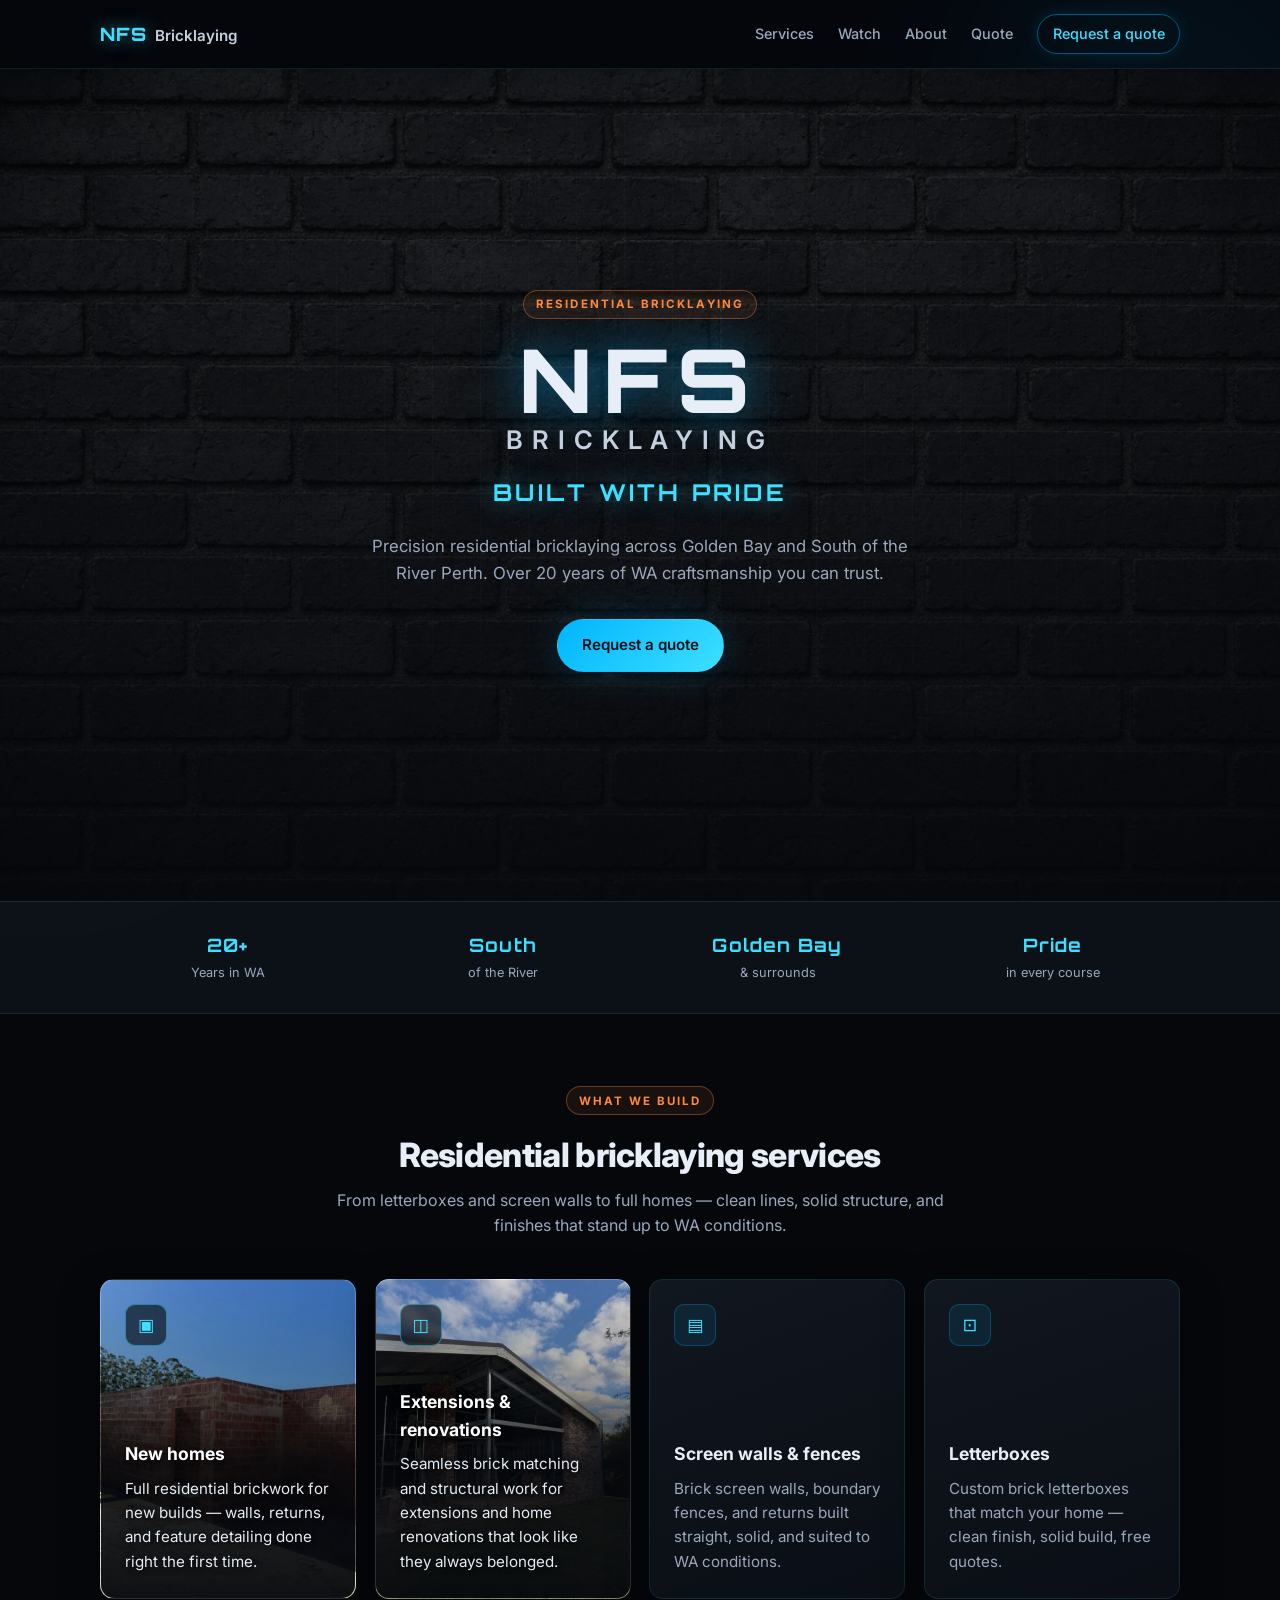
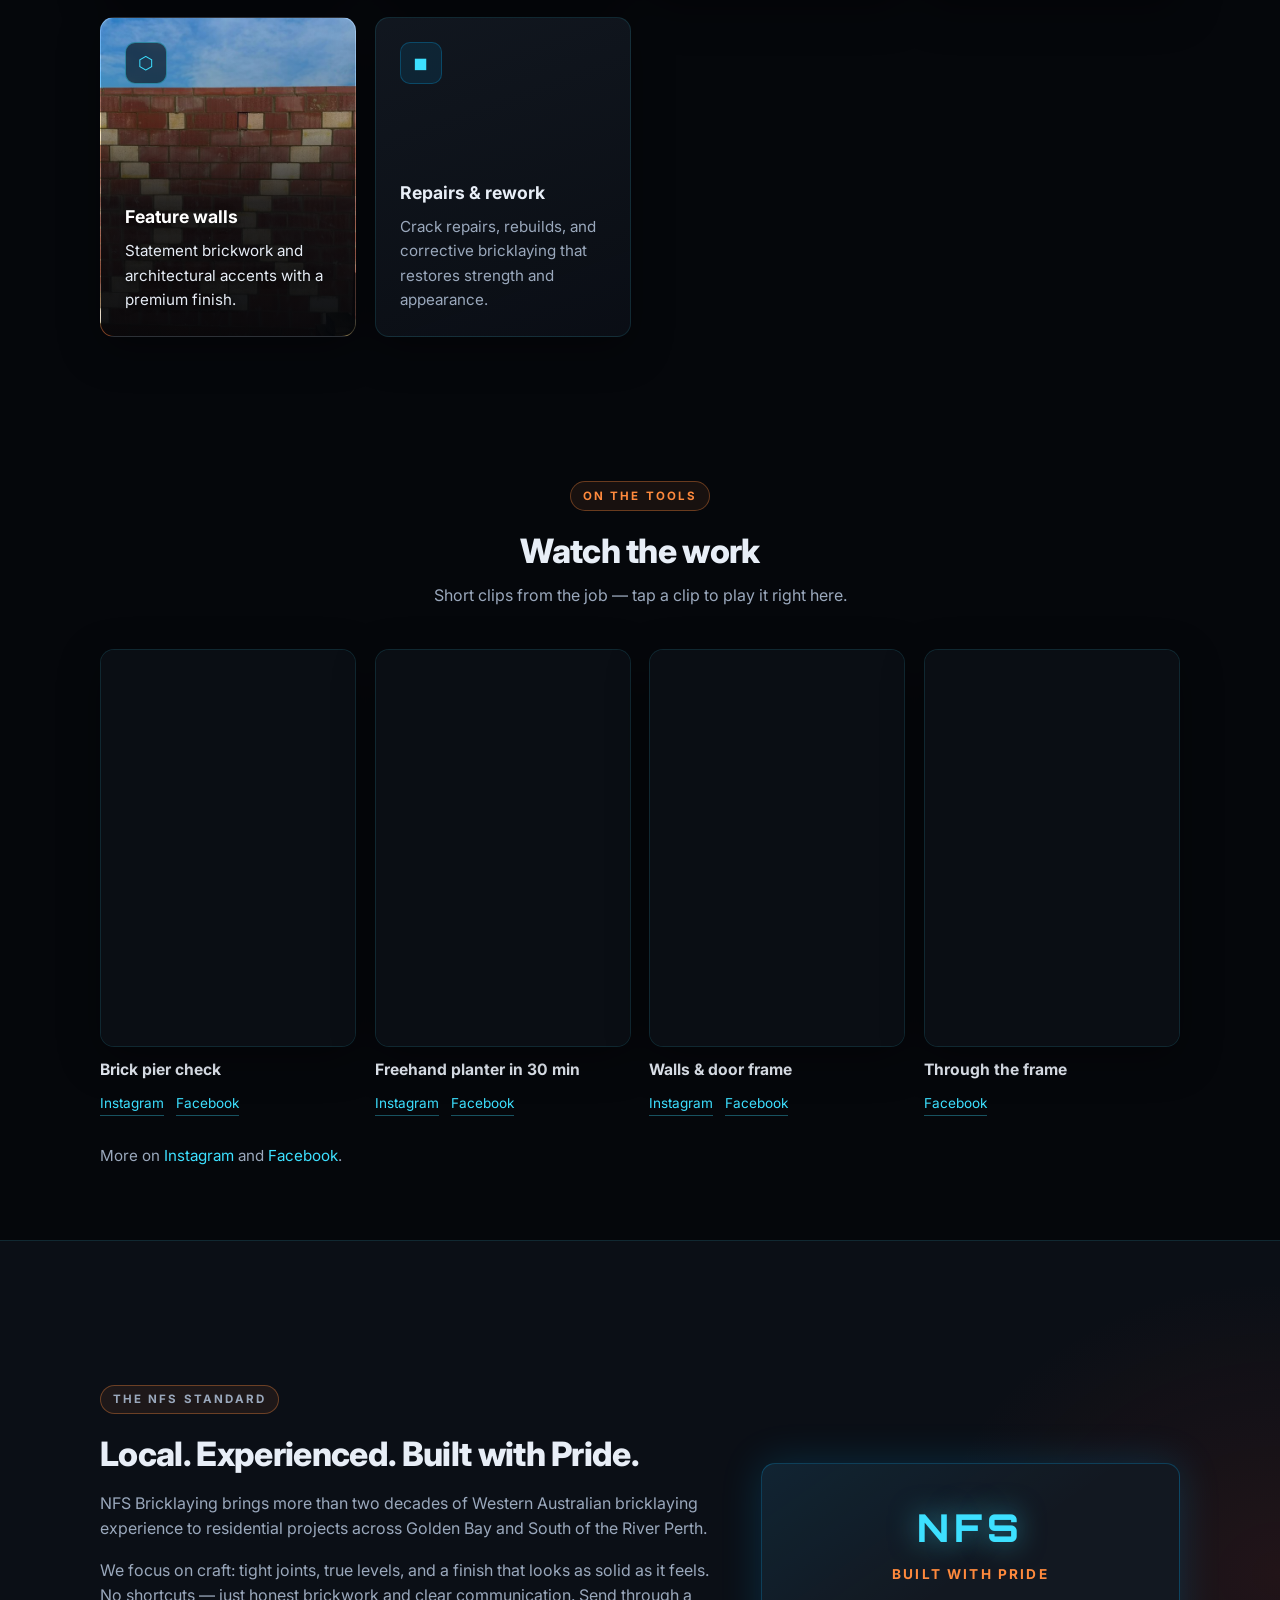
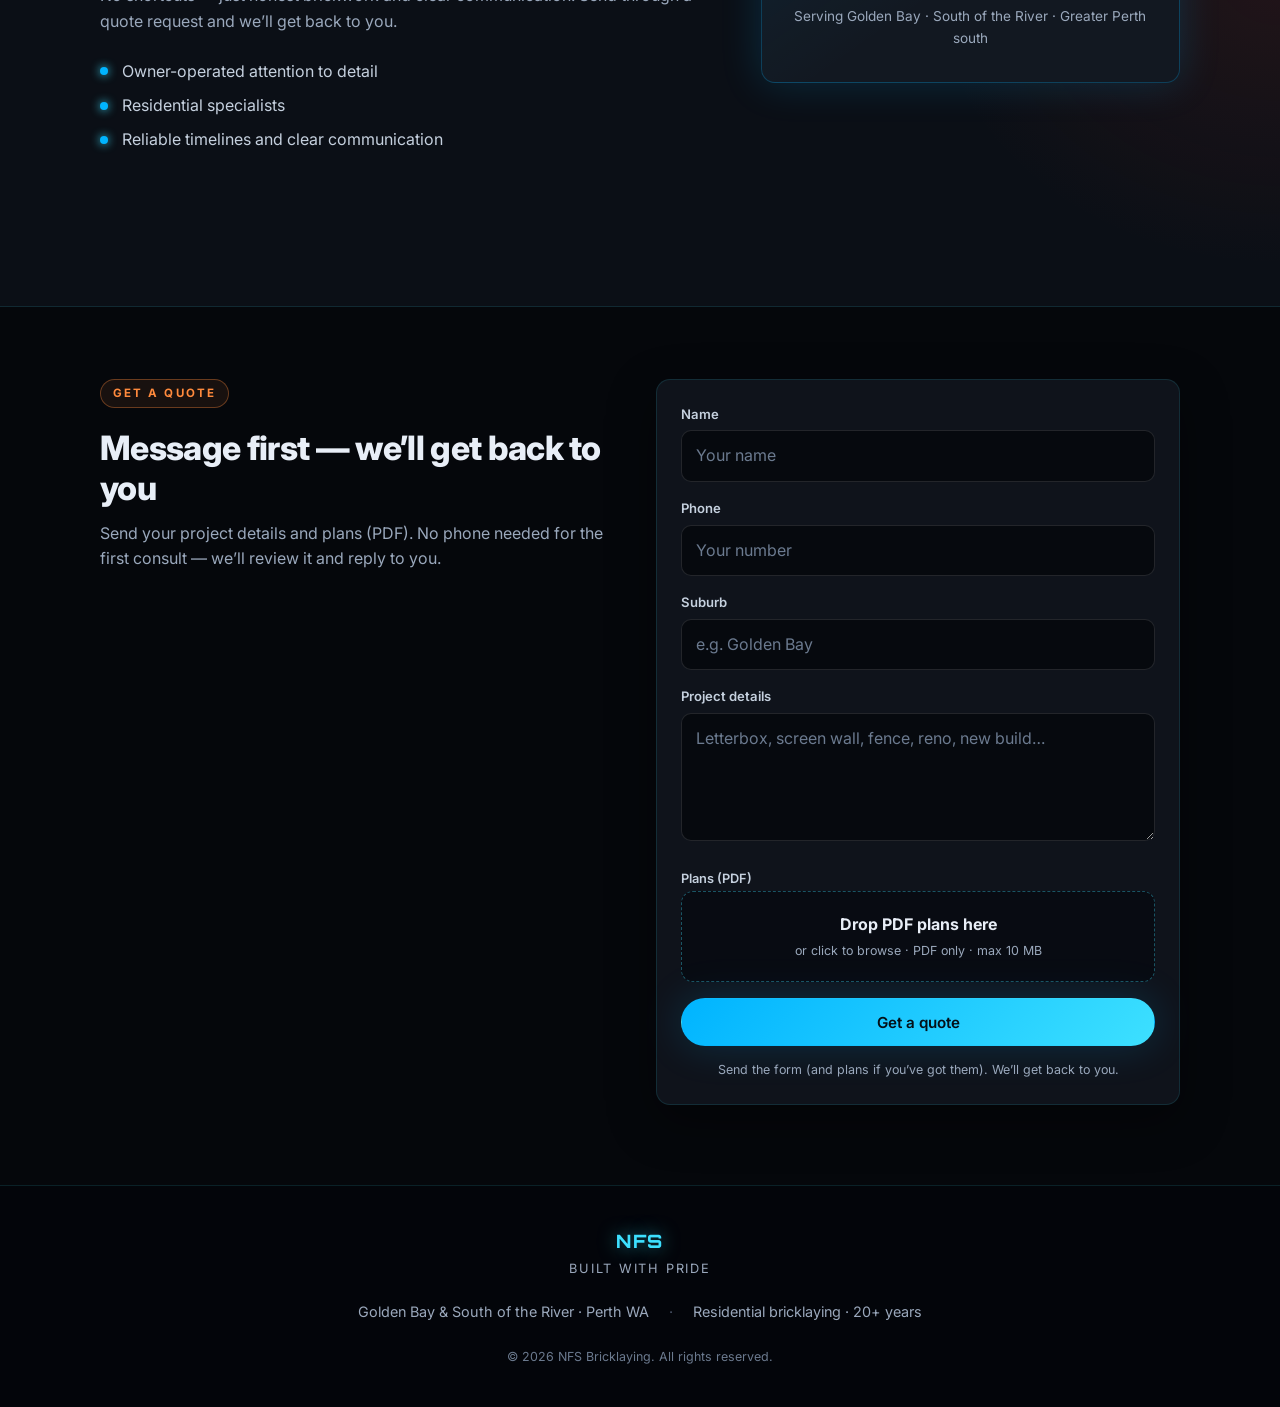
==== index.html @ f848f7a8 "Service cards: job photos behind text for New homes, Extensions, Feature walls" ====
<!DOCTYPE html>
<html lang="en">
<head>
  <meta charset="UTF-8" />
  <meta name="viewport" content="width=device-width, initial-scale=1.0" />
  <meta name="description" content="NFS Bricklaying — Screen walls, fences, letterboxes, renovations and residential brickwork across Golden Bay and South of the River Perth. Built with Pride." />
  <title>NFS Bricklaying | Built with Pride</title>
  <link rel="preconnect" href="https://fonts.googleapis.com" />
  <link rel="preconnect" href="https://fonts.gstatic.com" crossorigin />
  <link href="https://fonts.googleapis.com/css2?family=Inter:wght@400;500;600;700;800&family=Orbitron:wght@600;700;800&display=swap" rel="stylesheet" />
  <link rel="stylesheet" href="styles.css?v=20261006" />
</head>
<body>
  <div class="glow-orb glow-orb--cyan" aria-hidden="true"></div>
  <div class="glow-orb glow-orb--red" aria-hidden="true"></div>

  <!-- Sticky Nav -->
  <header class="nav" id="top">
    <div class="nav__inner">
      <a class="nav__brand" href="#top" aria-label="NFS Bricklaying home">
        <span class="nav__mark">NFS</span>
        <span class="nav__name">Bricklaying</span>
      </a>
      <button class="nav__toggle" id="navToggle" aria-label="Open menu" aria-expanded="false">
        <span></span><span></span><span></span>
      </button>
      <nav class="nav__links" id="navLinks">
        <a href="#services">Services</a>
        <a href="#watch">Watch</a>
        <a href="#about">About</a>
        <a href="#contact">Quote</a>
        <a class="nav__cta" href="#contact">Request a quote</a>
      </nav>
    </div>
  </header>

  <main>
    <!-- Hero -->
    <section class="hero">
      <div class="hero__grid" aria-hidden="true"></div>
      <div class="hero__content">
        <p class="eyebrow">Residential bricklaying</p>
        <h1 class="hero__title">
          <span class="hero__brand">NFS</span>
          <span class="hero__sub">Bricklaying</span>
        </h1>
        <p class="hero__slogan">Built with Pride</p>
        <p class="hero__lead">
          Precision residential bricklaying across Golden Bay and South of the River Perth.
          Over 20 years of WA craftsmanship you can trust.
        </p>
        <div class="hero__actions">
          <a class="btn btn--primary" href="#contact">Request a quote</a>
        </div>
      </div>
    </section>

    <!-- Trust strip -->
    <section class="trust" aria-label="Why choose NFS">
      <div class="trust__inner">
        <div class="trust__item">
          <span class="trust__value">20+</span>
          <span class="trust__label">Years in WA</span>
        </div>
        <div class="trust__item">
          <span class="trust__value">South</span>
          <span class="trust__label">of the River</span>
        </div>
        <div class="trust__item">
          <span class="trust__value">Golden Bay</span>
          <span class="trust__label">&amp; surrounds</span>
        </div>
        <div class="trust__item">
          <span class="trust__value">Pride</span>
          <span class="trust__label">in every course</span>
        </div>
      </div>
    </section>

    <!-- Services -->
    <section class="section" id="services">
      <div class="section__head">
        <p class="eyebrow">What we build</p>
        <h2>Residential bricklaying services</h2>
        <p class="section__lead">From letterboxes and screen walls to full homes — clean lines, solid structure, and finishes that stand up to WA conditions.</p>
      </div>
      <div class="cards">
        <article class="card card--photo card--new-homes">
          <div class="card__icon" aria-hidden="true">▣</div>
          <h3>New homes</h3>
          <p>Full residential brickwork for new builds — walls, returns, and feature detailing done right the first time.</p>
        </article>
        <article class="card card--photo card--extensions">
          <div class="card__icon" aria-hidden="true">◫</div>
          <h3>Extensions &amp; renovations</h3>
          <p>Seamless brick matching and structural work for extensions and home renovations that look like they always belonged.</p>
        </article>
        <article class="card">
          <div class="card__icon" aria-hidden="true">▤</div>
          <h3>Screen walls &amp; fences</h3>
          <p>Brick screen walls, boundary fences, and returns built straight, solid, and suited to WA conditions.</p>
        </article>
        <article class="card">
          <div class="card__icon" aria-hidden="true">⊡</div>
          <h3>Letterboxes</h3>
          <p>Custom brick letterboxes that match your home — clean finish, solid build, free quotes.</p>
        </article>
        <article class="card card--photo card--feature-walls">
          <div class="card__icon" aria-hidden="true">⬡</div>
          <h3>Feature walls</h3>
          <p>Statement brickwork and architectural accents with a premium finish.</p>
        </article>
        <article class="card">
          <div class="card__icon" aria-hidden="true">◼</div>
          <h3>Repairs &amp; rework</h3>
          <p>Crack repairs, rebuilds, and corrective bricklaying that restores strength and appearance.</p>
        </article>
      </div>
    </section>


    <!-- Watch / Reels -->
    <section class="section" id="watch">
      <div class="section__head">
        <p class="eyebrow">On the tools</p>
        <h2>Watch the work</h2>
        <p class="section__lead">Short clips from the job — tap a clip to play it right here.</p>
      </div>
      <div class="reels">
        <article class="reel">
          <div class="reel__thumb reel__thumb--ig reel__thumb--tall">
            <iframe src="https://www.instagram.com/reel/DeByKVUh-LA/embed" title="Brick pier reel" loading="lazy" scrolling="no" allow="autoplay; encrypted-media; picture-in-picture; clipboard-write; web-share; fullscreen" allowfullscreen></iframe>
          </div>
          <h3>Brick pier check</h3>
          <div class="reel__links">
            <a href="https://www.instagram.com/reel/DeByKVUh-LA/" target="_blank" rel="noopener noreferrer">Instagram</a>
            <a href="https://www.facebook.com/reel/1584289016494330" target="_blank" rel="noopener noreferrer">Facebook</a>
          </div>
        </article>
        <article class="reel">
          <div class="reel__thumb reel__thumb--ig reel__thumb--tall">
            <iframe src="https://www.instagram.com/reel/DdoMpMghxp1/embed" title="Freehand planter reel" loading="lazy" scrolling="no" allow="autoplay; encrypted-media; picture-in-picture; clipboard-write; web-share; fullscreen" allowfullscreen></iframe>
          </div>
          <h3>Freehand planter in 30 min</h3>
          <div class="reel__links">
            <a href="https://www.instagram.com/reel/DdoMpMghxp1/" target="_blank" rel="noopener noreferrer">Instagram</a>
            <a href="https://www.facebook.com/reel/1465141355670410" target="_blank" rel="noopener noreferrer">Facebook</a>
          </div>
        </article>
        <article class="reel">
          <div class="reel__thumb reel__thumb--ig">
            <iframe src="https://www.instagram.com/reel/DdJ2-VHFSMq/embed" title="Walls and door frame reel" loading="lazy" scrolling="no" allow="autoplay; encrypted-media; picture-in-picture; clipboard-write; web-share; fullscreen" allowfullscreen></iframe>
          </div>
          <h3>Walls &amp; door frame</h3>
          <div class="reel__links">
            <a href="https://www.instagram.com/reel/DdJ2-VHFSMq/" target="_blank" rel="noopener noreferrer">Instagram</a>
            <a href="https://www.facebook.com/reel/2707150116354052" target="_blank" rel="noopener noreferrer">Facebook</a>
          </div>
        </article>
        <article class="reel">
          <div class="reel__thumb reel__thumb--fb">
            <iframe src="https://www.facebook.com/plugins/video.php?href=https%3A%2F%2Fwww.facebook.com%2Freel%2F1512886067145455&amp;show_text=false" title="Brick room through frame reel" loading="lazy" scrolling="no" allow="autoplay; encrypted-media; picture-in-picture; clipboard-write; web-share; fullscreen" allowfullscreen></iframe>
          </div>
          <h3>Through the frame</h3>
          <div class="reel__links">
            <a href="https://www.facebook.com/reel/1512886067145455" target="_blank" rel="noopener noreferrer">Facebook</a>
          </div>
        </article>
      </div>
      <p class="reels__more">
        More on
        <a href="https://www.instagram.com/nfsbricklaying/" target="_blank" rel="noopener noreferrer">Instagram</a>
        and
        <a href="https://www.facebook.com/Nfsbricklaying" target="_blank" rel="noopener noreferrer">Facebook</a>.
      </p>
    </section>

    <!-- About -->
    <section class="section section--about" id="about">
      <div class="about">
        <div class="about__copy">
          <p class="eyebrow">The NFS standard</p>
          <h2>Local. Experienced. Built with Pride.</h2>
          <p>
            NFS Bricklaying brings more than two decades of Western Australian bricklaying experience
            to residential projects across Golden Bay and South of the River Perth.
          </p>
          <p>
            We focus on craft: tight joints, true levels, and a finish that looks as solid as it feels.
            No shortcuts — just honest brickwork and clear communication. Send through a quote request and we’ll get back to you.
          </p>
          <ul class="about__points">
            <li>Owner-operated attention to detail</li>
            <li>Residential specialists</li>
            <li>Reliable timelines and clear communication</li>
          </ul>
        </div>
        <div class="about__panel">
          <div class="about__badge">
            <span class="about__badge-mark">NFS</span>
            <span class="about__badge-text">Built with Pride</span>
          </div>
          <p class="about__panel-note">Serving Golden Bay · South of the River · Greater Perth south</p>
        </div>
      </div>
    </section>

    <!-- Contact CTA + form -->
    <section class="section section--contact" id="contact">
      <div class="contact">
        <div class="contact__intro">
          <p class="eyebrow">Get a quote</p>
          <h2>Message first — we’ll get back to you</h2>
          <p class="section__lead">
            Send your project details and plans (PDF). No phone needed for the first consult —
            we’ll review it and reply to you.
          </p>
        </div>
        <form class="form" id="contactForm" action="https://formsubmit.co/nstride@nfsbricklaying.org" method="POST" enctype="multipart/form-data" novalidate>
          <input type="hidden" name="_subject" value="NFS Bricklaying quote / plans" />
          <input type="hidden" name="_template" value="table" />
          <input type="hidden" name="_captcha" value="false" />
          <input type="text" name="_honey" style="display:none" tabindex="-1" autocomplete="off" />
          <div class="form__row">
            <label for="name">Name</label>
            <input type="text" id="name" name="name" placeholder="Your name" required autocomplete="name" />
          </div>
          <div class="form__row">
            <label for="phone">Phone</label>
            <input type="tel" id="phone" name="phone" placeholder="Your number" required autocomplete="tel" />
          </div>
          <div class="form__row">
            <label for="suburb">Suburb</label>
            <input type="text" id="suburb" name="suburb" placeholder="e.g. Golden Bay" autocomplete="address-level2" />
          </div>
          <div class="form__row">
            <label for="message">Project details</label>
            <textarea id="message" name="message" rows="4" placeholder="Letterbox, screen wall, fence, reno, new build…" required></textarea>
          </div>
          <div class="form__row">
            <span class="form__label" id="plansLabel">Plans (PDF)</span>
            <div class="drop" id="plansDrop" role="button" tabindex="0" aria-labelledby="plansLabel">
              <input type="file" id="plans" name="plans" accept=".pdf,application/pdf" class="drop__input" />
              <div class="drop__ui">
                <p class="drop__title">Drop PDF plans here</p>
                <p class="drop__sub">or click to browse · PDF only · max 10&nbsp;MB</p>
                <p class="drop__file" id="plansFileName" hidden></p>
              </div>
            </div>
          </div>
          <button type="submit" class="btn btn--primary btn--block" id="submitBtn">Get a quote</button>
          <p class="form__hint">Send the form (and plans if you’ve got them). We’ll get back to you.</p>
        </form>
      </div>
    </section>
  </main>

  <!-- Footer -->
  <footer class="footer">
    <div class="footer__inner">
      <div class="footer__brand">
        <span class="nav__mark">NFS</span>
        <span class="footer__slogan">Built with Pride</span>
      </div>
      <div class="footer__meta">
        <span>Golden Bay &amp; South of the River · Perth WA</span>
        <span>Residential bricklaying · 20+ years</span>
      </div>
      <p class="footer__copy">&copy; <span id="year"></span> NFS Bricklaying. All rights reserved.</p>
    </div>
  </footer>

  <script src="script.js"></script>
</body>
</html>
---- styles.css ----
/* NFS Bricklaying — cinematic dark UI */
:root {
  --bg-deep: #05070b;
  --bg: #0b0f16;
  --bg-elevated: #121821;
  --cyan: #00b4ff;
  --cyan-glow: #3de0ff;
  --brick: #c23b2a;
  --gold: #ff8a3d;
  --text: #e8eef7;
  --text-muted: #9aa8bc;
  --silver: #c5d0de;
  --border: rgba(61, 224, 255, 0.12);
  --radius: 14px;
  --shadow-glow: 0 0 40px rgba(0, 180, 255, 0.18);
  --font: "Inter", system-ui, -apple-system, sans-serif;
  --display: "Orbitron", "Inter", sans-serif;
  --nav-h: 68px;
}

*,
*::before,
*::after {
  box-sizing: border-box;
}

html {
  scroll-behavior: smooth;
}

body {
  margin: 0;
  font-family: var(--font);
  background: var(--bg-deep);
  color: var(--text);
  line-height: 1.6;
  min-height: 100vh;
  overflow-x: hidden;
  -webkit-font-smoothing: antialiased;
}

img {
  max-width: 100%;
}

a {
  color: inherit;
  text-decoration: none;
}

/* Ambient glow orbs */
.glow-orb {
  position: fixed;
  border-radius: 50%;
  filter: blur(90px);
  pointer-events: none;
  z-index: 0;
  opacity: 0.35;
}

.glow-orb--cyan {
  width: 420px;
  height: 420px;
  background: var(--cyan);
  top: -80px;
  right: -100px;
}

.glow-orb--red {
  width: 320px;
  height: 320px;
  background: var(--brick);
  bottom: 10%;
  left: -120px;
  opacity: 0.22;
}

/* Nav */
.nav {
  position: sticky;
  top: 0;
  z-index: 100;
  backdrop-filter: blur(16px);
  -webkit-backdrop-filter: blur(16px);
  background: rgba(5, 7, 11, 0.82);
  border-bottom: 1px solid var(--border);
}

.nav__inner {
  max-width: 1120px;
  margin: 0 auto;
  padding: 0 1.25rem;
  height: var(--nav-h);
  display: flex;
  align-items: center;
  justify-content: space-between;
  gap: 1rem;
}

.nav__brand {
  display: flex;
  align-items: baseline;
  gap: 0.45rem;
  z-index: 2;
}

.nav__mark {
  font-family: var(--display);
  font-weight: 800;
  letter-spacing: 0.08em;
  font-size: 1.15rem;
  color: var(--cyan-glow);
  text-shadow: 0 0 18px rgba(61, 224, 255, 0.55);
}

.nav__name {
  font-weight: 600;
  font-size: 0.95rem;
  color: var(--silver);
}

.nav__toggle {
  display: none;
  flex-direction: column;
  gap: 5px;
  background: transparent;
  border: 0;
  padding: 0.5rem;
  cursor: pointer;
  z-index: 2;
}

.nav__toggle span {
  display: block;
  width: 22px;
  height: 2px;
  background: var(--text);
  border-radius: 2px;
  transition: transform 0.2s, opacity 0.2s;
}

.nav__links {
  display: flex;
  align-items: center;
  gap: 1.5rem;
}

.nav__links a {
  font-size: 0.9rem;
  font-weight: 500;
  color: var(--text-muted);
  transition: color 0.2s;
}

.nav__links a:hover {
  color: var(--cyan-glow);
}

.nav__cta {
  padding: 0.45rem 0.9rem;
  border-radius: 999px;
  border: 1px solid rgba(0, 180, 255, 0.45);
  color: var(--cyan-glow) !important;
  box-shadow: 0 0 16px rgba(0, 180, 255, 0.15);
}

.nav__cta:hover {
  background: rgba(0, 180, 255, 0.1);
}

/* Hero */
.hero {
  position: relative;
  z-index: 1;
  min-height: calc(100vh - var(--nav-h));
  display: flex;
  align-items: center;
  padding: 3.5rem 1.25rem 4rem;
  background-color: var(--bg-deep);
  background-image:
    linear-gradient(180deg, rgba(5, 7, 11, 0.55) 0%, rgba(5, 7, 11, 0.72) 55%, rgba(5, 7, 11, 0.88) 100%),
    url("nfs-brick-bg.png");
  background-size: cover;
  background-position: center;
  background-repeat: no-repeat;
}

.hero__grid {
  position: absolute;
  inset: 0;
  background-image:
    linear-gradient(rgba(61, 224, 255, 0.04) 1px, transparent 1px),
    linear-gradient(90deg, rgba(61, 224, 255, 0.04) 1px, transparent 1px);
  background-size: 48px 48px;
  mask-image: radial-gradient(ellipse 70% 60% at 50% 40%, black, transparent);
  pointer-events: none;
}

.hero__content {
  position: relative;
  max-width: 780px;
  margin: 0 auto;
  text-align: center;
}

.eyebrow {
  display: inline-block;
  margin: 0 0 0.85rem;
  padding: 0.28rem 0.75rem;
  font-size: 0.72rem;
  font-weight: 700;
  letter-spacing: 0.18em;
  text-transform: uppercase;
  color: var(--gold);
  border: 1px solid rgba(255, 138, 61, 0.35);
  border-radius: 999px;
  background: rgba(255, 138, 61, 0.08);
}

.hero__title {
  margin: 0;
  line-height: 1.05;
}

.hero__brand {
  display: block;
  font-family: var(--display);
  font-size: clamp(3.2rem, 12vw, 5.5rem);
  font-weight: 800;
  letter-spacing: 0.12em;
  color: var(--text);
  text-shadow:
    0 0 40px rgba(0, 180, 255, 0.45),
    0 0 80px rgba(0, 180, 255, 0.2);
}

.hero__sub {
  display: block;
  margin-top: 0.15rem;
  font-size: clamp(1.15rem, 3.5vw, 1.6rem);
  font-weight: 600;
  letter-spacing: 0.35em;
  text-transform: uppercase;
  color: var(--silver);
}

.hero__slogan {
  margin: 1.25rem 0 0;
  font-family: var(--display);
  font-size: clamp(1.1rem, 3vw, 1.45rem);
  font-weight: 700;
  letter-spacing: 0.14em;
  text-transform: uppercase;
  color: var(--cyan-glow);
  text-shadow: 0 0 24px rgba(61, 224, 255, 0.5);
}

.hero__lead {
  margin: 1.35rem auto 0;
  max-width: 540px;
  color: var(--text-muted);
  font-size: 1.05rem;
}

.hero__actions {
  display: flex;
  flex-wrap: wrap;
  gap: 0.85rem;
  justify-content: center;
  margin-top: 2rem;
}

/* Buttons */
.btn {
  display: inline-flex;
  align-items: center;
  justify-content: center;
  padding: 0.85rem 1.5rem;
  font-family: var(--font);
  font-size: 0.95rem;
  font-weight: 600;
  border-radius: 999px;
  border: 1px solid transparent;
  cursor: pointer;
  transition: transform 0.15s, box-shadow 0.2s, background 0.2s, border-color 0.2s;
}

.btn:hover {
  transform: translateY(-1px);
}

.btn--primary {
  background: linear-gradient(135deg, var(--cyan) 0%, var(--cyan-glow) 100%);
  color: #041018;
  box-shadow: var(--shadow-glow);
}

.btn--primary:hover {
  box-shadow: 0 0 48px rgba(0, 180, 255, 0.4);
}

.btn--ghost {
  background: transparent;
  border-color: rgba(232, 238, 247, 0.2);
  color: var(--text);
}

.btn--ghost:hover {
  border-color: var(--cyan);
  color: var(--cyan-glow);
}

.btn--block {
  width: 100%;
}

/* Trust strip */
.trust {
  position: relative;
  z-index: 1;
  border-block: 1px solid var(--border);
  background: rgba(18, 24, 33, 0.65);
}

.trust__inner {
  max-width: 1120px;
  margin: 0 auto;
  padding: 1.75rem 1.25rem;
  display: grid;
  grid-template-columns: repeat(2, 1fr);
  gap: 1.25rem;
}

.trust__item {
  text-align: center;
}

.trust__value {
  display: block;
  font-family: var(--display);
  font-size: 1.15rem;
  font-weight: 700;
  letter-spacing: 0.06em;
  color: var(--cyan-glow);
}

.trust__label {
  font-size: 0.8rem;
  color: var(--text-muted);
}

/* Sections */
.section {
  position: relative;
  z-index: 1;
  max-width: 1120px;
  margin: 0 auto;
  padding: 4.5rem 1.25rem;
}

.section__head {
  text-align: center;
  max-width: 620px;
  margin: 0 auto 2.5rem;
}

.section h2 {
  margin: 0.4rem 0 0.75rem;
  font-size: clamp(1.55rem, 4vw, 2.1rem);
  font-weight: 800;
  letter-spacing: -0.02em;
  line-height: 1.2;
}

.section__lead {
  margin: 0;
  color: var(--text-muted);
}

/* Cards */
.cards {
  display: grid;
  grid-template-columns: 1fr;
  gap: 1.15rem;
}

.card {
  padding: 1.5rem;
  background: linear-gradient(160deg, rgba(18, 24, 33, 0.95), rgba(11, 15, 22, 0.9));
  border: 1px solid var(--border);
  border-radius: var(--radius);
  box-shadow: 0 12px 40px rgba(0, 0, 0, 0.35);
  transition: border-color 0.2s, box-shadow 0.2s, transform 0.2s;
}

.card:hover {
  border-color: rgba(0, 180, 255, 0.35);
  box-shadow: var(--shadow-glow);
  transform: translateY(-3px);
}

.card__icon {
  width: 42px;
  height: 42px;
  display: grid;
  place-items: center;
  margin-bottom: 1rem;
  font-size: 1.1rem;
  color: var(--cyan-glow);
  border-radius: 10px;
  background: rgba(0, 180, 255, 0.1);
  border: 1px solid rgba(0, 180, 255, 0.25);
}

.card h3 {
  margin: 0 0 0.5rem;
  font-size: 1.1rem;
}

.card p {
  margin: 0;
  color: var(--text-muted);
  font-size: 0.95rem;
}


/* Reels / watch */
.reels {
  display: grid;
  grid-template-columns: repeat(2, 1fr);
  gap: 1.15rem;
}

.reel {
  display: flex;
  flex-direction: column;
  gap: 0.65rem;
}

.reel__thumb {
  position: relative;
  display: block;
  overflow: hidden;
  border-radius: var(--radius);
  border: 1px solid var(--border);
  background: #0a0e14;
  aspect-ratio: 9 / 14;
  box-shadow: 0 12px 40px rgba(0, 0, 0, 0.35);
}

.reel__thumb img {
  width: 100%;
  height: 100%;
  object-fit: cover;
  display: block;
  transition: transform 0.25s ease;
}

.reel__thumb:hover img,
.reel__thumb:focus-visible img {
  transform: scale(1.04);
}

/* Inline embeds, cropped to the same 9:14 box as the old previews */
.reel__thumb iframe {
  position: absolute;
  border: 0;
  display: block;
  background: #0a0e14;
}

/* Instagram embed: 54px header + 4:5 media area (height = 1.25 x width).
   Widen to 124.45% so the media is exactly the box height, centre it,
   and shift up past the header. */
.reel__thumb--ig iframe {
  width: 124.45%;
  left: -12.22%;
  top: -54px;
  height: calc(100% + 54px);
}

/* 9:16 reels sit pillarboxed inside Instagram's 4:5 area: zoom so the
   video itself spans the box width, trimming a little top and bottom. */
.reel__thumb--ig.reel__thumb--tall iframe {
  width: 142.22%;
  left: -21.11%;
  top: calc(-54px - 7.14%);
  height: calc(54px + 114.29%);
}

/* Facebook video plugin: 9:16 player, trimmed top/bottom to fit 9:14 */
.reel__thumb--fb iframe {
  width: 100%;
  left: 0;
  height: 114.29%;
  top: -7.14%;
}

.reel__play {
  position: absolute;
  inset: auto auto 0.75rem 0.75rem;
  width: 2.4rem;
  height: 2.4rem;
  display: grid;
  place-items: center;
  border-radius: 999px;
  background: rgba(0, 180, 255, 0.92);
  color: #041018;
  font-size: 0.85rem;
  box-shadow: 0 6px 20px rgba(0, 0, 0, 0.45);
  pointer-events: none;
}

.reel h3 {
  margin: 0;
  font-size: 0.98rem;
}

.reel__links {
  display: flex;
  flex-wrap: wrap;
  gap: 0.75rem;
  font-size: 0.85rem;
}

.reel__links a {
  color: var(--cyan-glow);
  text-decoration: none;
  border-bottom: 1px solid rgba(61, 224, 255, 0.35);
}

.reel__links a:hover {
  color: #fff;
  border-bottom-color: rgba(255, 255, 255, 0.5);
}

.reels__more {
  margin: 1.75rem 0 0;
  color: var(--text-muted);
  font-size: 0.95rem;
}

.reels__more a {
  color: var(--cyan-glow);
}

@media (min-width: 720px) {
  .reels {
    grid-template-columns: repeat(4, 1fr);
  }
}

/* About */
.section--about {
  max-width: none;
  padding-inline: 0;
  background:
    radial-gradient(ellipse 50% 80% at 100% 50%, rgba(194, 59, 42, 0.12), transparent 55%),
    var(--bg);
  border-block: 1px solid var(--border);
}

.about {
  max-width: 1120px;
  margin: 0 auto;
  padding: 4.5rem 1.25rem;
  display: grid;
  gap: 2rem;
}

.about__copy p {
  color: var(--text-muted);
}

.about__points {
  margin: 1.5rem 0 0;
  padding: 0;
  list-style: none;
}

.about__points li {
  position: relative;
  padding-left: 1.4rem;
  margin-bottom: 0.55rem;
  color: var(--silver);
}

.about__points li::before {
  content: "";
  position: absolute;
  left: 0;
  top: 0.55em;
  width: 8px;
  height: 8px;
  border-radius: 50%;
  background: var(--cyan);
  box-shadow: 0 0 10px var(--cyan-glow);
}

.about__panel {
  padding: 2rem;
  border-radius: var(--radius);
  border: 1px solid rgba(0, 180, 255, 0.25);
  background:
    linear-gradient(145deg, rgba(0, 180, 255, 0.08), transparent 50%),
    var(--bg-elevated);
  box-shadow: var(--shadow-glow);
  display: flex;
  flex-direction: column;
  justify-content: center;
  align-items: center;
  text-align: center;
  min-height: 220px;
}

.about__badge-mark {
  display: block;
  font-family: var(--display);
  font-size: 2.4rem;
  font-weight: 800;
  letter-spacing: 0.12em;
  color: var(--cyan-glow);
  text-shadow: 0 0 28px rgba(61, 224, 255, 0.55);
}

.about__badge-text {
  display: block;
  margin-top: 0.35rem;
  font-weight: 700;
  letter-spacing: 0.16em;
  text-transform: uppercase;
  font-size: 0.85rem;
  color: var(--gold);
}

.about__panel-note {
  margin: 1.25rem 0 0;
  font-size: 0.85rem;
  color: var(--text-muted);
}

/* Contact */
.section--contact {
  padding-bottom: 5rem;
}

.contact {
  display: grid;
  gap: 2rem;
}

.link-glow {
  color: var(--cyan-glow);
  text-decoration: underline;
  text-underline-offset: 3px;
}

.form {
  padding: 1.5rem;
  border-radius: var(--radius);
  border: 1px solid var(--border);
  background: rgba(18, 24, 33, 0.78);
  box-shadow: 0 16px 48px rgba(0, 0, 0, 0.4);
}

.form__row {
  margin-bottom: 1rem;
}

.form__row label {
  display: block;
  margin-bottom: 0.35rem;
  font-size: 0.82rem;
  font-weight: 600;
  color: var(--silver);
}

.form__row input,
.form__row textarea {
  width: 100%;
  padding: 0.75rem 0.9rem;
  font: inherit;
  color: var(--text);
  background: rgba(5, 7, 11, 0.75);
  border: 1px solid rgba(232, 238, 247, 0.12);
  border-radius: 10px;
  outline: none;
  transition: border-color 0.2s, box-shadow 0.2s;
}

.form__row input::placeholder,
.form__row textarea::placeholder {
  color: #6b7a8f;
}

.form__row input:focus,
.form__row textarea:focus {
  border-color: var(--cyan);
  box-shadow: 0 0 0 3px rgba(0, 180, 255, 0.2);
}


.form__label {
  font-size: 0.8rem;
  font-weight: 600;
  color: var(--silver);
}

.drop {
  position: relative;
  border: 1.5px dashed rgba(61, 224, 255, 0.35);
  border-radius: 12px;
  background: rgba(5, 7, 11, 0.55);
  padding: 1.25rem 1rem;
  text-align: center;
  cursor: pointer;
  transition: border-color 0.2s, background 0.2s, box-shadow 0.2s;
}

.drop:hover,
.drop:focus-visible,
.drop.is-dragover {
  border-color: var(--cyan);
  background: rgba(0, 180, 255, 0.08);
  box-shadow: 0 0 0 3px rgba(0, 180, 255, 0.15);
  outline: none;
}

.drop.is-ready {
  border-style: solid;
  border-color: rgba(61, 224, 255, 0.55);
}

.drop__input {
  position: absolute;
  inset: 0;
  width: 100%;
  height: 100%;
  opacity: 0;
  cursor: pointer;
}

.drop__title {
  margin: 0 0 0.25rem;
  font-weight: 700;
  color: var(--text);
}

.drop__sub {
  margin: 0;
  font-size: 0.78rem;
  color: var(--text-muted);
}

.drop__file {
  margin: 0.75rem 0 0;
  font-size: 0.85rem;
  font-weight: 600;
  color: var(--cyan-glow);
  word-break: break-all;
}

.form__hint {
  margin: 0.85rem 0 0;
  font-size: 0.78rem;
  color: var(--text-muted);
  text-align: center;
}

/* Footer */
.footer {
  position: relative;
  z-index: 1;
  border-top: 1px solid var(--border);
  background: rgba(4, 6, 10, 0.82);
  padding: 2.5rem 1.25rem;
}

.footer__inner {
  max-width: 1120px;
  margin: 0 auto;
  text-align: center;
}

.footer__brand {
  display: flex;
  flex-direction: column;
  align-items: center;
  gap: 0.25rem;
  margin-bottom: 1.25rem;
}

.footer__slogan {
  font-size: 0.8rem;
  letter-spacing: 0.14em;
  text-transform: uppercase;
  color: var(--text-muted);
}

.footer__meta {
  display: flex;
  flex-direction: column;
  gap: 0.35rem;
  margin-bottom: 1.5rem;
  font-size: 0.9rem;
  color: var(--text-muted);
}

.footer__meta a {
  color: var(--cyan-glow);
  font-weight: 600;
}

.footer__copy {
  margin: 0;
  font-size: 0.78rem;
  color: #6b7a8f;
}

/* Mobile nav */
@media (max-width: 768px) {
  .nav__toggle {
    display: flex;
  }

  .nav__links {
    position: fixed;
    inset: 0 0 auto 0;
    top: 0;
    padding: calc(var(--nav-h) + 1rem) 1.5rem 1.5rem;
    flex-direction: column;
    align-items: stretch;
    gap: 0.25rem;
    background: rgba(5, 7, 11, 0.88);
    border-bottom: 1px solid var(--border);
    transform: translateY(-110%);
    opacity: 0;
    pointer-events: none;
    transition: transform 0.25s ease, opacity 0.25s ease;
  }

  .nav__links.is-open {
    transform: translateY(0);
    opacity: 1;
    pointer-events: auto;
  }

  .nav__links a {
    padding: 0.85rem 0.5rem;
    border-bottom: 1px solid rgba(232, 238, 247, 0.06);
  }

  .nav__cta {
    text-align: center;
    margin-top: 0.5rem;
  }

  body.nav-open {
    overflow: hidden;
  }
}

/* Desktop / tablet up */
@media (min-width: 640px) {
  .trust__inner {
    grid-template-columns: repeat(4, 1fr);
  }

  .cards {
    grid-template-columns: repeat(2, 1fr);
  }
}

@media (min-width: 900px) {
  .about {
    grid-template-columns: 1.2fr 0.8fr;
    align-items: center;
  }

  .contact {
    grid-template-columns: 1fr 1fr;
    align-items: start;
  }

  .footer__meta {
    flex-direction: row;
    flex-wrap: wrap;
    justify-content: center;
    gap: 0.35rem 1.25rem;
  }

  .footer__meta span + span::before,
  .footer__meta a + span::before {
    content: "·";
    margin-right: 1.25rem;
    color: #4a5568;
  }
}

@media (min-width: 1024px) {
  .cards {
    grid-template-columns: repeat(4, 1fr);
  }
}

/* Reduced motion */
@media (prefers-reduced-motion: reduce) {
  html {
    scroll-behavior: auto;
  }

  .btn,
  .card,
  .nav__links {
    transition: none;
  }
}


.hero__logo {
  display: block;
  width: 148px;
  height: 148px;
  margin: 0 auto 1.25rem;
  border-radius: 50%;
  object-fit: cover;
  border: 2px solid rgba(61, 224, 255, 0.45);
  box-shadow: 0 0 32px rgba(0, 180, 255, 0.28), 0 8px 28px rgba(0, 0, 0, 0.45);
}

.about__badge-img {
  display: block;
  width: 168px;
  height: 168px;
  margin: 0 auto 1rem;
  border-radius: 50%;
  object-fit: cover;
  border: 2px solid rgba(61, 224, 255, 0.35);
  box-shadow: 0 0 24px rgba(0, 180, 255, 0.2);
}


/* Service cards: photo backgrounds with text on top */
.card {
  position: relative;
  display: flex;
  flex-direction: column;
  min-height: 260px;
  overflow: hidden;
  isolation: isolate;
}

.card__icon {
  margin-bottom: auto;
}

.card h3 {
  margin-top: 1.25rem;
}

.card--photo {
  background-color: #0b0f16;
  background-size: cover;
  background-repeat: no-repeat;
  border-color: rgba(255, 255, 255, 0.14);
}

.card--photo::before {
  content: "";
  position: absolute;
  inset: 0;
  z-index: -1;
  background:
    linear-gradient(180deg, rgba(5, 7, 11, 0.12) 0%, rgba(5, 7, 11, 0.35) 32%, rgba(5, 7, 11, 0.86) 58%, rgba(5, 7, 11, 0.95) 100%);
  transition: background 0.2s;
}

.card--photo h3 {
  color: #fff;
  text-shadow: 0 2px 8px rgba(0, 0, 0, 0.85);
}

.card--photo p {
  color: #e6ecf5;
  text-shadow: 0 1px 6px rgba(0, 0, 0, 0.9);
}

.card--photo .card__icon {
  background: rgba(5, 7, 11, 0.6);
  border-color: rgba(61, 224, 255, 0.45);
  backdrop-filter: blur(4px);
  -webkit-backdrop-filter: blur(4px);
}

.card--new-homes {
  background-image: url("media/services/new-homes.jpg");
  background-position: center 55%;
}

.card--extensions {
  background-image: url("media/services/extensions.jpg");
  background-position: 70% 85%;
}

.card--feature-walls {
  background-image: url("media/services/feature-walls.jpg");
  background-position: center 45%;
}

@media (max-width: 639px) {
  .card {
    min-height: 240px;
  }
}

@media (min-width: 1024px) {
  .card {
    min-height: 320px;
  }
}
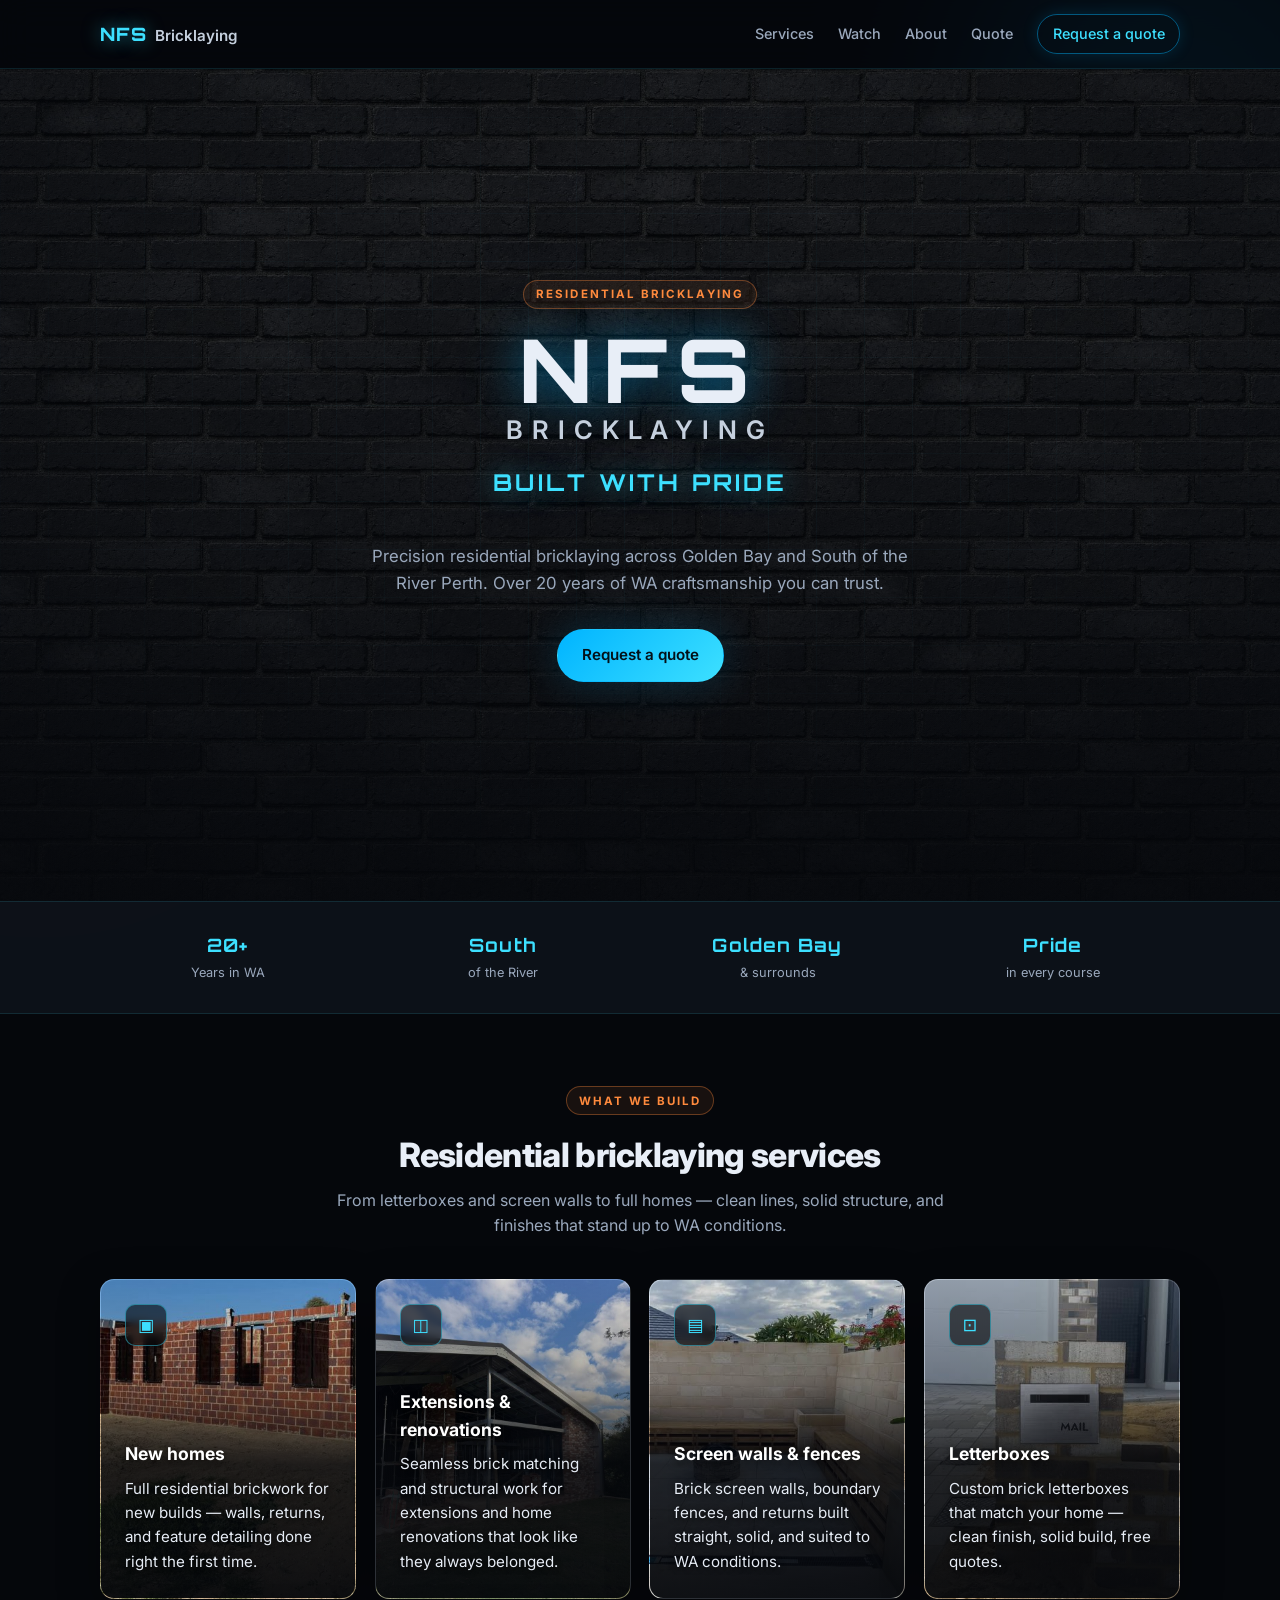
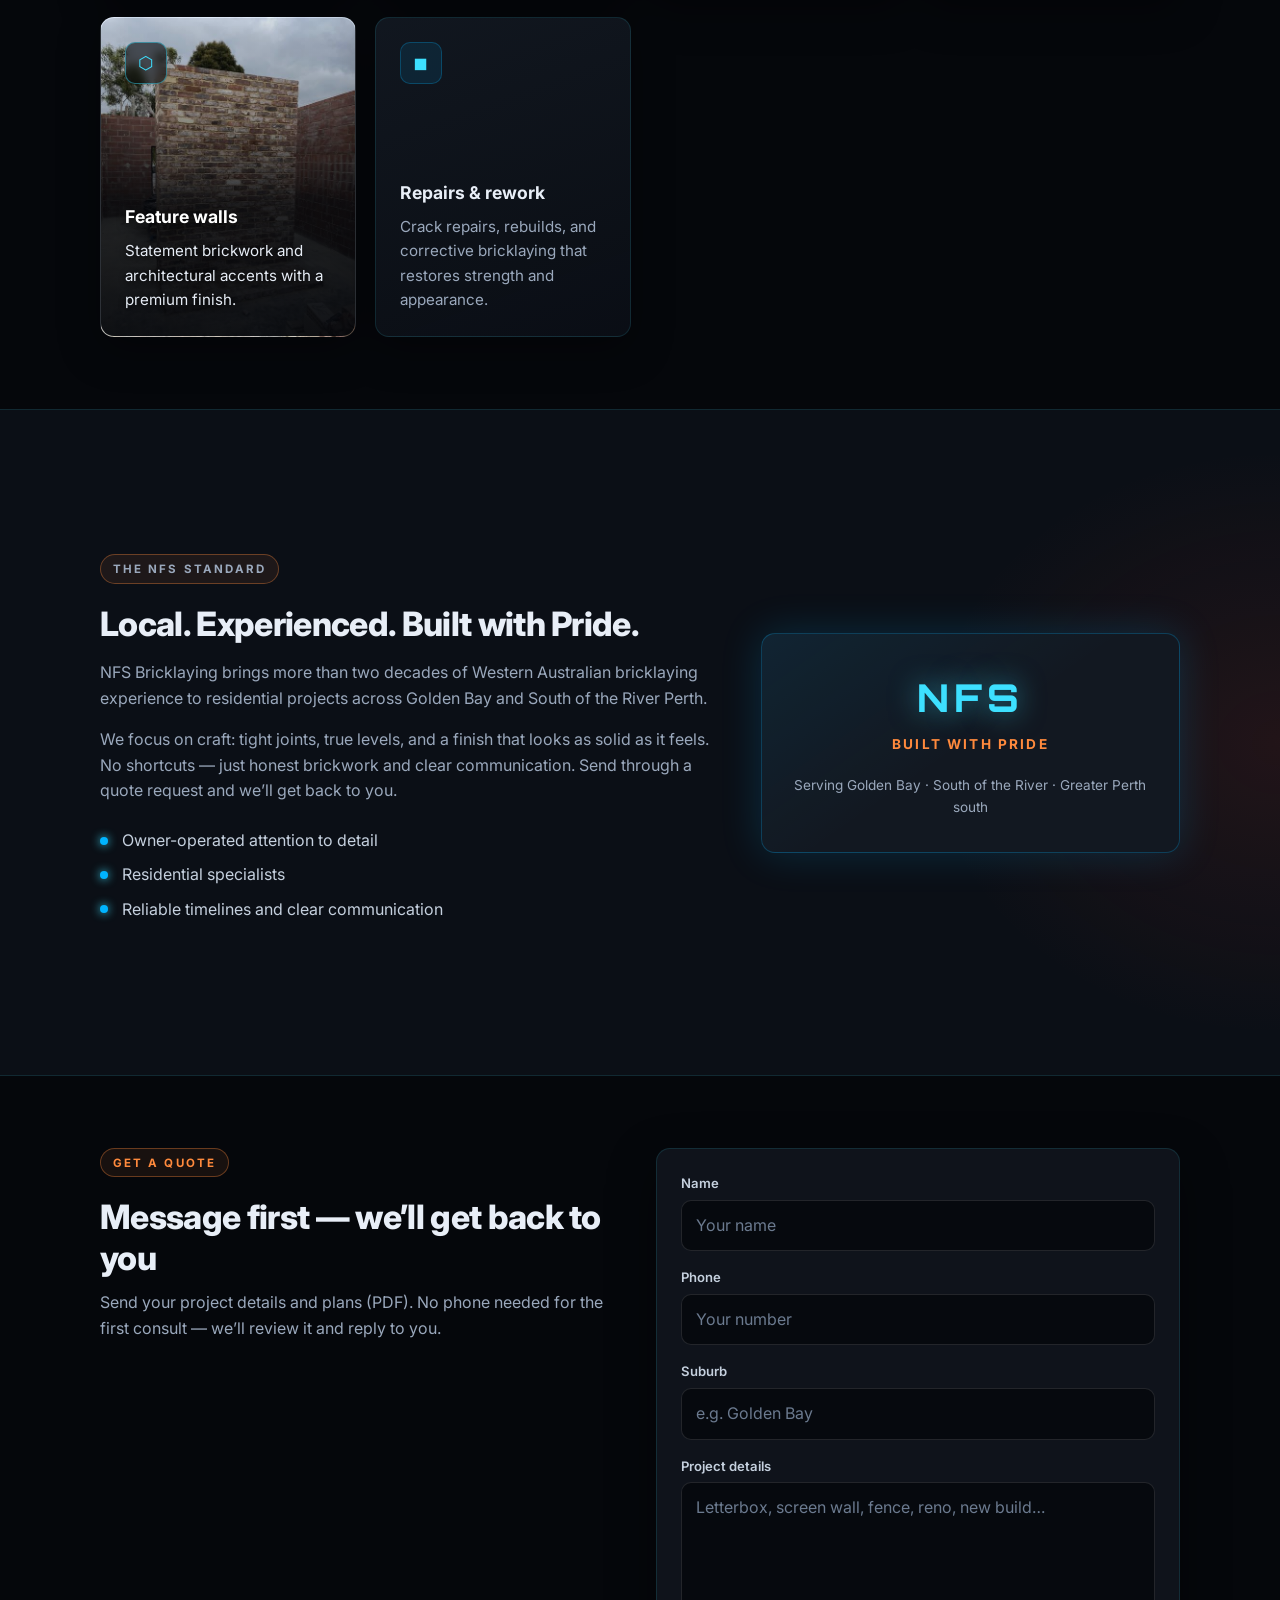
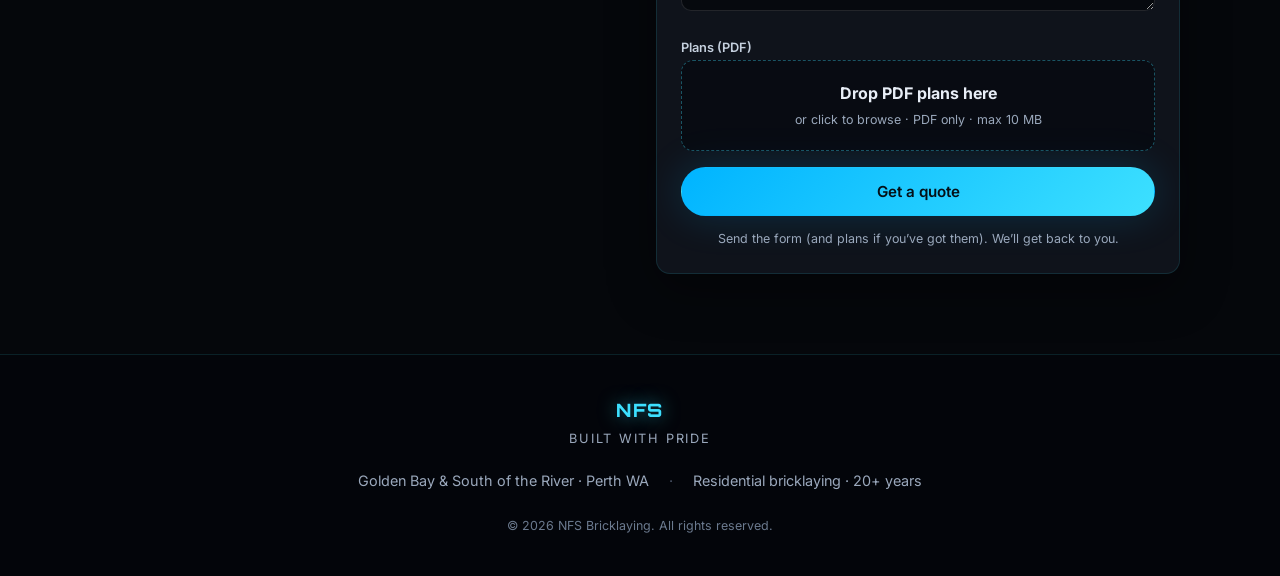
==== commit 5a9bc73e: "Secret door portal on hero leading to new videos page; new service card photos - Hero: brick wall no" ====
--- a/index.html
+++ b/index.html
@@ -8,7 +8,7 @@
   <link rel="preconnect" href="https://fonts.googleapis.com" />
   <link rel="preconnect" href="https://fonts.gstatic.com" crossorigin />
   <link href="https://fonts.googleapis.com/css2?family=Inter:wght@400;500;600;700;800&family=Orbitron:wght@600;700;800&display=swap" rel="stylesheet" />
-  <link rel="stylesheet" href="styles.css?v=20261006" />
+  <link rel="stylesheet" href="styles.css?v=20261006p1" />
 </head>
 <body>
   <div class="glow-orb glow-orb--cyan" aria-hidden="true"></div>
@@ -26,7 +26,7 @@
       </button>
       <nav class="nav__links" id="navLinks">
         <a href="#services">Services</a>
-        <a href="#watch">Watch</a>
+        <a href="videos.html" data-portal-trigger>Watch</a>
         <a href="#about">About</a>
         <a href="#contact">Quote</a>
         <a class="nav__cta" href="#contact">Request a quote</a>
@@ -53,7 +53,44 @@
           <a class="btn btn--primary" href="#contact">Request a quote</a>
         </div>
       </div>
-    </section>
+
+      <!-- Secret door portal (built by script.js around the logo) -->
+      <div class="portal" id="portal" aria-hidden="true">
+        <div class="portal__light"></div>
+        <div class="portal__spill"></div>
+        <div class="portal__stage">
+          <div class="portal__leaf">
+            <div class="portal__face portal__face--edge2"></div>
+            <div class="portal__face portal__face--edge"></div>
+            <div class="portal__face portal__face--front">
+              <div class="portal__logo"></div>
+              <div class="portal__shade"></div>
+            </div>
+          </div>
+        </div>
+        <svg class="portal__svg" xmlns="http://www.w3.org/2000/svg">
+          <defs>
+            <filter id="portalBlur" x="-20%" y="-20%" width="140%" height="140%">
+              <feGaussianBlur stdDeviation="5" />
+            </filter>
+            <radialGradient id="portalSpark">
+              <stop offset="0" stop-color="#ffffff" stop-opacity="1" />
+              <stop offset="0.35" stop-color="#9ff0ff" stop-opacity="0.85" />
+              <stop offset="1" stop-color="#1ec8ff" stop-opacity="0" />
+            </radialGradient>
+          </defs>
+          <path class="portal__hint" d="" />
+          <path class="portal__trace portal__trace--glow" d="" filter="url(#portalBlur)" />
+          <path class="portal__trace portal__trace--core" d="" />
+          <path class="portal__trace portal__trace--hot" d="" />
+          <circle class="portal__spark-halo" r="18" fill="url(#portalSpark)" cx="-99" cy="-99" />
+          <circle class="portal__spark" r="3.2" cx="-99" cy="-99" />
+        </svg>
+        <div class="portal__hit"></div>
+      </div>
+      <button type="button" class="portal__btn" id="portalBtn" aria-label="Open the secret door to the videos">Open the secret door</button>
+    </section>
+    <div class="portal-flash" id="portalFlash" aria-hidden="true"></div>
 
     <!-- Trust strip -->
     <section class="trust" aria-label="Why choose NFS">
@@ -95,12 +132,12 @@
           <h3>Extensions &amp; renovations</h3>
           <p>Seamless brick matching and structural work for extensions and home renovations that look like they always belonged.</p>
         </article>
-        <article class="card">
+        <article class="card card--photo card--screen-walls">
           <div class="card__icon" aria-hidden="true">▤</div>
           <h3>Screen walls &amp; fences</h3>
           <p>Brick screen walls, boundary fences, and returns built straight, solid, and suited to WA conditions.</p>
         </article>
-        <article class="card">
+        <article class="card card--photo card--letterboxes">
           <div class="card__icon" aria-hidden="true">⊡</div>
           <h3>Letterboxes</h3>
           <p>Custom brick letterboxes that match your home — clean finish, solid build, free quotes.</p>
@@ -116,63 +153,6 @@
           <p>Crack repairs, rebuilds, and corrective bricklaying that restores strength and appearance.</p>
         </article>
       </div>
-    </section>
-
-
-    <!-- Watch / Reels -->
-    <section class="section" id="watch">
-      <div class="section__head">
-        <p class="eyebrow">On the tools</p>
-        <h2>Watch the work</h2>
-        <p class="section__lead">Short clips from the job — tap a clip to play it right here.</p>
-      </div>
-      <div class="reels">
-        <article class="reel">
-          <div class="reel__thumb reel__thumb--ig reel__thumb--tall">
-            <iframe src="https://www.instagram.com/reel/DeByKVUh-LA/embed" title="Brick pier reel" loading="lazy" scrolling="no" allow="autoplay; encrypted-media; picture-in-picture; clipboard-write; web-share; fullscreen" allowfullscreen></iframe>
-          </div>
-          <h3>Brick pier check</h3>
-          <div class="reel__links">
-            <a href="https://www.instagram.com/reel/DeByKVUh-LA/" target="_blank" rel="noopener noreferrer">Instagram</a>
-            <a href="https://www.facebook.com/reel/1584289016494330" target="_blank" rel="noopener noreferrer">Facebook</a>
-          </div>
-        </article>
-        <article class="reel">
-          <div class="reel__thumb reel__thumb--ig reel__thumb--tall">
-            <iframe src="https://www.instagram.com/reel/DdoMpMghxp1/embed" title="Freehand planter reel" loading="lazy" scrolling="no" allow="autoplay; encrypted-media; picture-in-picture; clipboard-write; web-share; fullscreen" allowfullscreen></iframe>
-          </div>
-          <h3>Freehand planter in 30 min</h3>
-          <div class="reel__links">
-            <a href="https://www.instagram.com/reel/DdoMpMghxp1/" target="_blank" rel="noopener noreferrer">Instagram</a>
-            <a href="https://www.facebook.com/reel/1465141355670410" target="_blank" rel="noopener noreferrer">Facebook</a>
-          </div>
-        </article>
-        <article class="reel">
-          <div class="reel__thumb reel__thumb--ig">
-            <iframe src="https://www.instagram.com/reel/DdJ2-VHFSMq/embed" title="Walls and door frame reel" loading="lazy" scrolling="no" allow="autoplay; encrypted-media; picture-in-picture; clipboard-write; web-share; fullscreen" allowfullscreen></iframe>
-          </div>
-          <h3>Walls &amp; door frame</h3>
-          <div class="reel__links">
-            <a href="https://www.instagram.com/reel/DdJ2-VHFSMq/" target="_blank" rel="noopener noreferrer">Instagram</a>
-            <a href="https://www.facebook.com/reel/2707150116354052" target="_blank" rel="noopener noreferrer">Facebook</a>
-          </div>
-        </article>
-        <article class="reel">
-          <div class="reel__thumb reel__thumb--fb">
-            <iframe src="https://www.facebook.com/plugins/video.php?href=https%3A%2F%2Fwww.facebook.com%2Freel%2F1512886067145455&amp;show_text=false" title="Brick room through frame reel" loading="lazy" scrolling="no" allow="autoplay; encrypted-media; picture-in-picture; clipboard-write; web-share; fullscreen" allowfullscreen></iframe>
-          </div>
-          <h3>Through the frame</h3>
-          <div class="reel__links">
-            <a href="https://www.facebook.com/reel/1512886067145455" target="_blank" rel="noopener noreferrer">Facebook</a>
-          </div>
-        </article>
-      </div>
-      <p class="reels__more">
-        More on
-        <a href="https://www.instagram.com/nfsbricklaying/" target="_blank" rel="noopener noreferrer">Instagram</a>
-        and
-        <a href="https://www.facebook.com/Nfsbricklaying" target="_blank" rel="noopener noreferrer">Facebook</a>.
-      </p>
     </section>
 
     <!-- About -->
@@ -270,6 +250,6 @@
     </div>
   </footer>
 
-  <script src="script.js"></script>
+  <script src="script.js?v=20261006p1"></script>
 </body>
 </html>
--- a/styles.css
+++ b/styles.css
@@ -177,12 +177,24 @@
   align-items: center;
   padding: 3.5rem 1.25rem 4rem;
   background-color: var(--bg-deep);
-  background-image:
-    linear-gradient(180deg, rgba(5, 7, 11, 0.55) 0%, rgba(5, 7, 11, 0.72) 55%, rgba(5, 7, 11, 0.88) 100%),
-    url("nfs-brick-bg.png");
-  background-size: cover;
-  background-position: center;
-  background-repeat: no-repeat;
+  /* Brick wall is a seamless tile made from the original nfs-brick-bg.png bricks,
+     so script.js can line the secret door up with real mortar joints. */
+  background-image: var(--wall-layers);
+  background-size: var(--wall-sizes);
+  background-position: var(--wall-positions);
+  background-repeat: no-repeat, no-repeat, repeat;
+  overflow: hidden;
+  --wall-w: 944px;
+  --wall-x: 50%;
+  --wall-y: 50%;
+  --hero-w: 100%;
+  --hero-h: 100%;
+  --wall-layers:
+    radial-gradient(ellipse 80% 75% at 50% 45%, rgba(5, 7, 11, 0) 45%, rgba(5, 7, 11, 0.55) 100%),
+    linear-gradient(180deg, rgba(5, 7, 11, 0.5) 0%, rgba(5, 7, 11, 0.68) 55%, rgba(5, 7, 11, 0.88) 100%),
+    url("brick-wall.jpg?v=20261006p1");
+  --wall-sizes: var(--hero-w) var(--hero-h), var(--hero-w) var(--hero-h), var(--wall-w) auto;
+  --wall-positions: 0 0, 0 0, var(--wall-x) var(--wall-y);
 }
 
 .hero__grid {
@@ -256,7 +268,7 @@
 }
 
 .hero__lead {
-  margin: 1.35rem auto 0;
+  margin: 2.6rem auto 0;
   max-width: 540px;
   color: var(--text-muted);
   font-size: 1.05rem;
@@ -993,8 +1005,9 @@
 }
 
 .card--new-homes {
-  background-image: url("media/services/new-homes.jpg");
-  background-position: center 55%;
+  background-image: url("media/services/new-homes-build.jpg");
+  background-size: auto 165%;
+  background-position: 42% 88%;
 }
 
 .card--extensions {
@@ -1002,9 +1015,20 @@
   background-position: 70% 85%;
 }
 
+.card--screen-walls {
+  background-image: url("media/services/screen-walls.jpg");
+  background-position: 55% 40%;
+}
+
+.card--letterboxes {
+  background-image: url("media/services/letterboxes.jpg");
+  background-size: 150% auto;
+  background-position: 32% 64%;
+}
+
 .card--feature-walls {
-  background-image: url("media/services/feature-walls.jpg");
-  background-position: center 45%;
+  background-image: url("media/services/feature-wall-recycled.jpg");
+  background-position: 30% 35%;
 }
 
 @media (max-width: 639px) {
@@ -1018,3 +1042,442 @@
     min-height: 320px;
   }
 }
+
+
+/* =========================================================
+   Secret door portal (home hero)
+   ========================================================= */
+.portal {
+  position: absolute;
+  inset: 0;
+  z-index: 3;
+  pointer-events: none;
+  display: none;
+}
+
+.portal.is-ready {
+  display: block;
+}
+
+.portal__hit {
+  position: absolute;
+  pointer-events: auto;
+  cursor: pointer;
+  -webkit-tap-highlight-color: transparent;
+}
+
+.portal.is-busy .portal__hit {
+  cursor: default;
+}
+
+.portal__svg {
+  position: absolute;
+  inset: 0;
+  width: 100%;
+  height: 100%;
+  overflow: visible;
+  pointer-events: none;
+}
+
+.portal__trace {
+  fill: none;
+  stroke-linejoin: miter;
+  stroke-linecap: butt;
+  opacity: 0;
+}
+
+.portal__trace--glow {
+  stroke: #1ec8ff;
+  stroke-width: 9;
+}
+
+.portal__trace--core {
+  stroke: #9feeff;
+  stroke-width: 2.4;
+}
+
+.portal__trace--hot {
+  stroke: #ffffff;
+  stroke-width: 3.4;
+  stroke-linecap: round;
+}
+
+.portal.is-tracing .portal__trace,
+.portal.is-open .portal__trace {
+  opacity: 1;
+}
+
+.portal__spark,
+.portal__spark-halo {
+  opacity: 0;
+}
+
+.portal__spark {
+  fill: #fff;
+}
+
+.portal.is-tracing .portal__spark,
+.portal.is-tracing .portal__spark-halo {
+  opacity: 1;
+}
+
+.portal.is-complete .portal__spark,
+.portal.is-complete .portal__spark-halo,
+.portal.is-complete .portal__trace--hot {
+  opacity: 0;
+  transition: opacity 0.25s;
+}
+
+.portal.is-complete .portal__trace--glow {
+  animation: portalPulse 0.42s ease-out 1;
+}
+
+.portal.is-complete .portal__trace--core {
+  animation: portalPulseCore 0.42s ease-out 1;
+}
+
+@keyframes portalPulse {
+  0% { stroke-width: 9; opacity: 1; }
+  40% { stroke-width: 22; opacity: 1; stroke: #9ff0ff; }
+  100% { stroke-width: 10; opacity: 1; }
+}
+
+@keyframes portalPulseCore {
+  0% { stroke: #9feeff; stroke-width: 2.4; }
+  40% { stroke: #ffffff; stroke-width: 4.5; }
+  100% { stroke: #c9f6ff; stroke-width: 2.6; }
+}
+
+/* Faint hint: a short cyan shimmer running along one mortar joint */
+.portal__hint {
+  fill: none;
+  stroke: #3de0ff;
+  stroke-width: 2;
+  stroke-linecap: round;
+  opacity: 0;
+  filter: drop-shadow(0 0 4px rgba(61, 224, 255, 0.9));
+}
+
+.portal.is-busy .portal__hint {
+  display: none;
+}
+
+/* Door leaf: a copy of the wall + logo inside the cut-out outline */
+.portal__stage {
+  position: absolute;
+  inset: 0;
+  perspective: 1300px;
+  visibility: hidden;
+}
+
+.portal.is-armed .portal__stage {
+  visibility: visible;
+}
+
+.portal__leaf {
+  position: absolute;
+  transform-style: preserve-3d;
+  transform-origin: 0 50%;
+  transform: rotateY(0deg);
+  will-change: transform;
+}
+
+.portal.is-open .portal__leaf {
+  transform: rotateY(-86deg);
+  transition: transform 1.2s cubic-bezier(0.55, 0.02, 0.28, 1);
+}
+
+.portal__face {
+  position: absolute;
+  inset: 0;
+  background-image: var(--wall-layers);
+  background-size: var(--wall-sizes);
+  background-position: var(--door-positions);
+  background-repeat: no-repeat, no-repeat, repeat;
+}
+
+.portal__face--edge,
+.portal__face--edge2 {
+  filter: brightness(0.45);
+}
+
+.portal__face--edge {
+  transform: translateZ(-7px);
+}
+
+.portal__face--edge2 {
+  transform: translateZ(-14px);
+  filter: brightness(0.3);
+}
+
+.portal__logo {
+  position: absolute;
+  inset: 0;
+  text-align: center;
+}
+
+.portal__logo > * {
+  position: absolute;
+  margin: 0 !important;
+}
+
+.portal__shade {
+  position: absolute;
+  inset: 0;
+  background: linear-gradient(90deg, rgba(0, 0, 0, 0.1), rgba(0, 0, 0, 0.6));
+  opacity: 0;
+}
+
+.portal.is-open .portal__shade {
+  opacity: 1;
+  transition: opacity 1.2s ease-in;
+}
+
+/* Light behind the door */
+.portal__light {
+  position: absolute;
+  opacity: 0;
+  background:
+    radial-gradient(ellipse 60% 55% at 50% 52%, #ffffff 0%, #d9f8ff 22%, #6fe3ff 52%, #0aa6e6 80%, #04628c 100%);
+}
+
+.portal.is-armed .portal__light {
+  opacity: 0;
+}
+
+.portal.is-open .portal__light {
+  opacity: 1;
+  transition: opacity 0.35s ease-out;
+}
+
+.portal__spill {
+  position: absolute;
+  border-radius: 50%;
+  background: radial-gradient(closest-side, rgba(61, 224, 255, 0.55), rgba(0, 180, 255, 0.18) 55%, rgba(0, 180, 255, 0) 100%);
+  opacity: 0;
+  transform: scale(0.6);
+}
+
+.portal.is-open .portal__spill {
+  opacity: 1;
+  transform: scale(1);
+  transition: opacity 0.9s ease-out, transform 1.2s ease-out;
+}
+
+/* Hero bits that are not on the door fade away as it opens */
+.hero.portal-armed .hero__grid {
+  opacity: 0;
+  transition: opacity 0.4s;
+}
+
+.hero.portal-armed .hero__content > .eyebrow,
+.hero.portal-armed .hero__content > .hero__title,
+.hero.portal-armed .hero__content > .hero__slogan {
+  visibility: hidden;
+}
+
+.hero .hero__lead,
+.hero .hero__actions {
+  transition: opacity 0.45s ease;
+}
+
+.hero.portal-opening .hero__lead,
+.hero.portal-opening .hero__actions {
+  opacity: 0;
+}
+
+/* Walking through the doorway */
+.hero.portal-walk {
+  transform: scale(3.2);
+  transition: transform 0.7s cubic-bezier(0.55, 0, 0.9, 0.45);
+}
+
+.portal-flash {
+  position: fixed;
+  inset: 0;
+  z-index: 1000;
+  pointer-events: none;
+  opacity: 0;
+  background: radial-gradient(circle at var(--flash-x, 50%) var(--flash-y, 50%), #ffffff 0%, #dff9ff 25%, #7fe6ff 60%, #1ec8ff 100%);
+}
+
+.portal-flash.is-on {
+  opacity: 1;
+  transition: opacity 0.6s ease-in;
+}
+
+.portal-flash.is-quick {
+  opacity: 1;
+  transition: opacity 0.3s ease-in;
+}
+
+/* Keyboard-only fallback button: invisible until focused */
+.portal__btn {
+  position: absolute;
+  left: 50%;
+  bottom: 1.25rem;
+  z-index: 5;
+  transform: translateX(-50%);
+  padding: 0.45rem 0.95rem;
+  font: 600 0.8rem/1.2 var(--font);
+  letter-spacing: 0.06em;
+  color: var(--cyan-glow);
+  background: rgba(5, 7, 11, 0.85);
+  border: 1px solid rgba(61, 224, 255, 0.5);
+  border-radius: 999px;
+  cursor: pointer;
+  clip-path: inset(50%);
+  opacity: 0;
+}
+
+.portal__btn:focus-visible {
+  clip-path: none;
+  opacity: 1;
+  outline: 2px solid var(--cyan-glow);
+  outline-offset: 2px;
+}
+
+/* =========================================================
+   Videos page ("Behind the door")
+   ========================================================= */
+.vhero {
+  position: relative;
+  z-index: 1;
+  padding: 4.5rem 1.25rem 3rem;
+  text-align: center;
+  overflow: hidden;
+  background-color: var(--bg-deep);
+  background-image:
+    radial-gradient(ellipse 45% 70% at 50% 0%, rgba(61, 224, 255, 0.28), rgba(0, 180, 255, 0.06) 55%, transparent 75%),
+    linear-gradient(180deg, rgba(5, 7, 11, 0.6) 0%, rgba(5, 7, 11, 0.8) 60%, rgba(5, 7, 11, 1) 100%),
+    url("brick-wall.jpg?v=20261006p1");
+  background-size: 100% 100%, 100% 100%, 944px auto;
+  background-position: 0 0, 0 0, center top;
+  background-repeat: no-repeat, no-repeat, repeat;
+  border-bottom: 1px solid var(--border);
+}
+
+.vhero h1 {
+  margin: 0.4rem 0 0.75rem;
+  font-family: var(--display);
+  font-size: clamp(1.8rem, 6vw, 3rem);
+  font-weight: 800;
+  letter-spacing: 0.08em;
+  text-transform: uppercase;
+  text-shadow: 0 0 36px rgba(0, 180, 255, 0.45);
+}
+
+.vhero__lead {
+  margin: 0 auto;
+  max-width: 560px;
+  color: var(--text-muted);
+}
+
+.vhero__actions {
+  display: flex;
+  flex-wrap: wrap;
+  justify-content: center;
+  gap: 0.85rem;
+  margin-top: 1.75rem;
+}
+
+.section--videos {
+  max-width: 1280px;
+  padding-top: 3rem;
+}
+
+.reels--page {
+  grid-template-columns: 1fr;
+  gap: 1.75rem 1.4rem;
+  max-width: 400px;
+  margin: 0 auto;
+}
+
+.reels--page .reel h3 {
+  font-size: 1.05rem;
+}
+
+.reels--page .reel__links {
+  font-size: 0.9rem;
+}
+
+@media (min-width: 640px) {
+  .reels--page {
+    grid-template-columns: repeat(3, 1fr);
+    max-width: 900px;
+  }
+}
+
+@media (min-width: 900px) {
+  .reels--page {
+    grid-template-columns: repeat(3, 1fr);
+    max-width: 1080px;
+  }
+}
+
+.videos-foot {
+  display: flex;
+  flex-wrap: wrap;
+  align-items: center;
+  justify-content: center;
+  gap: 0.85rem 1.25rem;
+  margin-top: 2.5rem;
+  text-align: center;
+}
+
+.videos-foot .reels__more {
+  width: 100%;
+  margin: 0 0 0.5rem;
+}
+
+.nav__links a[aria-current="page"] {
+  color: var(--cyan-glow);
+}
+
+/* Entrance after walking through the door */
+.portal-enter-glow {
+  position: fixed;
+  inset: 0;
+  z-index: 1000;
+  pointer-events: none;
+  background: radial-gradient(circle at 50% 45%, #ffffff 0%, #dff9ff 25%, #7fe6ff 60%, #1ec8ff 100%);
+  opacity: 0;
+  display: none;
+}
+
+html.portal-enter .portal-enter-glow {
+  display: block;
+  opacity: 1;
+}
+
+html.portal-enter.portal-entered .portal-enter-glow {
+  opacity: 0;
+  transition: opacity 0.9s ease-out;
+}
+
+html.portal-enter main {
+  transform: scale(1.08);
+  filter: blur(6px);
+}
+
+html.portal-enter.portal-entered main {
+  transform: none;
+  filter: none;
+  transition: transform 1s cubic-bezier(0.2, 0.7, 0.2, 1), filter 0.9s ease-out;
+}
+
+@media (prefers-reduced-motion: reduce) {
+  .portal.is-open .portal__leaf,
+  .hero.portal-walk {
+    transition: none;
+  }
+
+  html.portal-enter main {
+    transform: none;
+    filter: none;
+  }
+
+  html.portal-enter.portal-entered .portal-enter-glow {
+    transition: opacity 0.3s;
+  }
+}
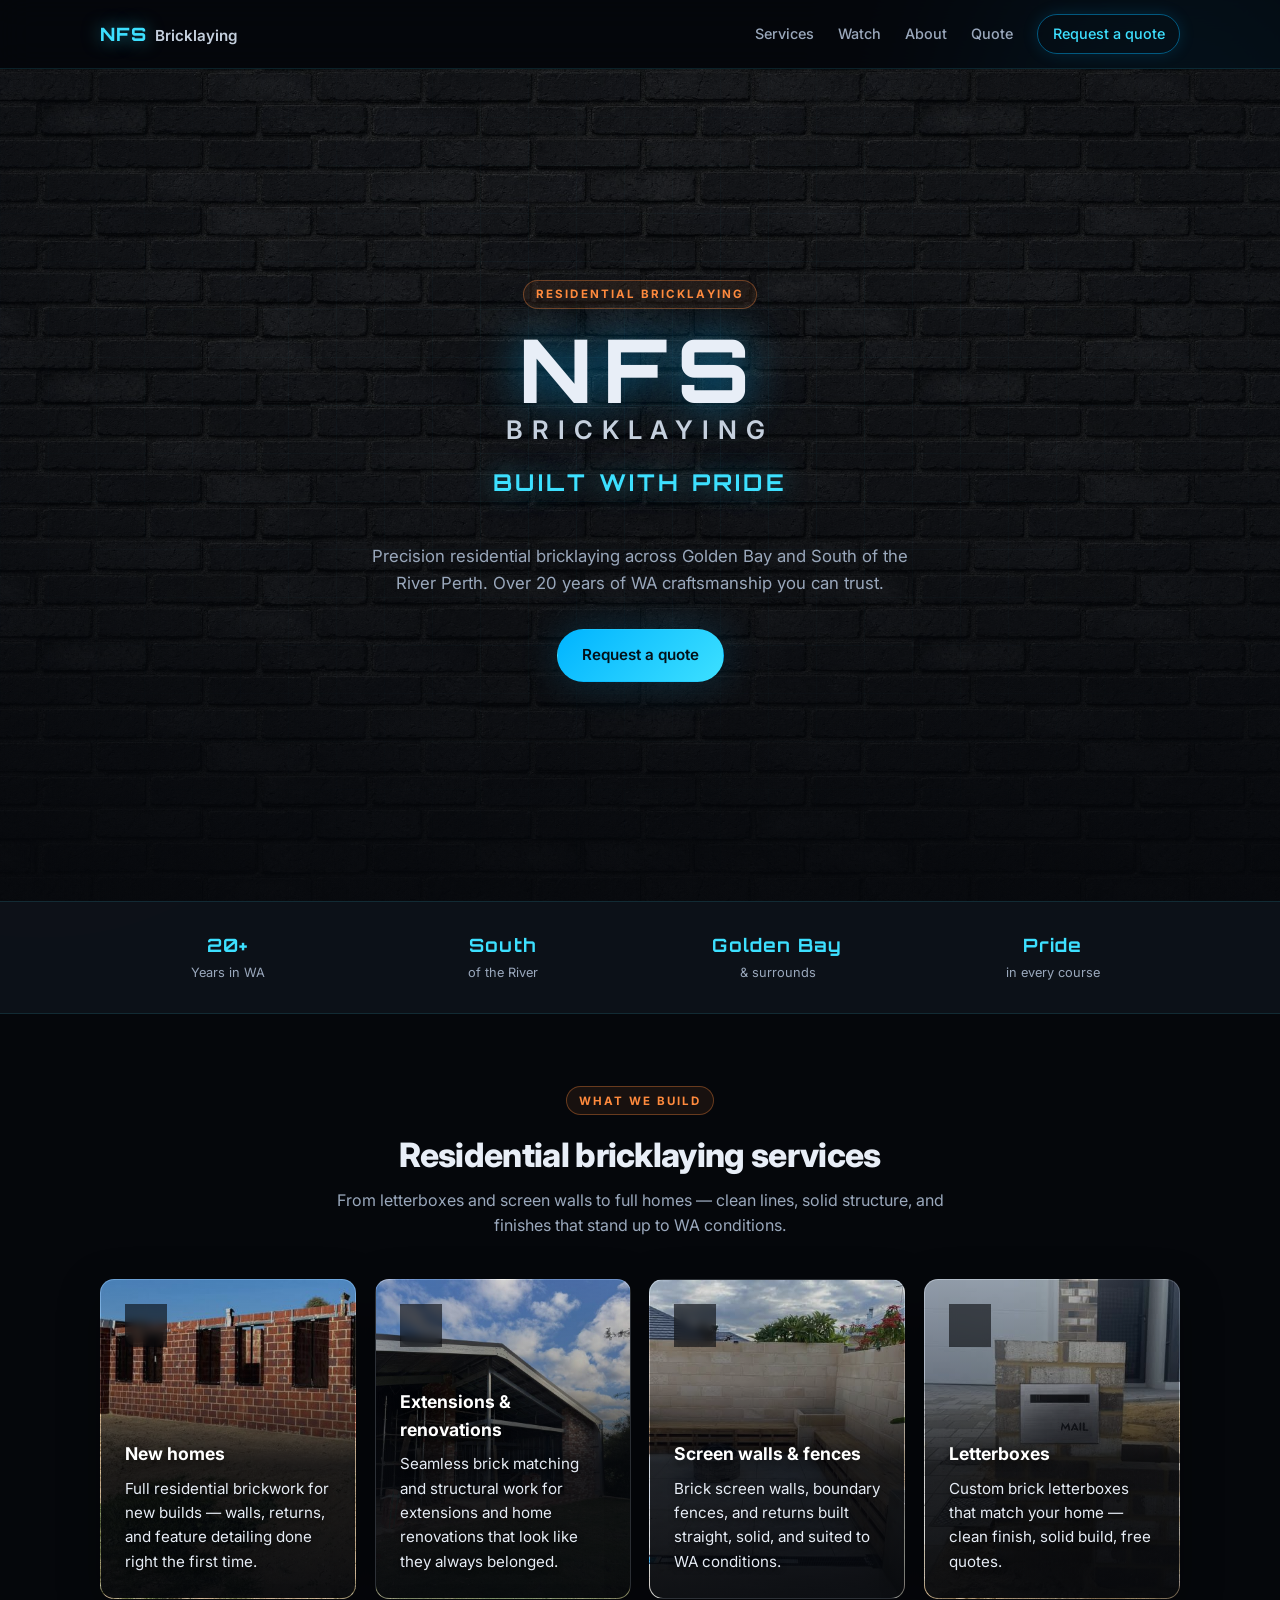
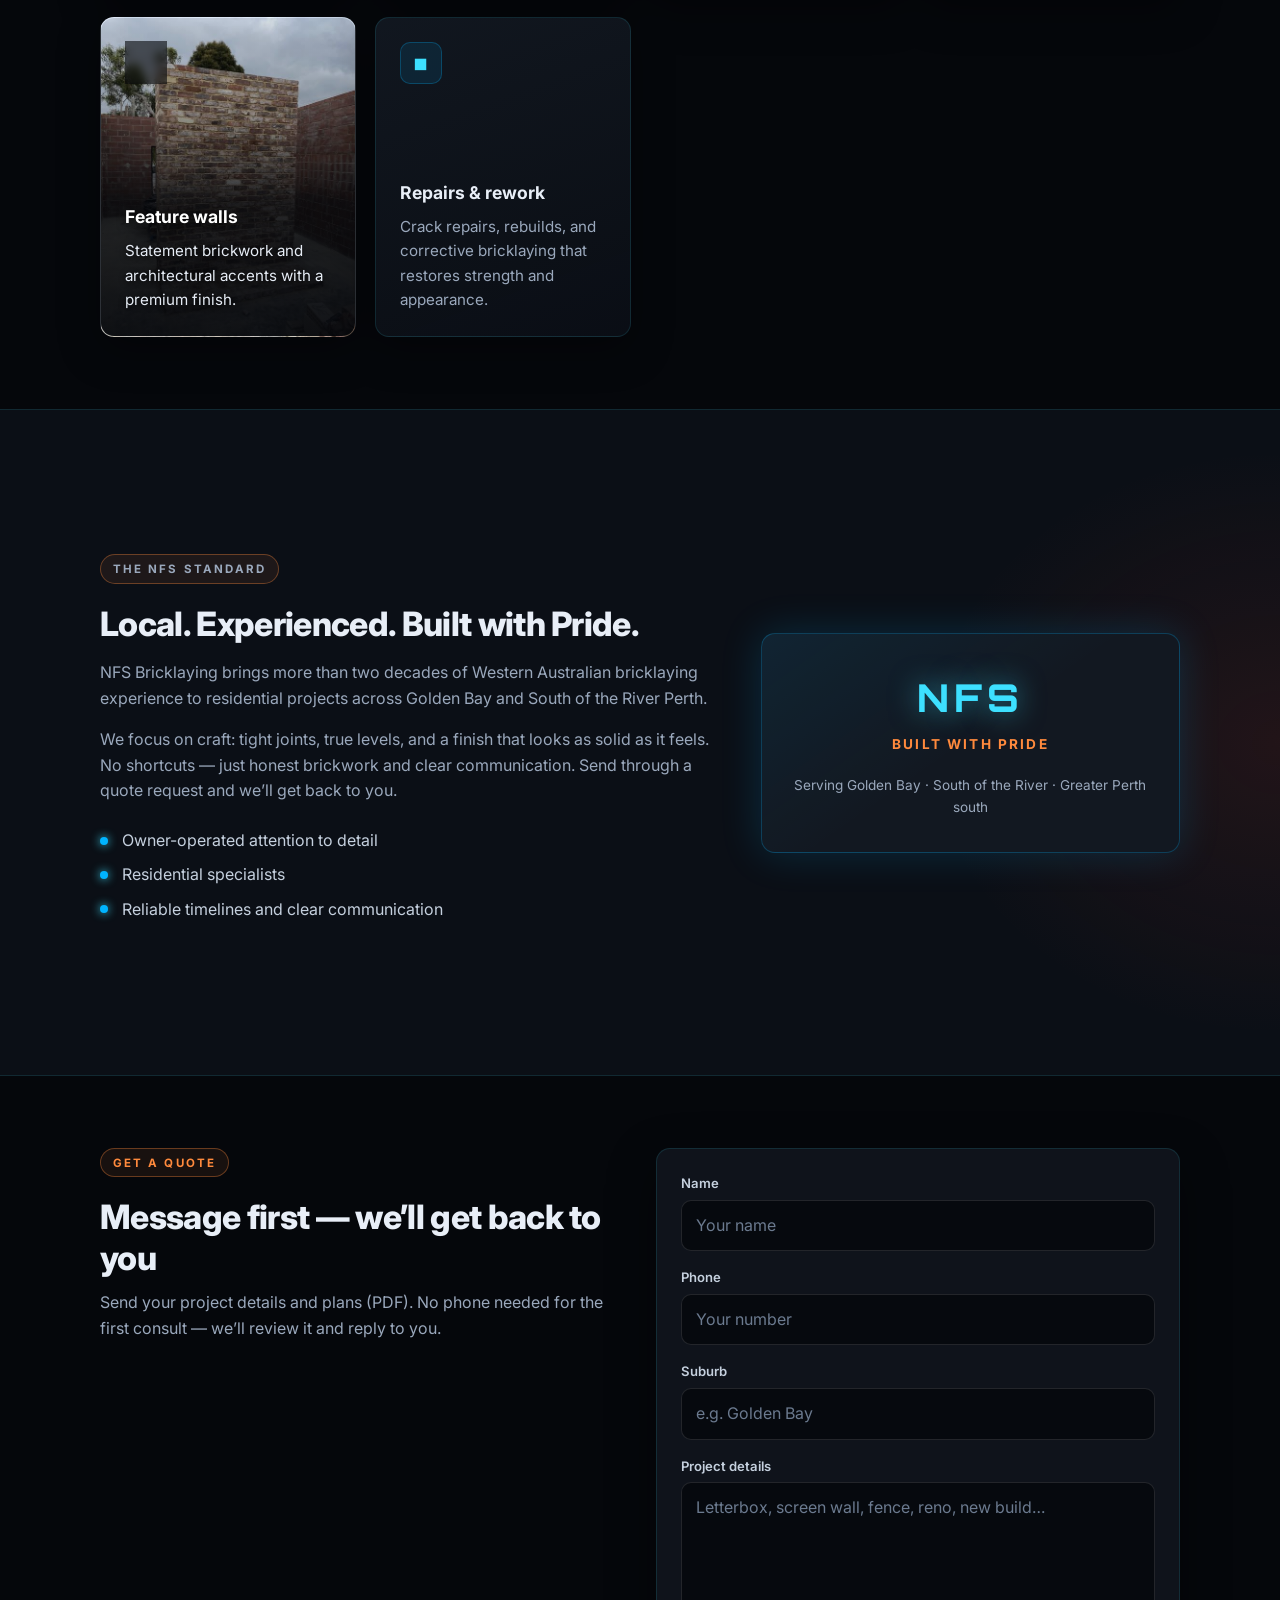
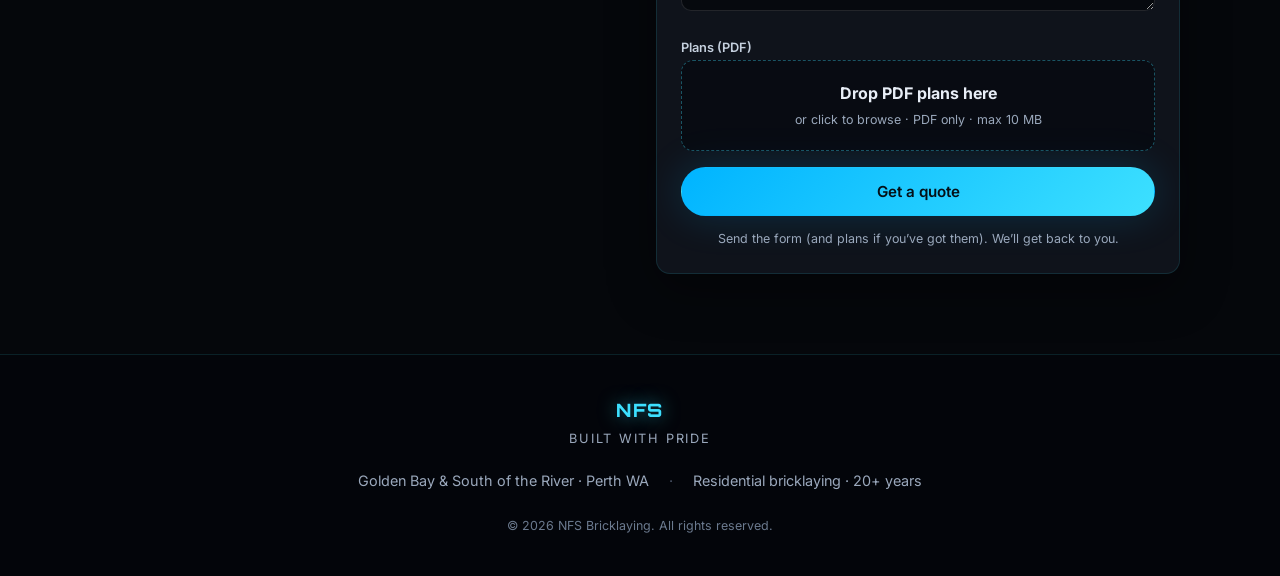
==== commit ea487aeb: "Videos: stop Instagram profile hover card popping up over reels Crop the square-format reel so Insta" ====
--- a/index.html
+++ b/index.html
@@ -8,7 +8,7 @@
   <link rel="preconnect" href="https://fonts.googleapis.com" />
   <link rel="preconnect" href="https://fonts.gstatic.com" crossorigin />
   <link href="https://fonts.googleapis.com/css2?family=Inter:wght@400;500;600;700;800&family=Orbitron:wght@600;700;800&display=swap" rel="stylesheet" />
-  <link rel="stylesheet" href="styles.css?v=20261006p1" />
+  <link rel="stylesheet" href="styles.css?v=20261006p2" />
 </head>
 <body>
   <div class="glow-orb glow-orb--cyan" aria-hidden="true"></div>
@@ -250,6 +250,6 @@
     </div>
   </footer>
 
-  <script src="script.js?v=20261006p1"></script>
+  <script src="script.js?v=20261006p2"></script>
 </body>
 </html>
--- a/styles.css
+++ b/styles.css
@@ -485,10 +485,33 @@
    Widen to 124.45% so the media is exactly the box height, centre it,
    and shift up past the header. */
 .reel__thumb--ig iframe {
-  width: 124.45%;
-  left: -12.22%;
+  width: 126.5%;
+  left: -13.25%;
   top: -54px;
-  height: calc(100% + 54px);
+  height: calc(100% + 54px + 48px);
+}
+
+/* Transparent shields over the top and bottom edges of each reel so
+   Instagram's cropped header/footer profile links never get hovered
+   (that pops up its profile hover card). The middle stays tappable. */
+.reel__thumb--ig::before,
+.reel__thumb--ig::after {
+  content: "";
+  position: absolute;
+  left: 0;
+  right: 0;
+  z-index: 2;
+  background: transparent;
+}
+
+.reel__thumb--ig::before {
+  top: 0;
+  height: 12px;
+}
+
+.reel__thumb--ig::after {
+  bottom: 0;
+  height: 22px;
 }
 
 /* 9:16 reels sit pillarboxed inside Instagram's 4:5 area: zoom so the
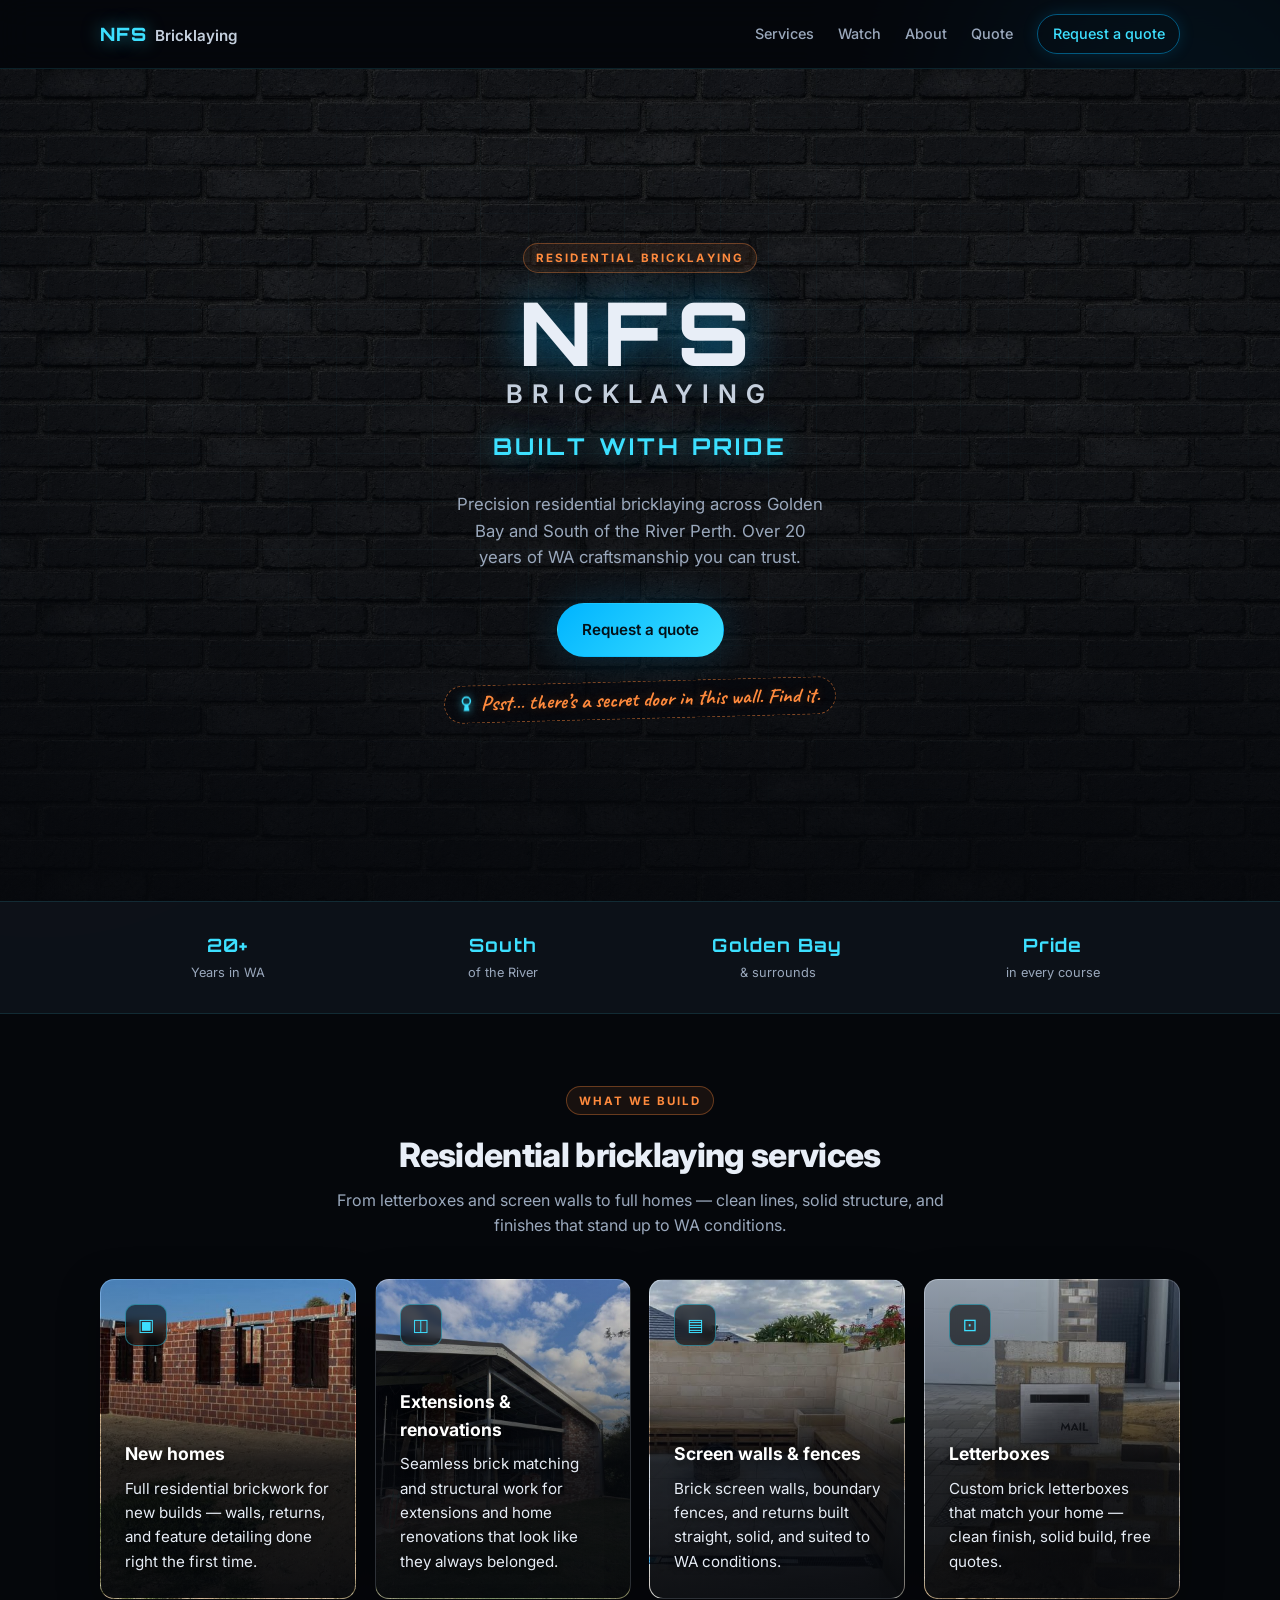
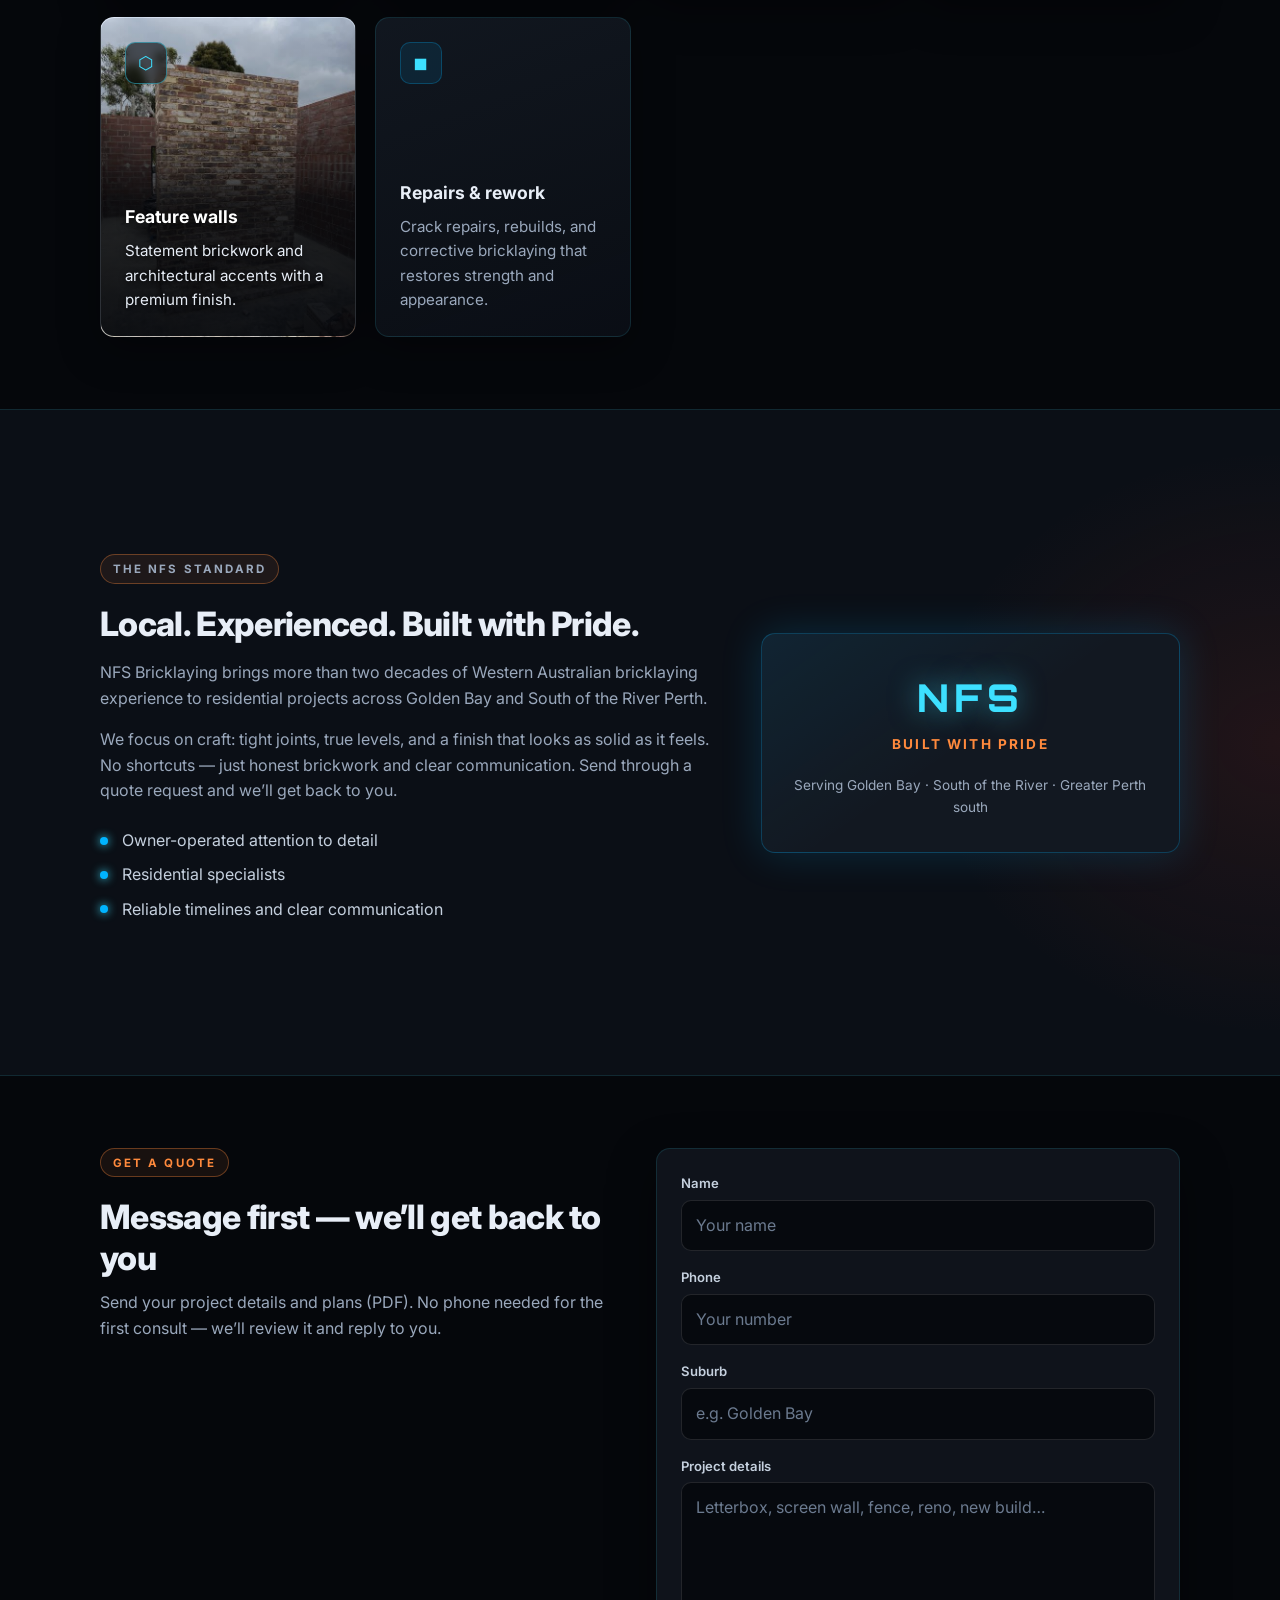
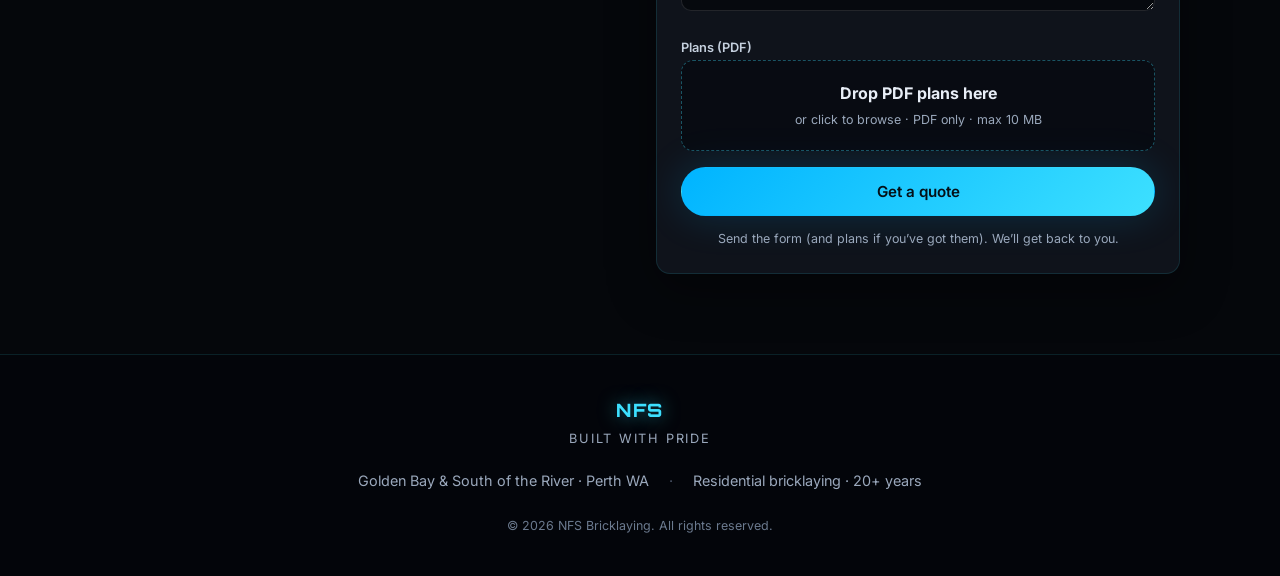
==== commit 47ee6cc8: "Secret door: bigger door + clear clue - Door ~1.5x wider (5/6-brick courses on desktop, 4/5 tablet, " ====
--- a/index.html
+++ b/index.html
@@ -7,8 +7,8 @@
   <title>NFS Bricklaying | Built with Pride</title>
   <link rel="preconnect" href="https://fonts.googleapis.com" />
   <link rel="preconnect" href="https://fonts.gstatic.com" crossorigin />
-  <link href="https://fonts.googleapis.com/css2?family=Inter:wght@400;500;600;700;800&family=Orbitron:wght@600;700;800&display=swap" rel="stylesheet" />
-  <link rel="stylesheet" href="styles.css?v=20261006p2" />
+  <link href="https://fonts.googleapis.com/css2?family=Inter:wght@400;500;600;700;800&family=Orbitron:wght@600;700;800&family=Caveat:wght@600;700&display=swap" rel="stylesheet" />
+  <link rel="stylesheet" href="styles.css?v=20261006p3" />
 </head>
 <body>
   <div class="glow-orb glow-orb--cyan" aria-hidden="true"></div>
@@ -52,6 +52,10 @@
         <div class="hero__actions">
           <a class="btn btn--primary" href="#contact">Request a quote</a>
         </div>
+        <p class="hero__teaser" id="portalTeaser">
+          <svg class="hero__teaser-icon" viewBox="0 0 16 22" aria-hidden="true"><circle cx="8" cy="7" r="5" fill="none" stroke="currentColor" stroke-width="2"/><path d="M6 11h4l1.6 8.5H4.4z" fill="currentColor"/></svg>
+          <span>Psst&hellip; there&rsquo;s a secret door in this wall. <span class="teaser--mouse">Find it.</span><span class="teaser--touch">Tap it.</span></span>
+        </p>
       </div>
 
       <!-- Secret door portal (built by script.js around the logo) -->
@@ -79,6 +83,9 @@
               <stop offset="1" stop-color="#1ec8ff" stop-opacity="0" />
             </radialGradient>
           </defs>
+          <path class="portal__ghost" d="" />
+          <g class="portal__pulses"></g>
+          <path class="portal__hint-trail" d="" />
           <path class="portal__hint" d="" />
           <path class="portal__trace portal__trace--glow" d="" filter="url(#portalBlur)" />
           <path class="portal__trace portal__trace--core" d="" />
@@ -87,6 +94,7 @@
           <circle class="portal__spark" r="3.2" cx="-99" cy="-99" />
         </svg>
         <div class="portal__hit"></div>
+        <div class="portal__tip">Knock knock&hellip;</div>
       </div>
       <button type="button" class="portal__btn" id="portalBtn" aria-label="Open the secret door to the videos">Open the secret door</button>
     </section>
@@ -250,6 +258,6 @@
     </div>
   </footer>
 
-  <script src="script.js?v=20261006p2"></script>
+  <script src="script.js?v=20261006p3"></script>
 </body>
 </html>
--- a/styles.css
+++ b/styles.css
@@ -268,7 +268,8 @@
 }
 
 .hero__lead {
-  margin: 2.6rem auto 0;
+  text-wrap: balance;
+  margin: 1.6rem auto 0;
   max-width: 540px;
   color: var(--text-muted);
   font-size: 1.05rem;
@@ -1171,14 +1172,151 @@
   100% { stroke: #c9f6ff; stroke-width: 2.6; }
 }
 
-/* Faint hint: a short cyan shimmer running along one mortar joint */
+/* Hint: bright glow running part-way round the outline, trail + joint pulses */
+.portal__hint,
+.portal__hint-trail,
+.portal__ghost,
+.portal__pulses path {
+  fill: none;
+  stroke-linecap: round;
+  stroke-linejoin: round;
+  opacity: 0;
+}
+
 .portal__hint {
-  fill: none;
+  stroke: #e6fbff;
+  stroke-width: 3.2;
+  filter: drop-shadow(0 0 4px #3de0ff) drop-shadow(0 0 10px rgba(30, 200, 255, 0.85));
+}
+
+.portal__hint-trail {
+  stroke: #6fe6ff;
+  stroke-width: 2.6;
+  filter: drop-shadow(0 0 6px rgba(30, 200, 255, 0.8));
+}
+
+.portal__pulses path {
+  stroke: #a8f1ff;
+  stroke-width: 3;
+  filter: drop-shadow(0 0 6px rgba(61, 224, 255, 0.9));
+}
+
+/* Hover: the whole outline glows faintly */
+.portal__ghost {
   stroke: #3de0ff;
-  stroke-width: 2;
-  stroke-linecap: round;
+  stroke-width: 1.6;
+  filter: drop-shadow(0 0 5px rgba(30, 200, 255, 0.8));
+  transition: opacity 0.4s ease;
+}
+
+.portal.is-hover .portal__ghost {
+  opacity: 0.6;
+}
+
+.portal.is-reduced .portal__ghost {
+  opacity: 0.22;
+}
+
+.portal.is-reduced.is-hover .portal__ghost {
+  opacity: 0.6;
+}
+
+.portal.is-busy .portal__ghost,
+.portal.is-busy .portal__pulses,
+.portal.is-busy .portal__hint-trail {
+  display: none;
+}
+
+.portal__tip {
+  position: absolute;
+  left: 0;
+  top: 0;
+  padding: 0.25rem 0.6rem;
+  font: 700 1.05rem/1.2 "Caveat", "Inter", cursive;
+  letter-spacing: 0.02em;
+  color: var(--gold);
+  background: rgba(5, 7, 11, 0.82);
+  border: 1px solid rgba(255, 138, 61, 0.45);
+  border-radius: 8px;
+  box-shadow: 0 0 14px rgba(255, 138, 61, 0.18);
+  white-space: nowrap;
+  pointer-events: none;
   opacity: 0;
-  filter: drop-shadow(0 0 4px rgba(61, 224, 255, 0.9));
+  transition: opacity 0.25s ease;
+}
+
+.portal.show-tip .portal__tip {
+  opacity: 1;
+}
+
+.portal.is-busy .portal__tip {
+  display: none;
+}
+
+/* Teaser note under the CTA */
+.hero__actions,
+.hero__teaser {
+  position: relative;
+  z-index: 4;
+}
+
+.hero__teaser {
+  display: inline-flex;
+  align-items: center;
+  gap: 0.5rem;
+  margin: 1.5rem auto 0;
+  padding: 0.35rem 0.95rem 0.4rem;
+  font-family: "Caveat", "Inter", cursive;
+  font-size: 1.3rem;
+  font-weight: 700;
+  line-height: 1.15;
+  color: var(--gold);
+  border: 1px dashed rgba(255, 138, 61, 0.5);
+  border-radius: 999px;
+  background: rgba(5, 7, 11, 0.55);
+  transform: rotate(-1.5deg);
+  text-shadow: 0 0 10px rgba(255, 138, 61, 0.25);
+  transition: opacity 0.4s ease;
+}
+
+.hero__teaser-icon {
+  width: 0.8rem;
+  height: 1.1rem;
+  flex: none;
+  color: var(--cyan-glow);
+  filter: drop-shadow(0 0 4px rgba(61, 224, 255, 0.8));
+}
+
+.hero__teaser.is-glow {
+  animation: teaserGlow 1.8s ease-in-out 1;
+}
+
+@keyframes teaserGlow {
+  0%, 100% { border-color: rgba(255, 138, 61, 0.5); box-shadow: none; }
+  40% { border-color: rgba(255, 170, 110, 0.95); box-shadow: 0 0 18px rgba(255, 138, 61, 0.35); }
+}
+
+.teaser--touch {
+  display: none;
+}
+
+@media (hover: none) {
+  .teaser--mouse { display: none; }
+  .teaser--touch { display: inline; }
+}
+
+.hero.portal-opening .hero__teaser {
+  opacity: 0;
+}
+
+@media (max-width: 480px) {
+  .hero__teaser {
+    max-width: 300px;
+    font-size: 1.18rem;
+    padding: 0.4rem 0.9rem 0.45rem;
+    border-radius: 16px;
+    text-align: center;
+  }
 }
 
 .portal.is-busy .portal__hint {
@@ -1295,7 +1433,9 @@
 
 .hero.portal-armed .hero__content > .eyebrow,
 .hero.portal-armed .hero__content > .hero__title,
-.hero.portal-armed .hero__content > .hero__slogan {
+.hero.portal-armed .hero__content > .hero__slogan,
+.hero.portal-armed .hero__content > .hero__lead,
+.hero.portal-armed .hero__content > .hero__actions {
   visibility: hidden;
 }
 
@@ -1304,10 +1444,7 @@
   transition: opacity 0.45s ease;
 }
 
-.hero.portal-opening .hero__lead,
-.hero.portal-opening .hero__actions {
-  opacity: 0;
-}
+
 
 /* Walking through the doorway */
 .hero.portal-walk {
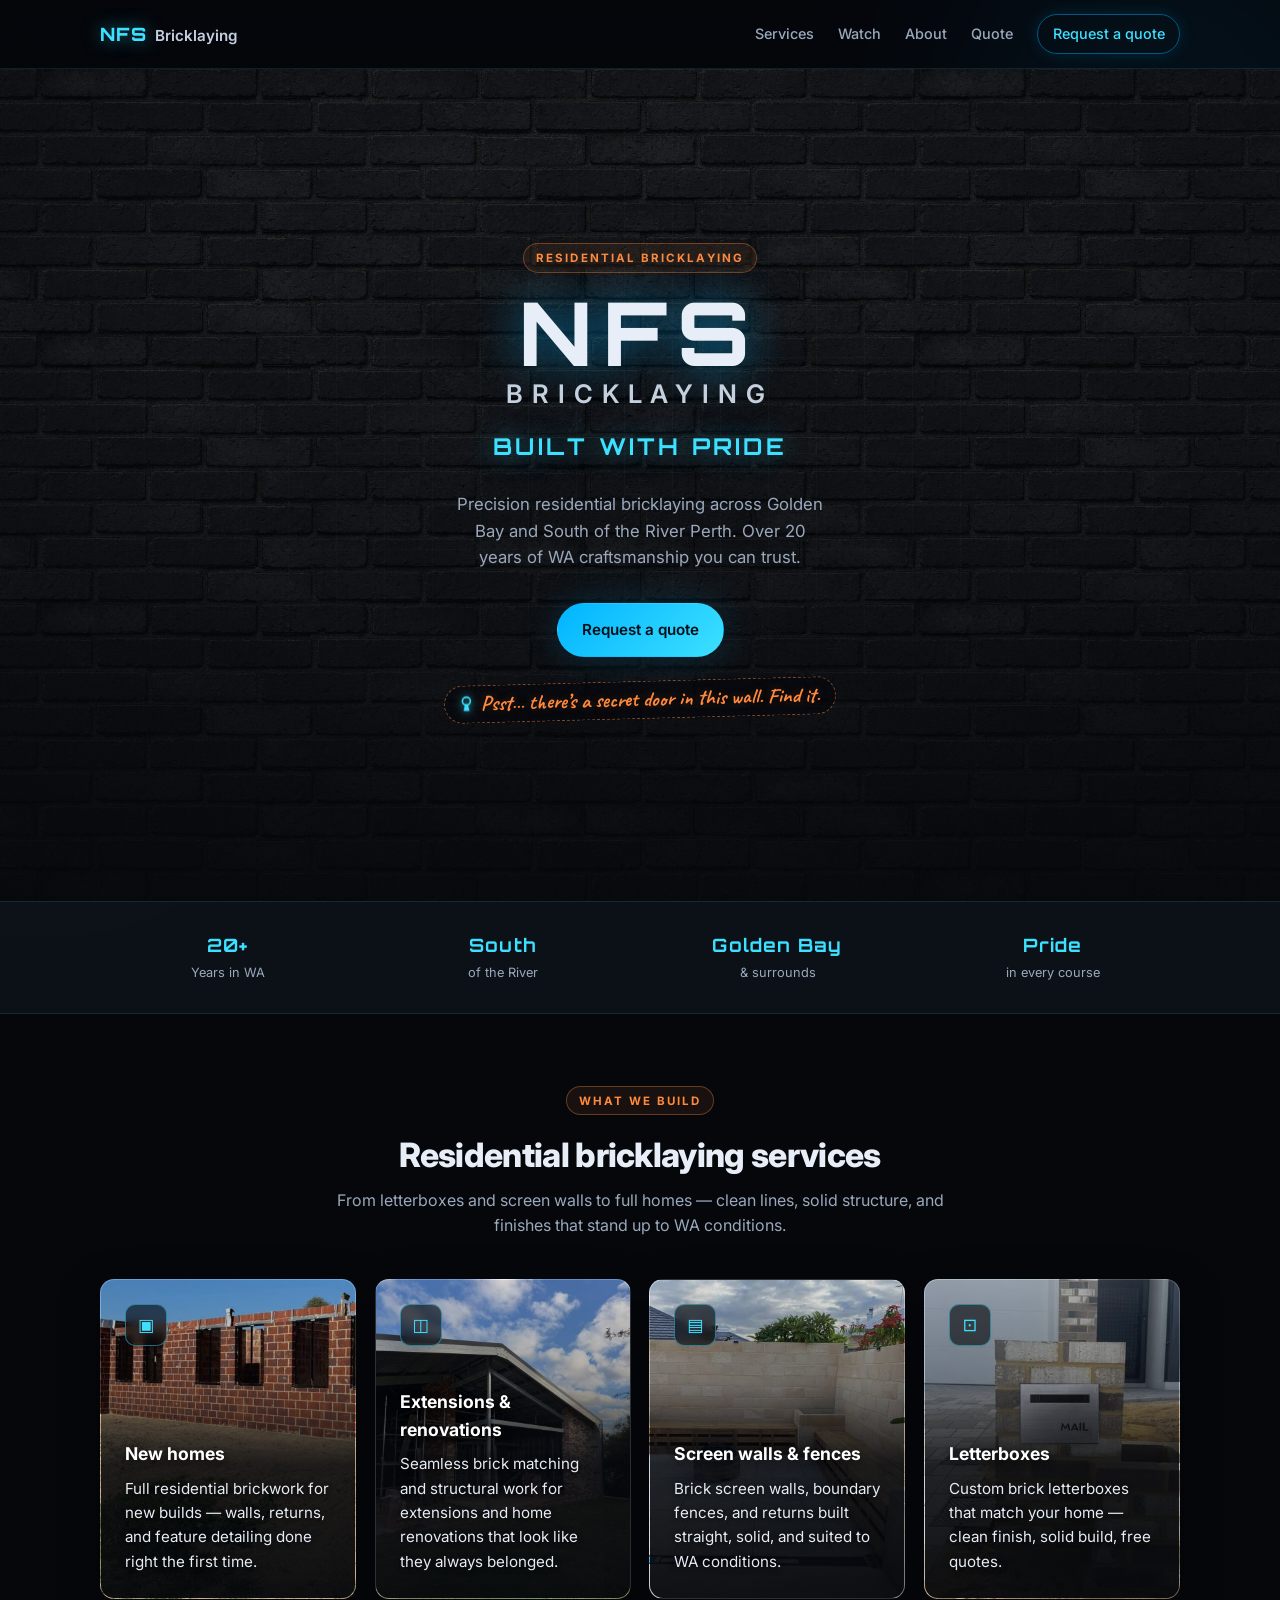
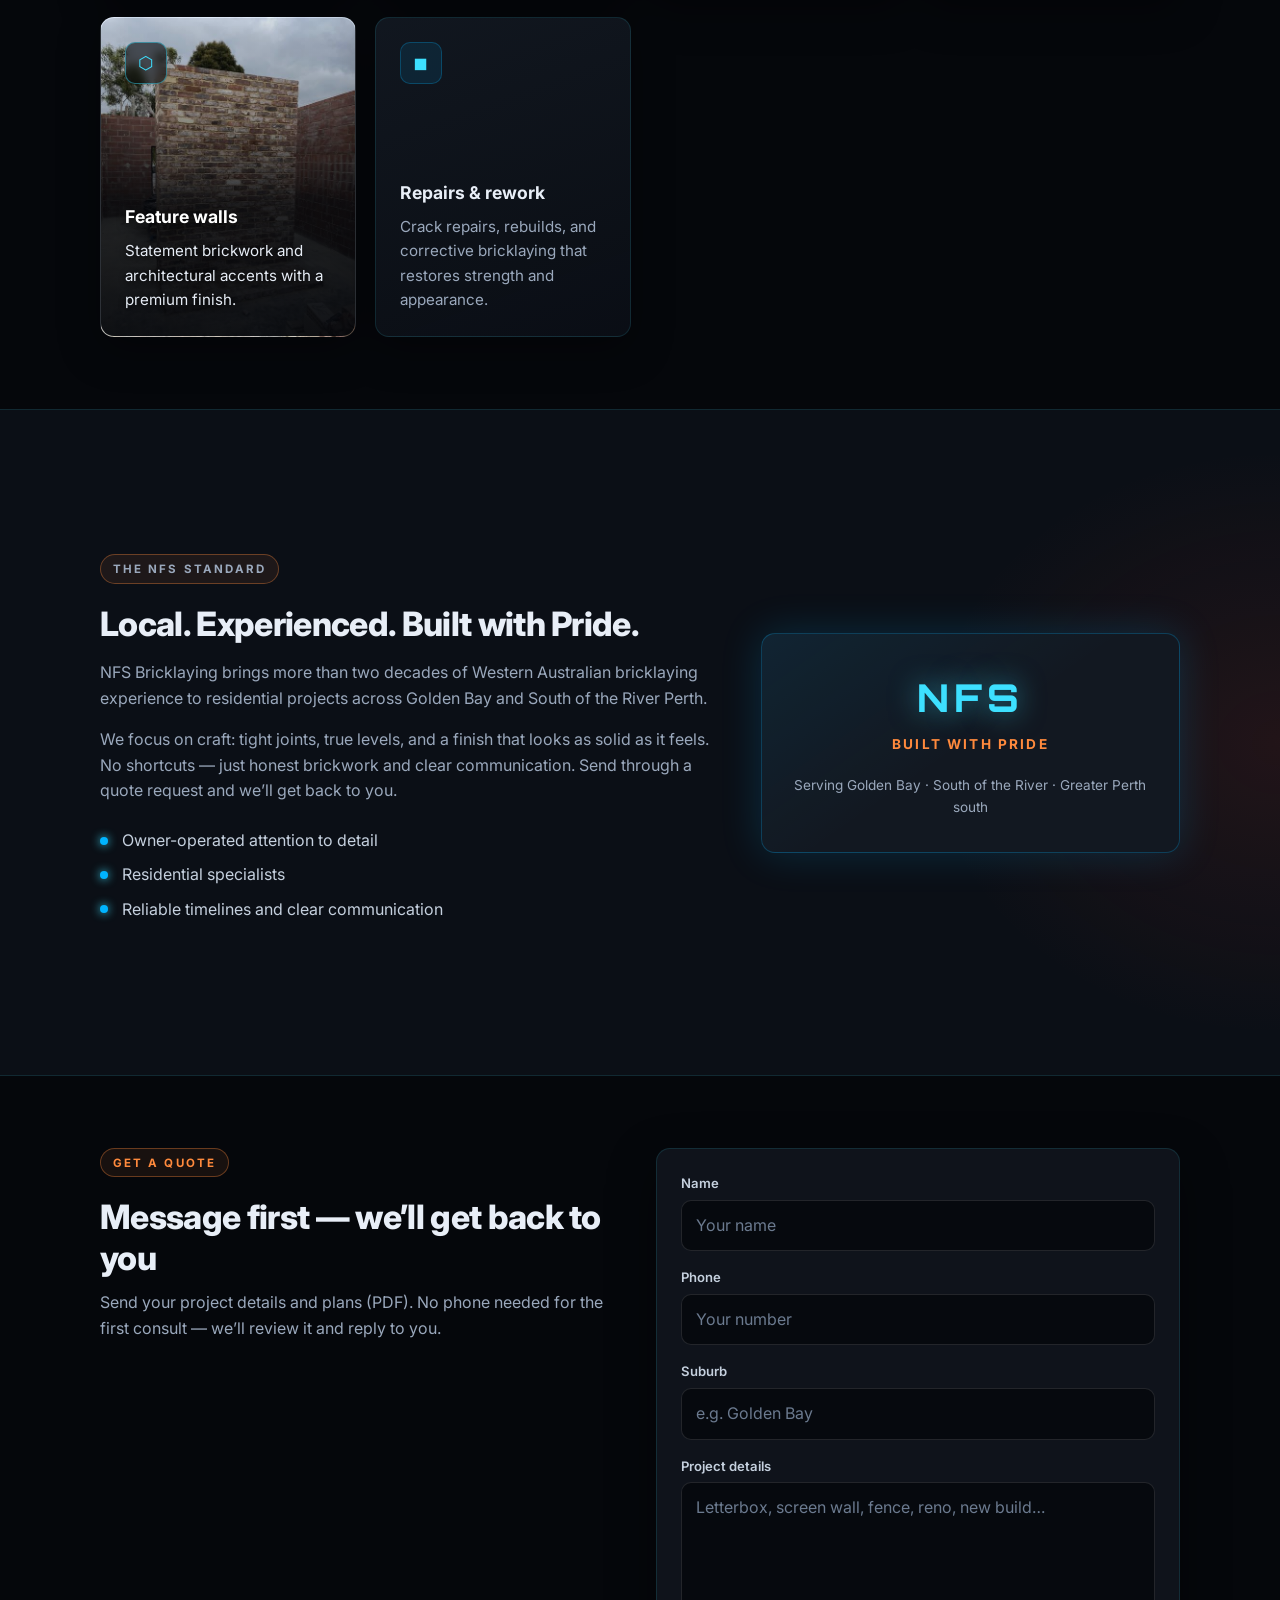
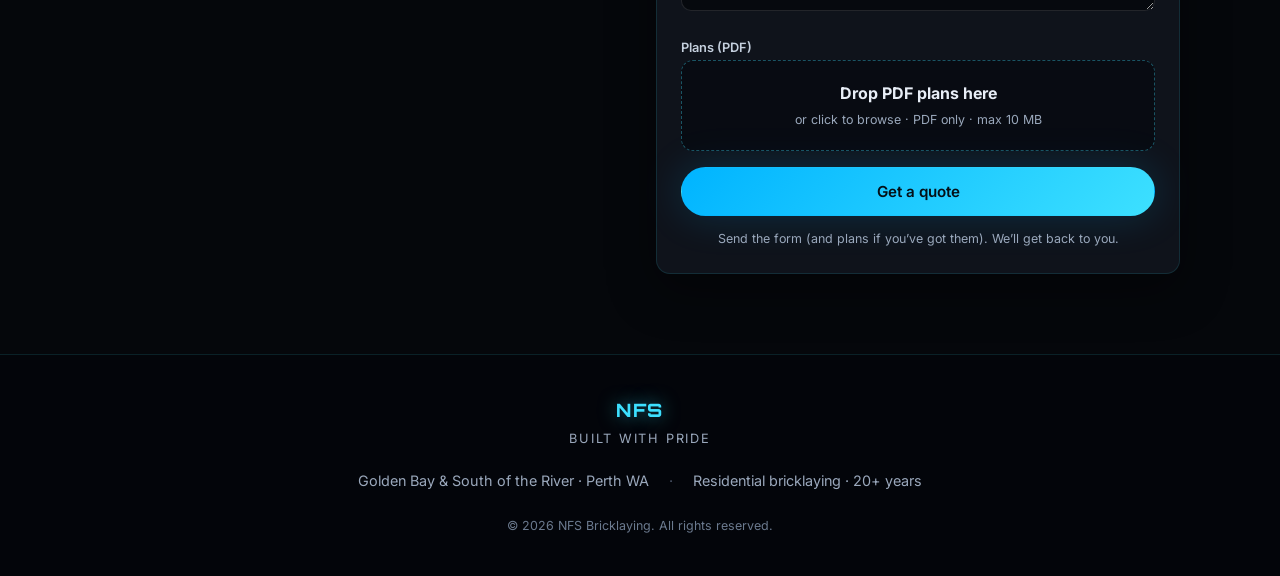
==== commit 8e78e67a: "Secret business-card brick + digital business card (card.html) - Top-left full brick of the hero wal" ====
--- a/index.html
+++ b/index.html
@@ -8,7 +8,7 @@
   <link rel="preconnect" href="https://fonts.googleapis.com" />
   <link rel="preconnect" href="https://fonts.gstatic.com" crossorigin />
   <link href="https://fonts.googleapis.com/css2?family=Inter:wght@400;500;600;700;800&family=Orbitron:wght@600;700;800&family=Caveat:wght@600;700&display=swap" rel="stylesheet" />
-  <link rel="stylesheet" href="styles.css?v=20261006p3" />
+  <link rel="stylesheet" href="styles.css?v=20261006p4" />
 </head>
 <body>
   <div class="glow-orb glow-orb--cyan" aria-hidden="true"></div>
@@ -97,8 +97,17 @@
         <div class="portal__tip">Knock knock&hellip;</div>
       </div>
       <button type="button" class="portal__btn" id="portalBtn" aria-label="Open the secret door to the videos">Open the secret door</button>
+      <div class="card-brick" id="cardBrick" aria-hidden="true"></div>
+      <button type="button" class="card-brick-btn" id="cardBrickBtn" aria-label="Open Nathe's digital business card">Business card</button>
     </section>
     <div class="portal-flash" id="portalFlash" aria-hidden="true"></div>
+    <div class="bc-modal" id="bcModal" hidden>
+      <div class="bc-dialog" role="dialog" aria-modal="true" aria-labelledby="bcModalTitle">
+        <button type="button" class="bc-close" data-bc-close aria-label="Close business card">&times;</button>
+        <div class="bc-card"></div>
+        <p class="bc-pagelink"><a href="card.html">Open as a page</a> &middot; <button type="button" class="bc-linkbtn" data-bc-close>Back to the wall</button></p>
+      </div>
+    </div>
 
     <!-- Trust strip -->
     <section class="trust" aria-label="Why choose NFS">
@@ -258,6 +267,7 @@
     </div>
   </footer>
 
-  <script src="script.js?v=20261006p3"></script>
+  <script src="script.js?v=20261006p4"></script>
+  <script src="card.js?v=20261006p4"></script>
 </body>
 </html>
--- a/styles.css
+++ b/styles.css
@@ -1641,3 +1641,478 @@
     transition: opacity 0.3s;
   }
 }
+
+/* =========================================================
+   Secret business-card brick + digital business card
+   ========================================================= */
+.card-brick {
+  position: absolute;
+  z-index: 3;
+  cursor: default;
+  background-image: var(--wall-layers);
+  background-size: var(--wall-sizes);
+  background-position: var(--brick-positions);
+  background-repeat: no-repeat, no-repeat, repeat;
+  -webkit-tap-highlight-color: transparent;
+}
+
+.card-brick-btn {
+  position: absolute;
+  top: 0.75rem;
+  left: 0.75rem;
+  z-index: 5;
+  padding: 0.4rem 0.85rem;
+  font: 600 0.8rem/1.2 var(--font);
+  color: var(--cyan-glow);
+  background: rgba(5, 7, 11, 0.9);
+  border: 1px solid rgba(61, 224, 255, 0.5);
+  border-radius: 999px;
+  cursor: pointer;
+  clip-path: inset(50%);
+  opacity: 0;
+}
+
+.card-brick-btn:focus-visible {
+  clip-path: none;
+  opacity: 1;
+  outline: 2px solid var(--cyan-glow);
+  outline-offset: 2px;
+}
+
+.bc-proxy {
+  position: fixed;
+  z-index: 1101;
+  pointer-events: none;
+  background-repeat: no-repeat, no-repeat, repeat;
+  border-radius: 2px;
+}
+
+body.bc-open {
+  overflow: hidden;
+}
+
+.bc-modal {
+  position: fixed;
+  inset: 0;
+  z-index: 1100;
+  background: radial-gradient(ellipse at 50% 40%, rgba(0, 120, 170, 0.28), rgba(2, 4, 8, 0.86) 70%);
+  backdrop-filter: blur(6px);
+  -webkit-backdrop-filter: blur(6px);
+}
+
+.bc-modal[hidden] {
+  display: none;
+}
+
+.bc-dialog {
+  position: relative;
+  height: 100%;
+  overflow-y: auto;
+  padding: 2.5rem 1rem 2rem;
+  display: flex;
+  flex-direction: column;
+  align-items: center;
+  -webkit-overflow-scrolling: touch;
+}
+
+.bc-close {
+  position: fixed;
+  top: 0.8rem;
+  right: 0.9rem;
+  z-index: 2;
+  width: 2.5rem;
+  height: 2.5rem;
+  border-radius: 50%;
+  border: 1px solid rgba(61, 224, 255, 0.4);
+  background: rgba(5, 7, 11, 0.85);
+  color: var(--text);
+  font-size: 1.5rem;
+  line-height: 1;
+  cursor: pointer;
+}
+
+.bc-close:hover {
+  color: var(--cyan-glow);
+  border-color: var(--cyan-glow);
+}
+
+.bc-pagelink {
+  margin: 1rem 0 0;
+  font-size: 0.85rem;
+  color: var(--text-muted);
+}
+
+.bc-pagelink a,
+.bc-linkbtn {
+  color: var(--cyan-glow);
+  background: none;
+  border: 0;
+  padding: 0;
+  font: inherit;
+  cursor: pointer;
+  text-decoration: underline;
+  text-underline-offset: 3px;
+}
+
+/* The card itself */
+.bc-card {
+  width: 100%;
+  max-width: 400px;
+  border-radius: 20px;
+  overflow: hidden;
+  background:
+    linear-gradient(180deg, rgba(18, 24, 33, 0.97), rgba(8, 11, 16, 0.98));
+  border: 1px solid rgba(61, 224, 255, 0.35);
+  box-shadow: 0 0 0 1px rgba(255, 138, 61, 0.08) inset, 0 24px 60px rgba(0, 0, 0, 0.6), 0 0 48px rgba(0, 180, 255, 0.22);
+  transform-origin: 50% 50%;
+}
+
+.bc-top {
+  position: relative;
+  padding: 1.1rem 1.25rem 0.6rem;
+  background:
+    linear-gradient(180deg, rgba(5, 7, 11, 0.35), rgba(5, 7, 11, 0.9)),
+    url("brick-wall.jpg?v=20261006p1") center / 560px auto repeat;
+  border-bottom: 1px solid rgba(255, 138, 61, 0.35);
+  text-align: center;
+}
+
+.bc-logo {
+  display: block;
+  width: 78%;
+  height: auto;
+  margin: 0 auto;
+  border-radius: 10px;
+  -webkit-mask-image: radial-gradient(ellipse 70% 72% at 50% 50%, #000 62%, transparent 100%);
+  mask-image: radial-gradient(ellipse 70% 72% at 50% 50%, #000 62%, transparent 100%);
+}
+
+.bc-body {
+  padding: 1.1rem 1.25rem 1.4rem;
+}
+
+.bc-name {
+  margin: 0;
+  font-family: var(--display);
+  font-size: 1.35rem;
+  font-weight: 800;
+  letter-spacing: 0.06em;
+  text-align: center;
+  color: #fff;
+  text-shadow: 0 0 18px rgba(0, 180, 255, 0.45);
+}
+
+.bc-org {
+  margin: 0.15rem 0 0;
+  text-align: center;
+  font-weight: 700;
+  letter-spacing: 0.22em;
+  text-transform: uppercase;
+  font-size: 0.78rem;
+  color: var(--silver);
+}
+
+.bc-tag {
+  margin: 0.25rem 0 0;
+  text-align: center;
+  font-family: "Caveat", var(--font);
+  font-weight: 700;
+  font-size: 1.25rem;
+  color: var(--gold);
+}
+
+.bc-list {
+  list-style: none;
+  margin: 1rem 0 0;
+  padding: 0;
+  display: grid;
+  gap: 0.15rem;
+}
+
+.bc-list a,
+.bc-static {
+  display: flex;
+  align-items: center;
+  gap: 0.75rem;
+  padding: 0.5rem 0.6rem;
+  border-radius: 10px;
+  font-size: 0.92rem;
+  color: var(--text);
+  word-break: break-word;
+}
+
+.bc-list a:hover {
+  background: rgba(0, 180, 255, 0.08);
+  color: var(--cyan-glow);
+}
+
+.bc-static {
+  color: var(--text-muted);
+}
+
+.bc-ic {
+  width: 1.1rem;
+  height: 1.1rem;
+  flex: none;
+  fill: var(--cyan-glow);
+}
+
+.bc-actions {
+  display: grid;
+  grid-template-columns: 1fr 1fr;
+  gap: 0.55rem;
+  margin-top: 1rem;
+}
+
+.bc-btn {
+  display: inline-flex;
+  align-items: center;
+  justify-content: center;
+  gap: 0.45rem;
+  min-height: 2.75rem;
+  padding: 0.55rem 0.8rem;
+  border-radius: 12px;
+  font: 600 0.88rem/1.15 var(--font);
+  text-align: center;
+  color: var(--text);
+  background: rgba(255, 255, 255, 0.03);
+  border: 1px solid rgba(232, 238, 247, 0.18);
+  cursor: pointer;
+  transition: border-color 0.2s, background 0.2s, box-shadow 0.2s, transform 0.15s;
+}
+
+.bc-btn:hover {
+  border-color: var(--cyan);
+  transform: translateY(-1px);
+}
+
+.bc-btn .bc-ic {
+  fill: currentColor;
+}
+
+.bc-btn--primary {
+  color: #041018;
+  background: linear-gradient(135deg, var(--cyan), var(--cyan-glow));
+  border-color: transparent;
+  box-shadow: 0 0 22px rgba(0, 180, 255, 0.25);
+}
+
+.bc-btn--wa {
+  color: #d7ffe6;
+  background: rgba(37, 211, 102, 0.12);
+  border-color: rgba(37, 211, 102, 0.55);
+}
+
+.bc-btn--wa .bc-ic {
+  fill: #25d366;
+}
+
+.bc-btn--wa:hover {
+  border-color: #25d366;
+  background: rgba(37, 211, 102, 0.2);
+  box-shadow: 0 0 18px rgba(37, 211, 102, 0.25);
+}
+
+.bc-btn--gold {
+  color: var(--gold);
+  border-color: rgba(255, 138, 61, 0.5);
+  background: rgba(255, 138, 61, 0.07);
+}
+
+.bc-btn--gold:hover {
+  border-color: var(--gold);
+}
+
+.bc-btn--block {
+  width: 100%;
+}
+
+.bc-btn[disabled] {
+  opacity: 0.7;
+  cursor: wait;
+}
+
+.bc-share {
+  display: flex;
+  flex-wrap: wrap;
+  align-items: center;
+  justify-content: center;
+  gap: 0.5rem;
+  margin-top: 0.9rem;
+  font-size: 0.8rem;
+  color: var(--text-muted);
+}
+
+.bc-share > span {
+  width: 100%;
+  text-align: center;
+  letter-spacing: 0.12em;
+  text-transform: uppercase;
+  font-size: 0.7rem;
+}
+
+.bc-chip {
+  display: inline-flex;
+  align-items: center;
+  gap: 0.4rem;
+  padding: 0.4rem 0.85rem;
+  border-radius: 999px;
+  font: 600 0.82rem/1 var(--font);
+  color: var(--cyan-glow);
+  background: rgba(0, 180, 255, 0.08);
+  border: 1px solid rgba(61, 224, 255, 0.35);
+  cursor: pointer;
+}
+
+.bc-chip .bc-ic {
+  width: 0.95rem;
+  height: 0.95rem;
+  fill: currentColor;
+}
+
+.bc-chip--wa {
+  color: #b9f5cf;
+  background: rgba(37, 211, 102, 0.1);
+  border-color: rgba(37, 211, 102, 0.5);
+}
+
+.bc-chip--wa .bc-ic {
+  fill: #25d366;
+}
+
+.bc-form,
+.bc-done {
+  margin-top: 1.2rem;
+  padding: 1rem;
+  border-radius: 14px;
+  border: 1px dashed rgba(255, 138, 61, 0.45);
+  background: rgba(255, 138, 61, 0.04);
+}
+
+.bc-form[hidden],
+.bc-done[hidden],
+.bc-qr[hidden],
+.bc-btn[hidden] {
+  display: none;
+}
+
+.bc-form__title,
+.bc-done__title {
+  margin: 0;
+  font-family: var(--display);
+  font-size: 0.95rem;
+  font-weight: 700;
+  letter-spacing: 0.08em;
+  text-transform: uppercase;
+  color: var(--gold);
+}
+
+.bc-form__sub,
+.bc-done__sub {
+  margin: 0.3rem 0 0.75rem;
+  font-size: 0.85rem;
+  color: var(--text-muted);
+}
+
+.bc-form input {
+  display: block;
+  width: 100%;
+  margin-bottom: 0.55rem;
+  padding: 0.7rem 0.85rem;
+  font: inherit;
+  font-size: 16px;
+  color: var(--text);
+  background: rgba(5, 7, 11, 0.8);
+  border: 1px solid rgba(232, 238, 247, 0.14);
+  border-radius: 10px;
+  outline: none;
+}
+
+.bc-form input:focus {
+  border-color: var(--cyan);
+  box-shadow: 0 0 0 3px rgba(0, 180, 255, 0.2);
+}
+
+.bc-form__err {
+  margin: 0 0 0.6rem;
+  font-size: 0.82rem;
+  color: #ff9b7a;
+}
+
+.bc-done:focus {
+  outline: none;
+}
+
+.bc-done__btns {
+  display: grid;
+  gap: 0.5rem;
+}
+
+.bc-qr {
+  margin: 1rem 0 0;
+  text-align: center;
+}
+
+.bc-qr img {
+  width: 170px;
+  height: 170px;
+  padding: 8px;
+  background: #fff;
+  border-radius: 12px;
+  box-shadow: 0 0 22px rgba(0, 180, 255, 0.25);
+}
+
+.bc-qr figcaption {
+  margin-top: 0.5rem;
+  font-size: 0.8rem;
+  color: var(--text-muted);
+}
+
+.bc-sr {
+  position: absolute;
+  width: 1px;
+  height: 1px;
+  overflow: hidden;
+  clip-path: inset(50%);
+  white-space: nowrap;
+}
+
+/* card.html page */
+.page-card main {
+  position: relative;
+  z-index: 1;
+  min-height: calc(100vh - var(--nav-h));
+  padding: 2.5rem 1rem 3rem;
+  display: flex;
+  flex-direction: column;
+  align-items: center;
+  background:
+    radial-gradient(ellipse 55% 45% at 50% 0%, rgba(61, 224, 255, 0.22), transparent 70%),
+    linear-gradient(180deg, rgba(5, 7, 11, 0.7), rgba(5, 7, 11, 0.96) 70%),
+    url("brick-wall.jpg?v=20261006p1") center top / 944px auto repeat;
+}
+
+.page-card .bc-card {
+  animation: bcIn 0.7s cubic-bezier(0.2, 0.8, 0.25, 1) both;
+}
+
+@keyframes bcIn {
+  from { opacity: 0; transform: perspective(1200px) rotateY(-25deg) translateY(16px); }
+  to { opacity: 1; transform: none; }
+}
+
+.card-page__back {
+  margin-top: 1.25rem;
+  font-size: 0.9rem;
+  color: var(--text-muted);
+}
+
+.card-page__back a {
+  color: var(--cyan-glow);
+}
+
+@media (prefers-reduced-motion: reduce) {
+  .page-card .bc-card {
+    animation: none;
+  }
+}
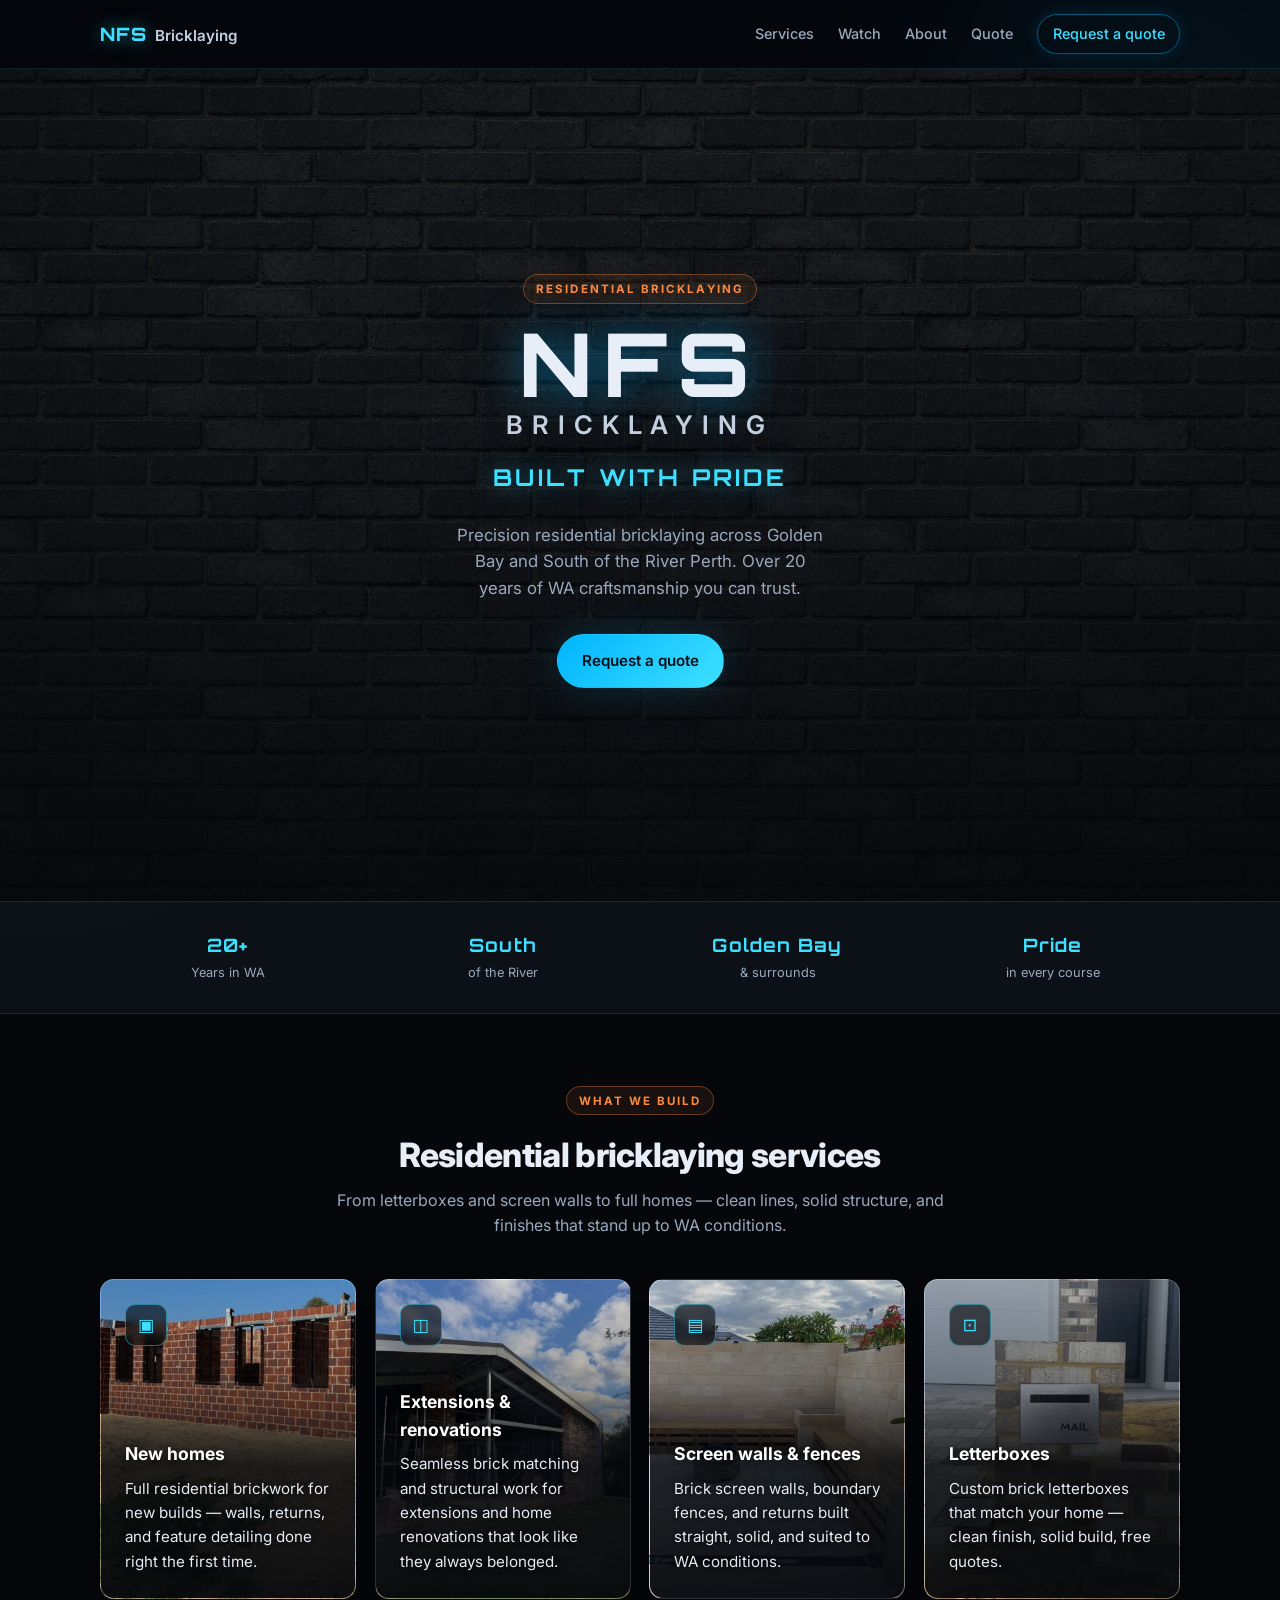
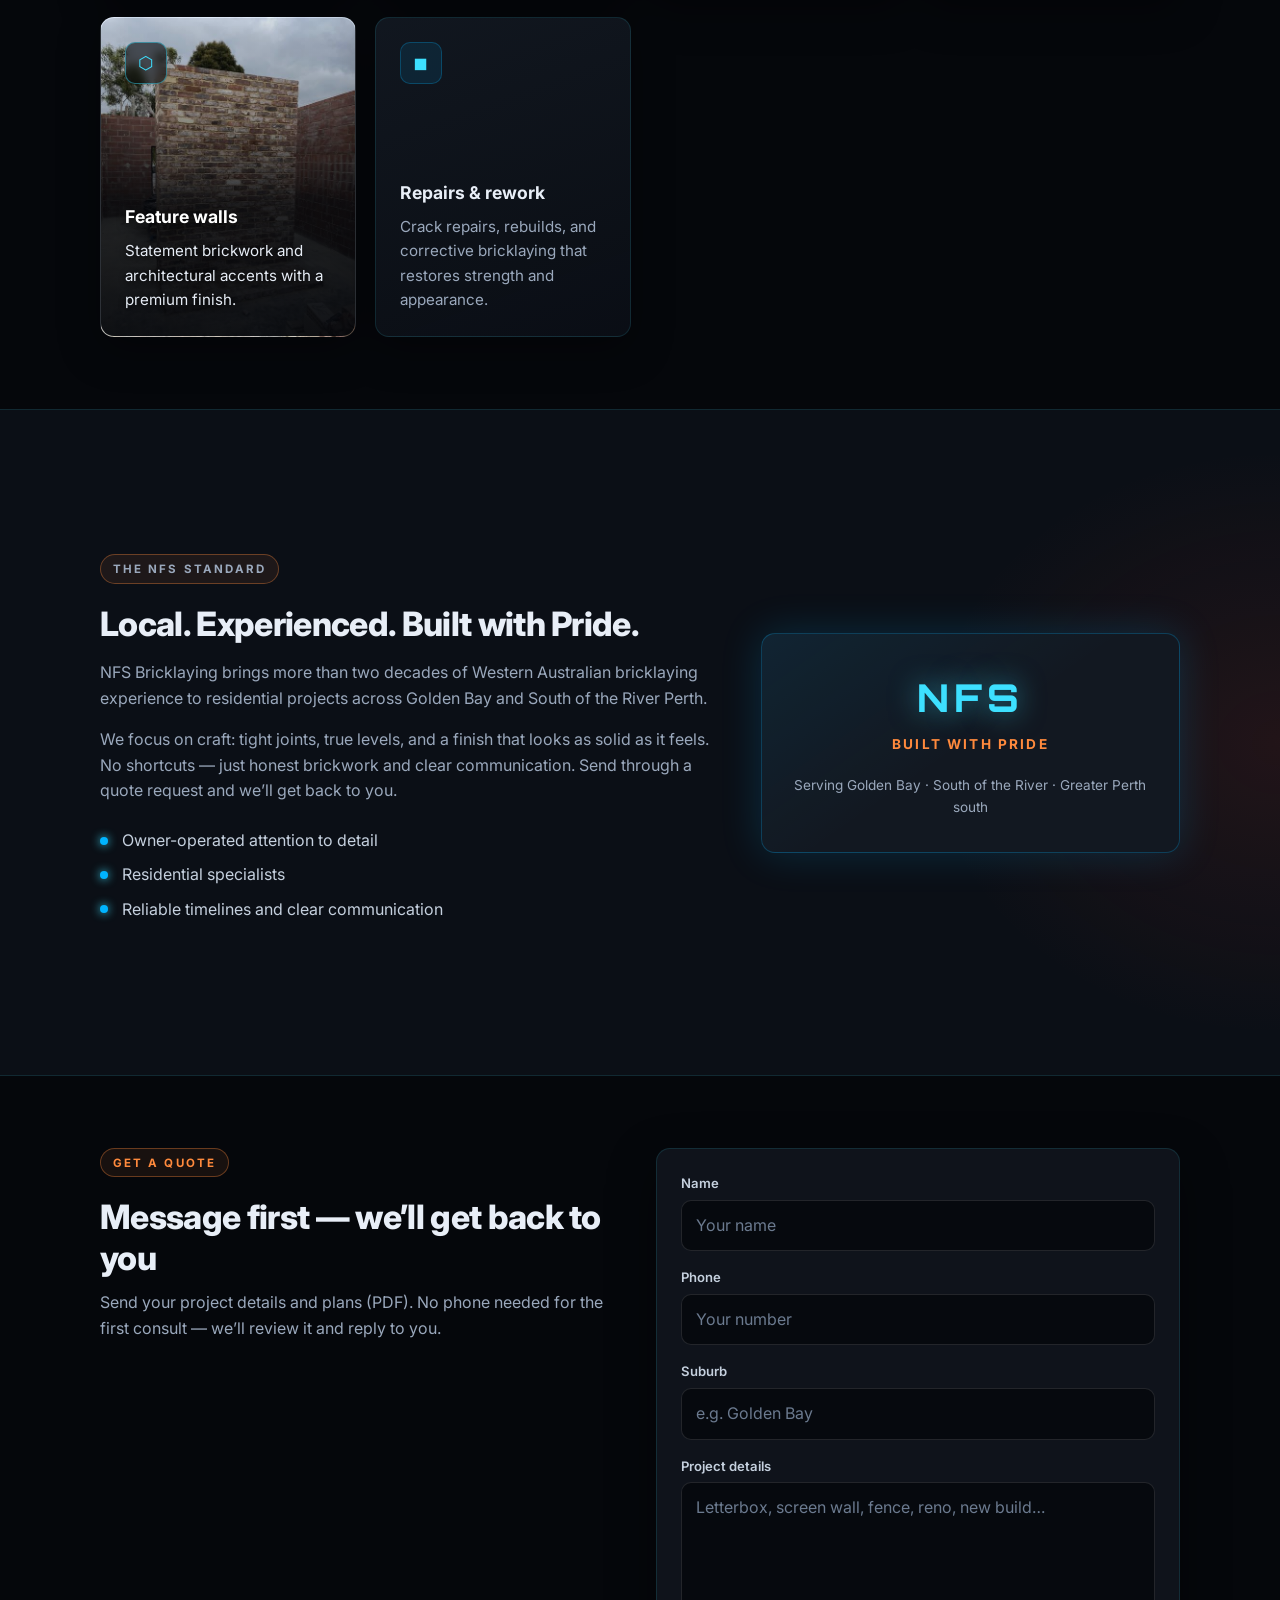
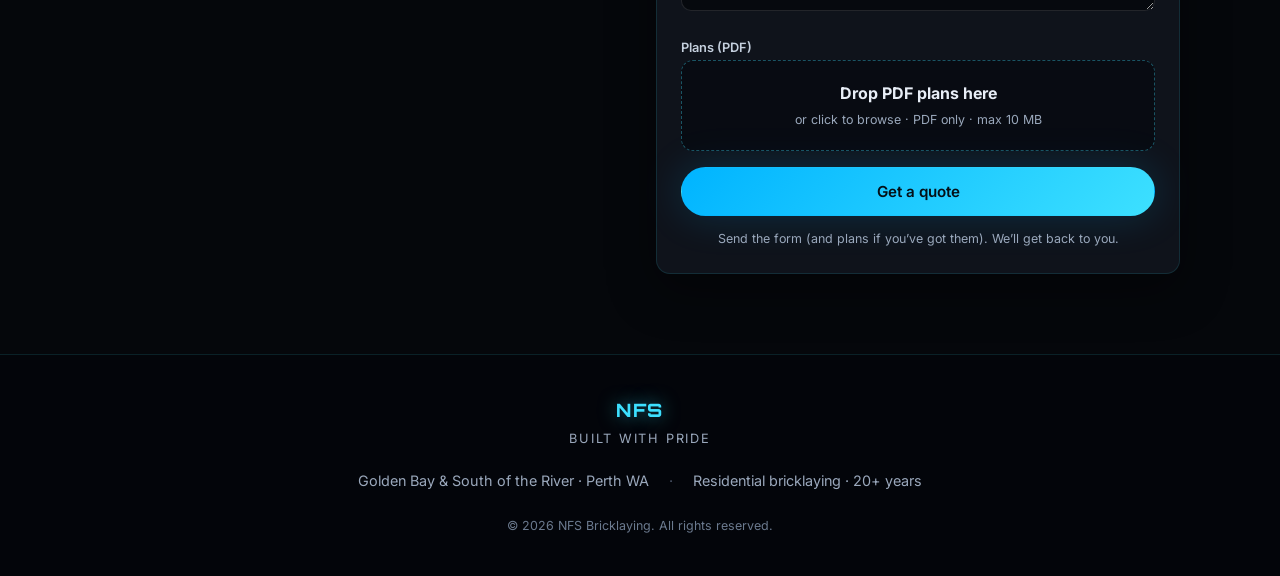
==== commit eeeae2a5: "Hero: remove the secret-door teaser pill Drop the 'Psst... there's a secret door' note (markup, CSS," ====
--- a/index.html
+++ b/index.html
@@ -8,7 +8,7 @@
   <link rel="preconnect" href="https://fonts.googleapis.com" />
   <link rel="preconnect" href="https://fonts.gstatic.com" crossorigin />
   <link href="https://fonts.googleapis.com/css2?family=Inter:wght@400;500;600;700;800&family=Orbitron:wght@600;700;800&family=Caveat:wght@600;700&display=swap" rel="stylesheet" />
-  <link rel="stylesheet" href="styles.css?v=20261006p4" />
+  <link rel="stylesheet" href="styles.css?v=20261006p5" />
 </head>
 <body>
   <div class="glow-orb glow-orb--cyan" aria-hidden="true"></div>
@@ -52,10 +52,6 @@
         <div class="hero__actions">
           <a class="btn btn--primary" href="#contact">Request a quote</a>
         </div>
-        <p class="hero__teaser" id="portalTeaser">
-          <svg class="hero__teaser-icon" viewBox="0 0 16 22" aria-hidden="true"><circle cx="8" cy="7" r="5" fill="none" stroke="currentColor" stroke-width="2"/><path d="M6 11h4l1.6 8.5H4.4z" fill="currentColor"/></svg>
-          <span>Psst&hellip; there&rsquo;s a secret door in this wall. <span class="teaser--mouse">Find it.</span><span class="teaser--touch">Tap it.</span></span>
-        </p>
       </div>
 
       <!-- Secret door portal (built by script.js around the logo) -->
@@ -267,7 +263,7 @@
     </div>
   </footer>
 
-  <script src="script.js?v=20261006p4"></script>
-  <script src="card.js?v=20261006p4"></script>
+  <script src="script.js?v=20261006p5"></script>
+  <script src="card.js?v=20261006p5"></script>
 </body>
 </html>
--- a/styles.css
+++ b/styles.css
@@ -1253,70 +1253,10 @@
   display: none;
 }
 
-/* Teaser note under the CTA */
-.hero__actions,
-.hero__teaser {
+/* CTA sits above the door's hit area so it stays clickable on its own */
+.hero__actions {
   position: relative;
   z-index: 4;
-}
-
-.hero__teaser {
-  display: inline-flex;
-  align-items: center;
-  gap: 0.5rem;
-  margin: 1.5rem auto 0;
-  padding: 0.35rem 0.95rem 0.4rem;
-  font-family: "Caveat", "Inter", cursive;
-  font-size: 1.3rem;
-  font-weight: 700;
-  line-height: 1.15;
-  color: var(--gold);
-  border: 1px dashed rgba(255, 138, 61, 0.5);
-  border-radius: 999px;
-  background: rgba(5, 7, 11, 0.55);
-  transform: rotate(-1.5deg);
-  text-shadow: 0 0 10px rgba(255, 138, 61, 0.25);
-  transition: opacity 0.4s ease;
-}
-
-.hero__teaser-icon {
-  width: 0.8rem;
-  height: 1.1rem;
-  flex: none;
-  color: var(--cyan-glow);
-  filter: drop-shadow(0 0 4px rgba(61, 224, 255, 0.8));
-}
-
-.hero__teaser.is-glow {
-  animation: teaserGlow 1.8s ease-in-out 1;
-}
-
-@keyframes teaserGlow {
-  0%, 100% { border-color: rgba(255, 138, 61, 0.5); box-shadow: none; }
-  40% { border-color: rgba(255, 170, 110, 0.95); box-shadow: 0 0 18px rgba(255, 138, 61, 0.35); }
-}
-
-.teaser--touch {
-  display: none;
-}
-
-@media (hover: none) {
-  .teaser--mouse { display: none; }
-  .teaser--touch { display: inline; }
-}
-
-.hero.portal-opening .hero__teaser {
-  opacity: 0;
-}
-
-@media (max-width: 480px) {
-  .hero__teaser {
-    max-width: 300px;
-    font-size: 1.18rem;
-    padding: 0.4rem 0.9rem 0.45rem;
-    border-radius: 16px;
-    text-align: center;
-  }
 }
 
 .portal.is-busy .portal__hint {
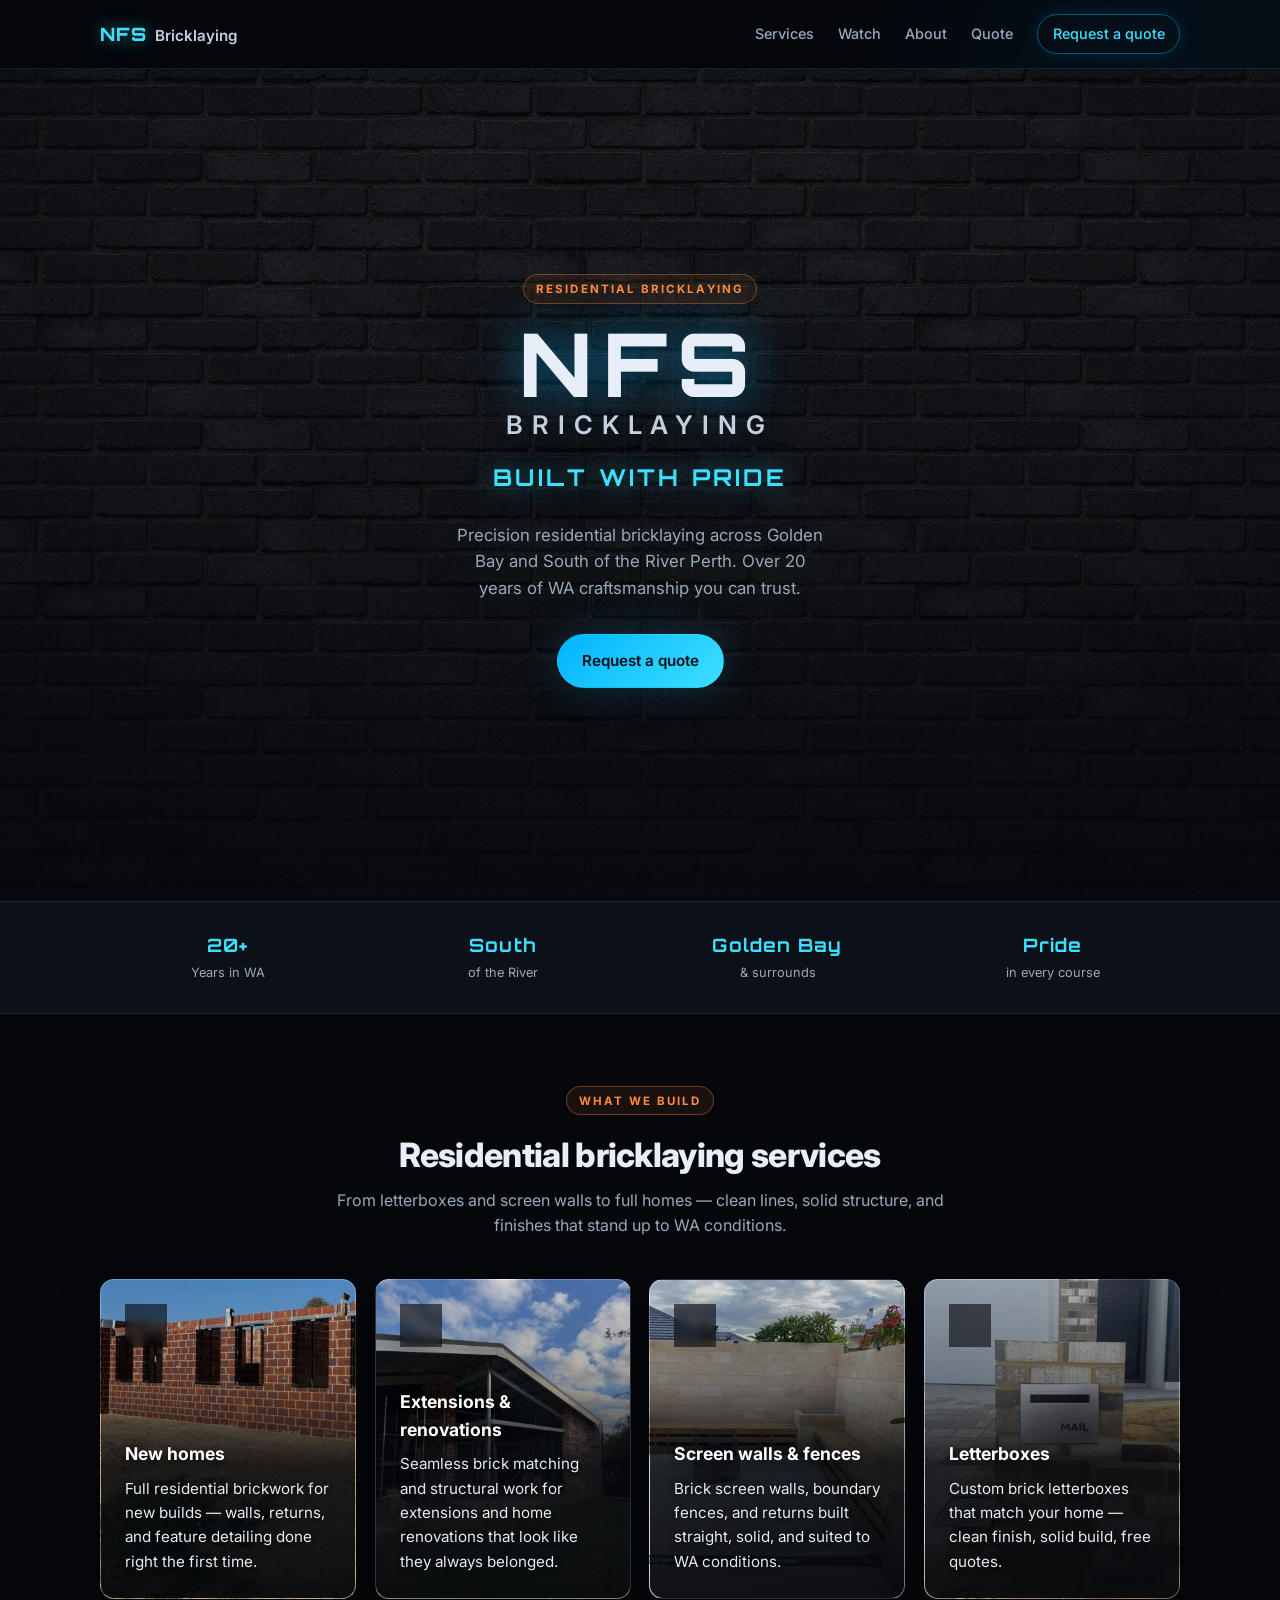
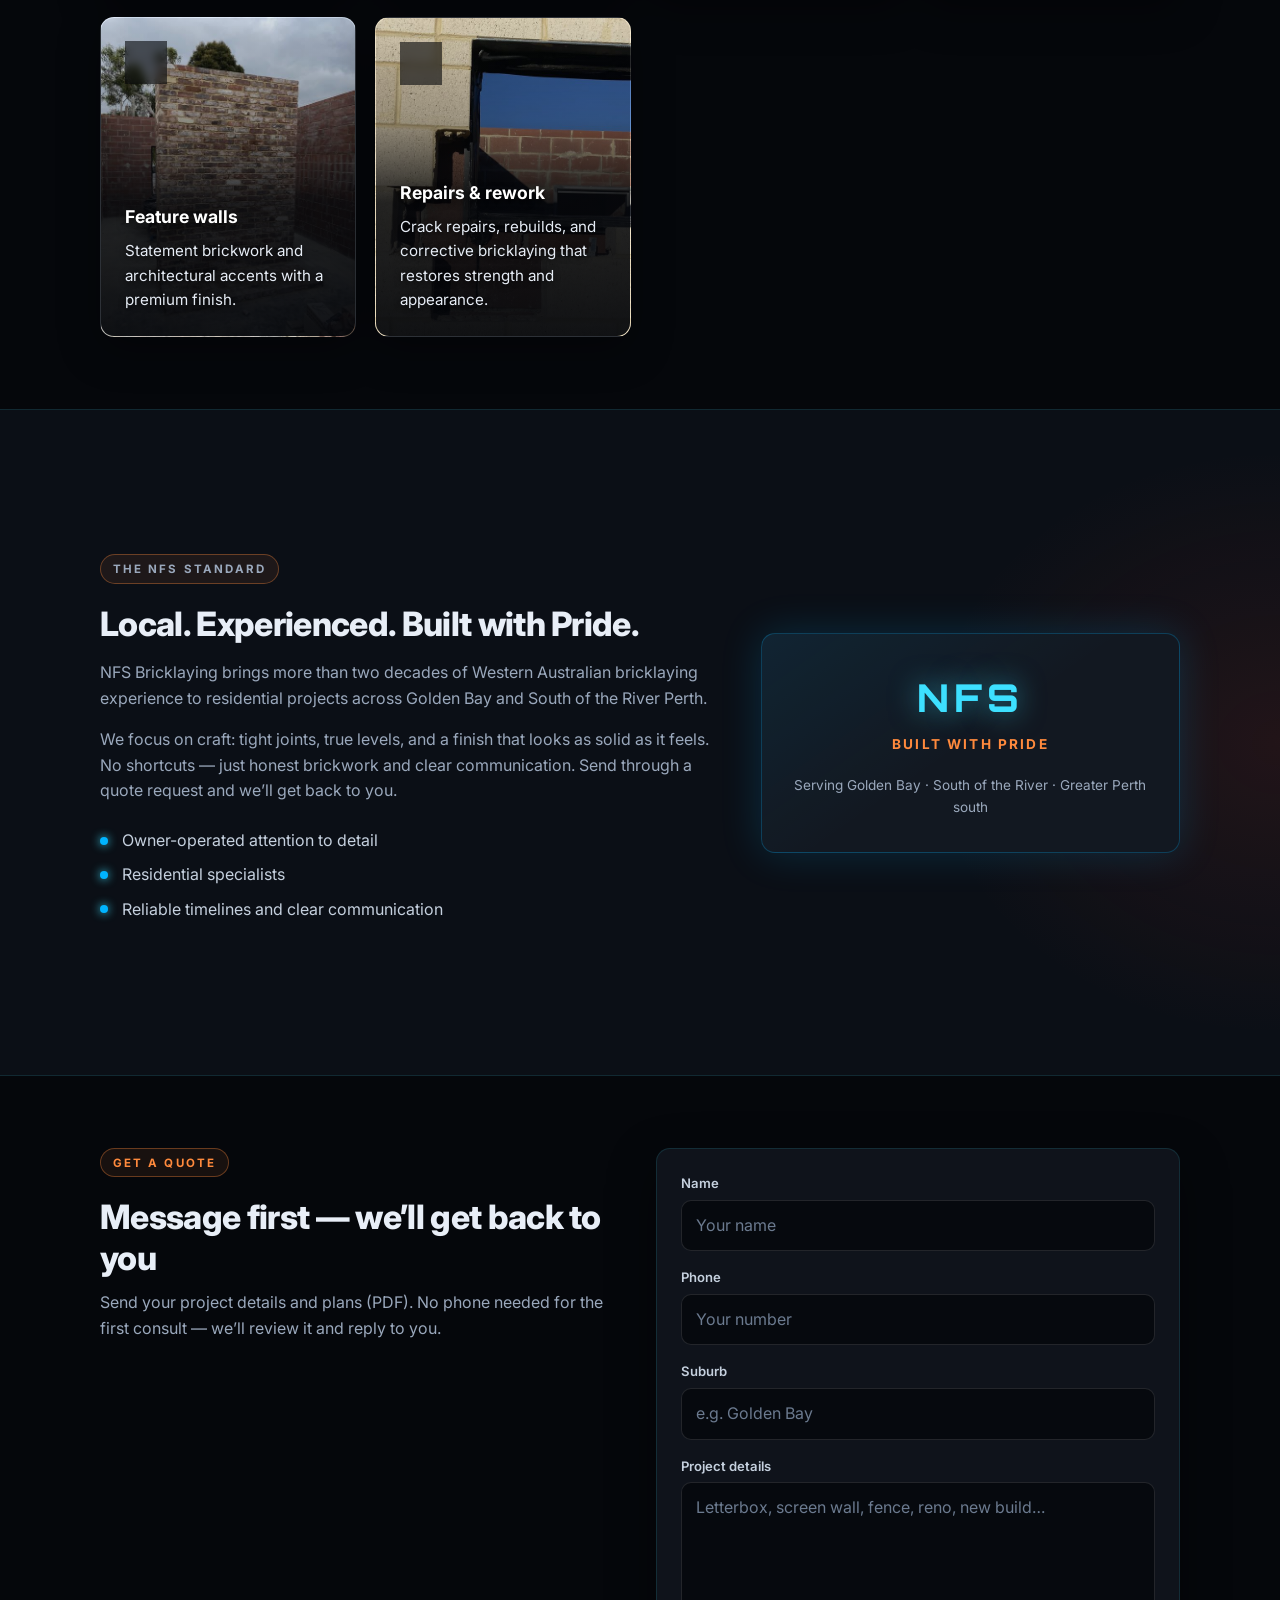
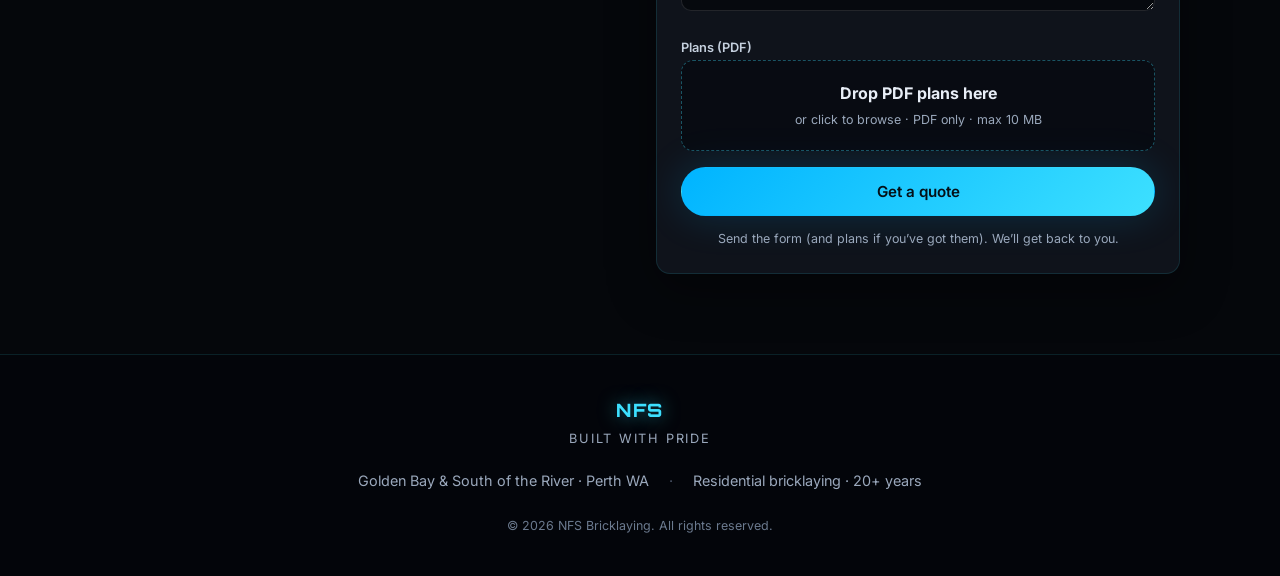
==== commit b7d58c5a: "Services: Nathe's repair photo behind the Repairs & rework card Cropped to the window frame + cut-ou" ====
--- a/index.html
+++ b/index.html
@@ -8,7 +8,7 @@
   <link rel="preconnect" href="https://fonts.googleapis.com" />
   <link rel="preconnect" href="https://fonts.gstatic.com" crossorigin />
   <link href="https://fonts.googleapis.com/css2?family=Inter:wght@400;500;600;700;800&family=Orbitron:wght@600;700;800&family=Caveat:wght@600;700&display=swap" rel="stylesheet" />
-  <link rel="stylesheet" href="styles.css?v=20261006p5" />
+  <link rel="stylesheet" href="styles.css?v=20261006p6" />
 </head>
 <body>
   <div class="glow-orb glow-orb--cyan" aria-hidden="true"></div>
@@ -160,7 +160,7 @@
           <h3>Feature walls</h3>
           <p>Statement brickwork and architectural accents with a premium finish.</p>
         </article>
-        <article class="card">
+        <article class="card card--photo card--repairs">
           <div class="card__icon" aria-hidden="true">◼</div>
           <h3>Repairs &amp; rework</h3>
           <p>Crack repairs, rebuilds, and corrective bricklaying that restores strength and appearance.</p>
@@ -263,7 +263,7 @@
     </div>
   </footer>
 
-  <script src="script.js?v=20261006p5"></script>
-  <script src="card.js?v=20261006p5"></script>
+  <script src="script.js?v=20261006p6"></script>
+  <script src="card.js?v=20261006p6"></script>
 </body>
 </html>
--- a/styles.css
+++ b/styles.css
@@ -1050,6 +1050,11 @@
   background-position: 32% 64%;
 }
 
+.card--repairs {
+  background-image: url("media/services/repairs.jpg");
+  background-position: 58% 18%;
+}
+
 .card--feature-walls {
   background-image: url("media/services/feature-wall-recycled.jpg");
   background-position: 30% 35%;
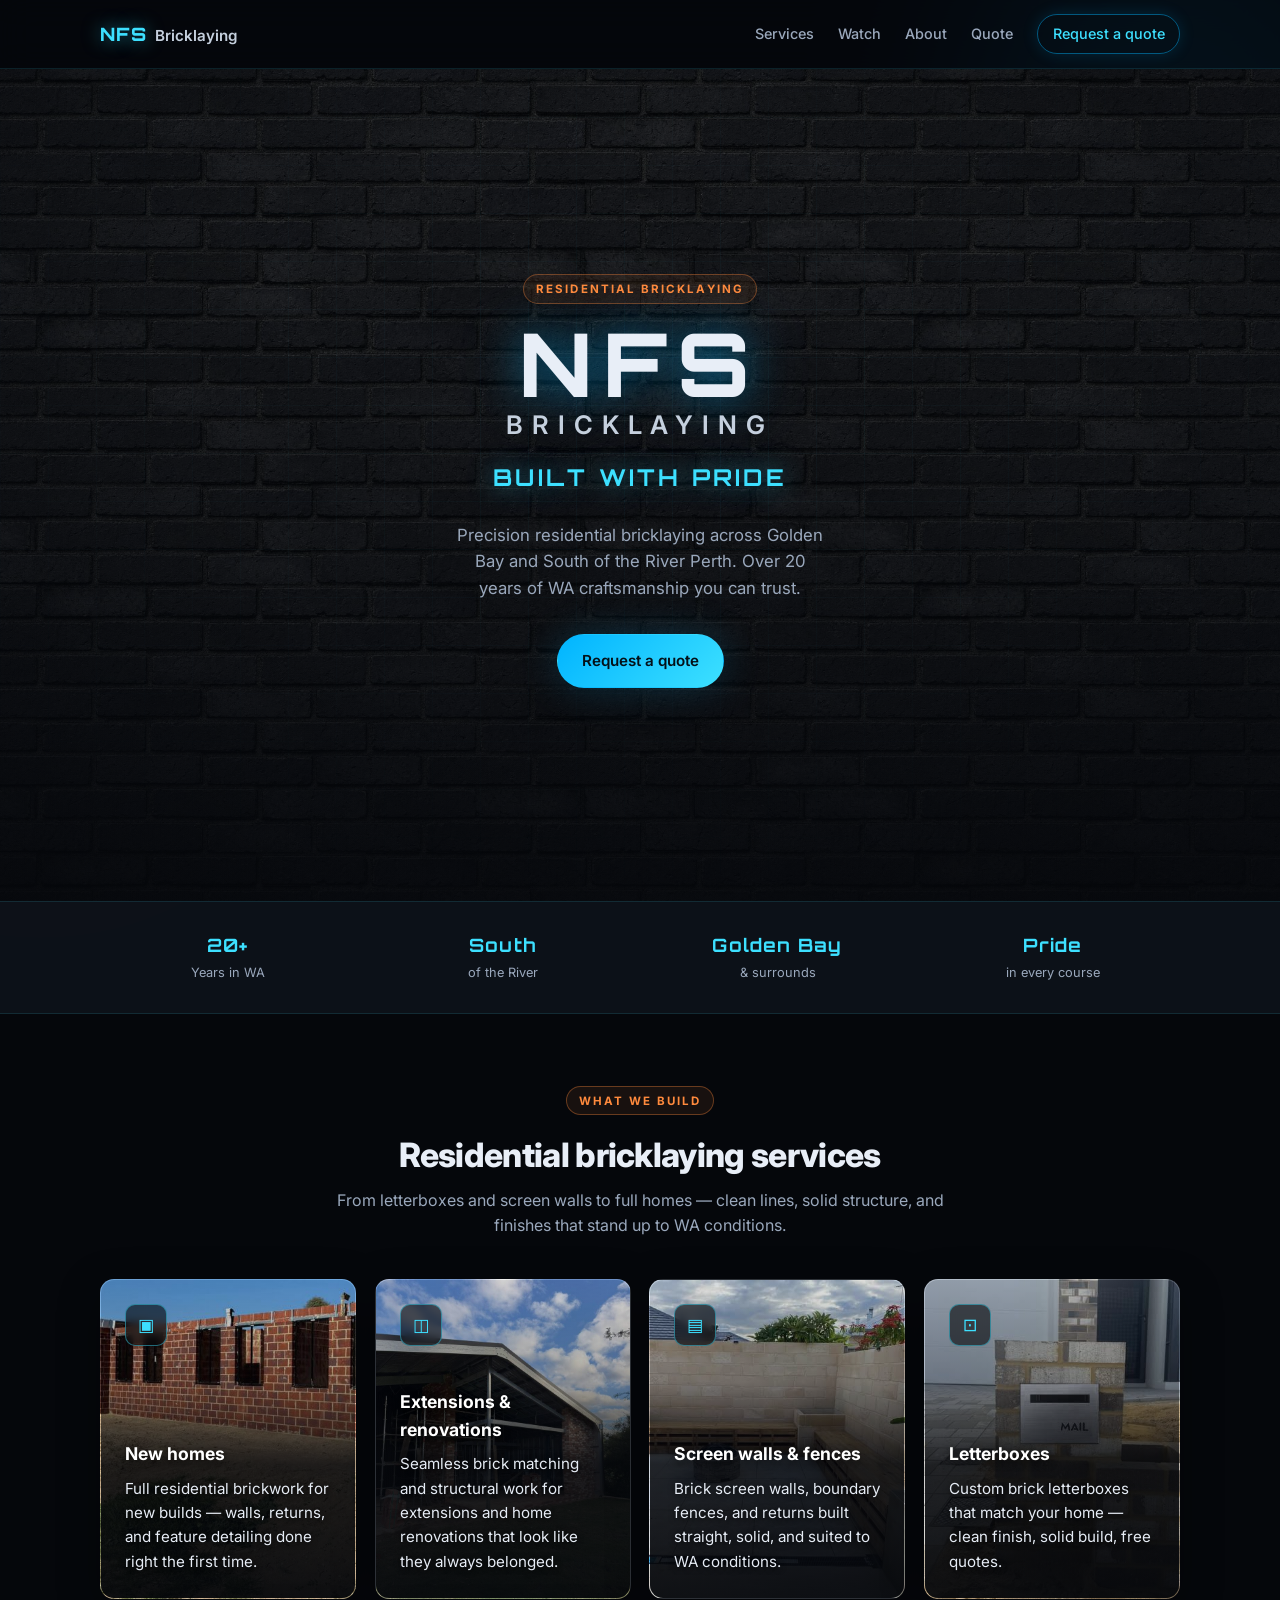
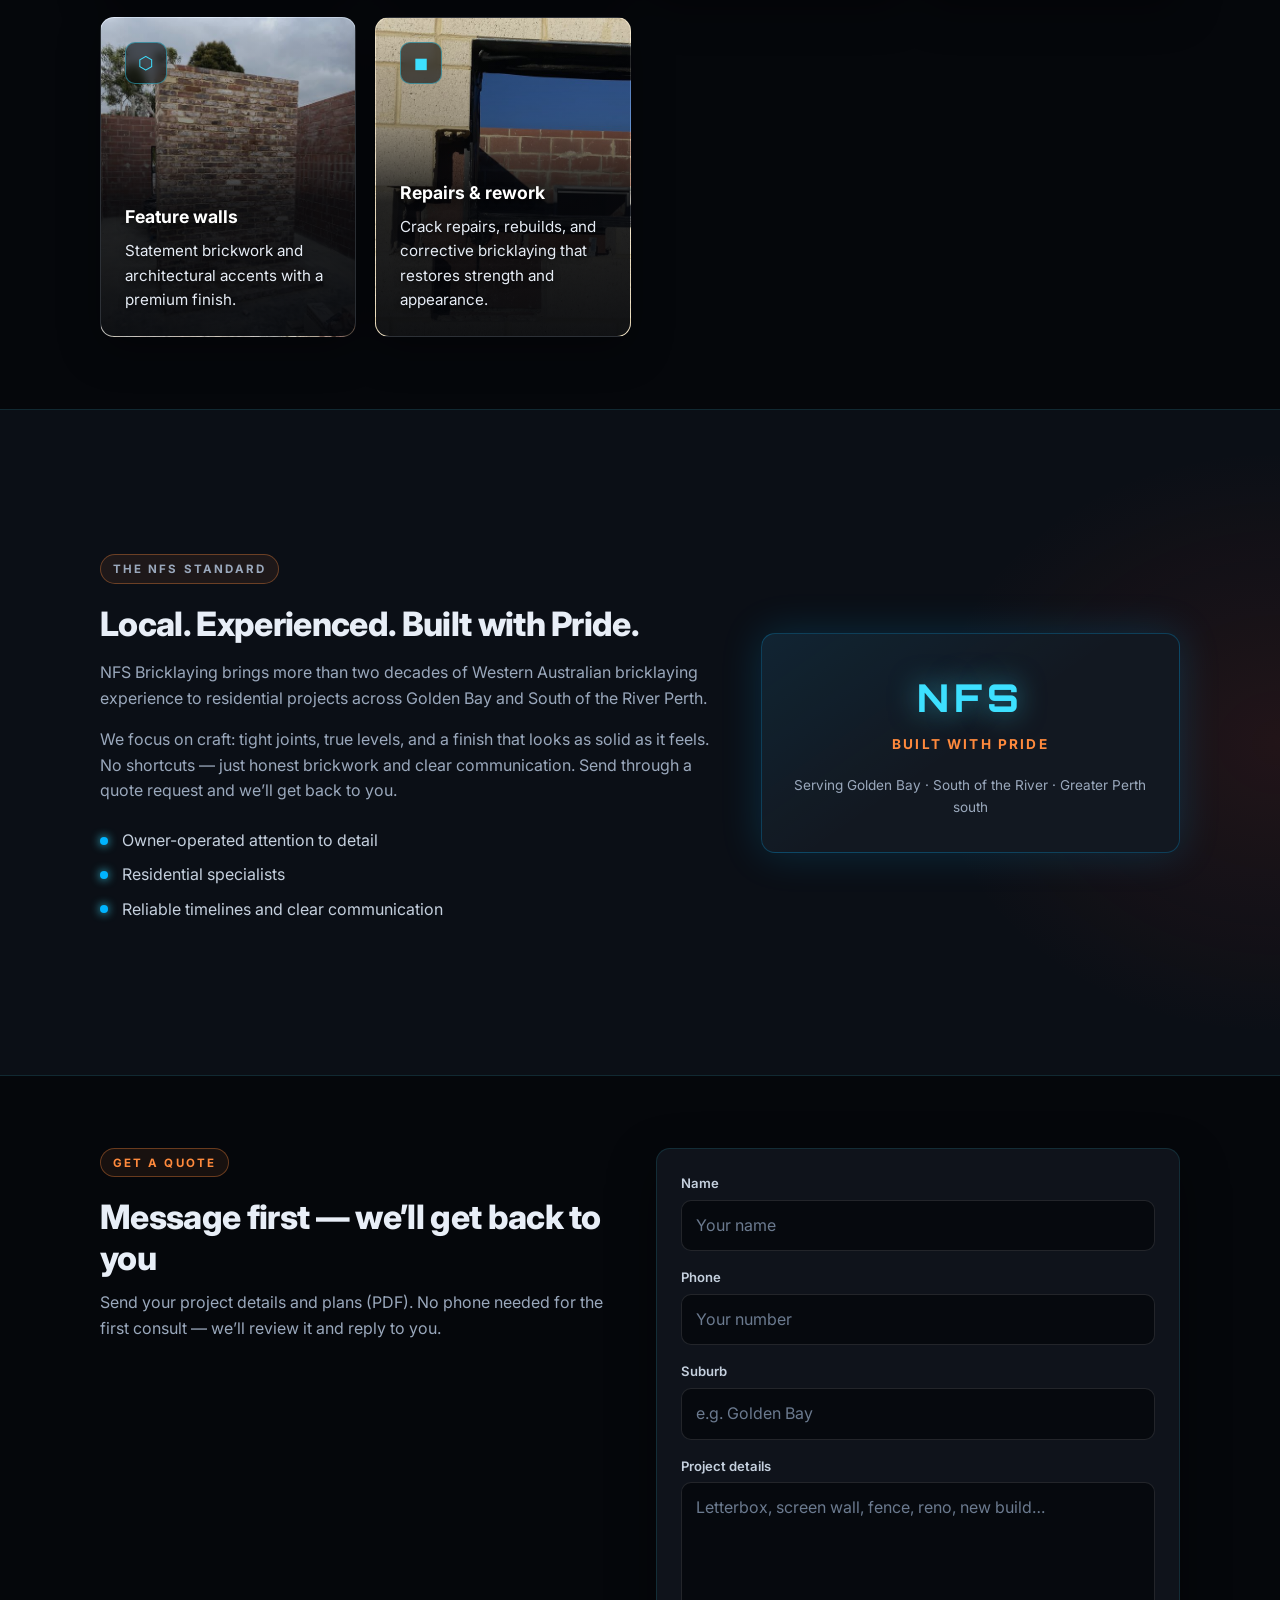
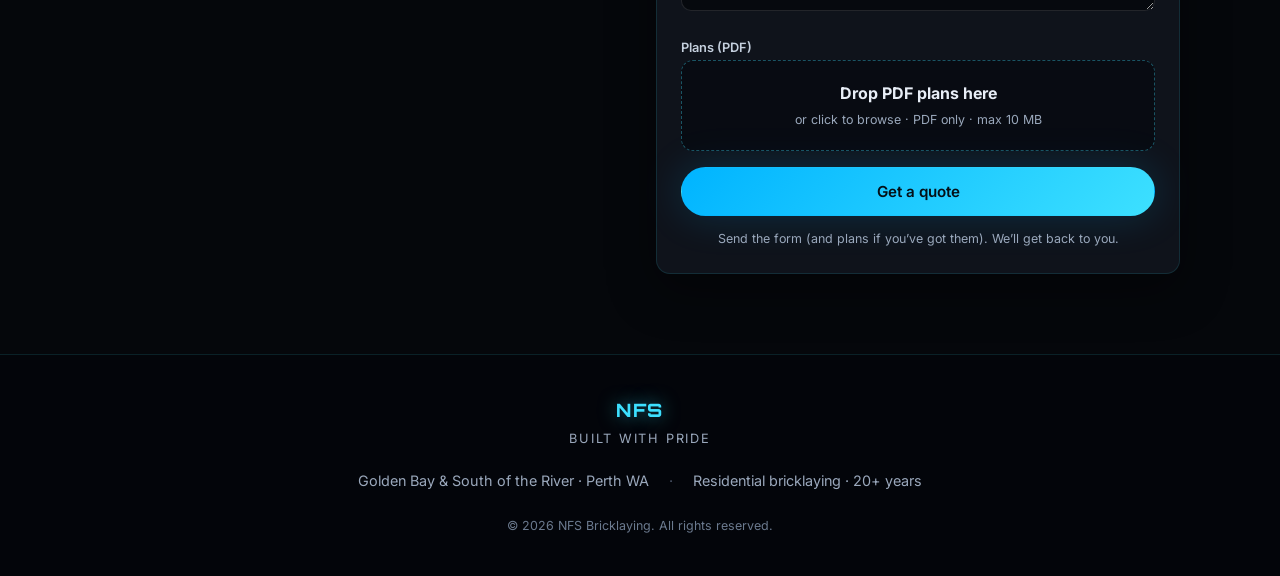
==== commit 4946f4ee: "Hide business card page from search engines and page source - Add noindex,nofollow meta tag to card." ====
--- a/index.html
+++ b/index.html
@@ -101,7 +101,7 @@
       <div class="bc-dialog" role="dialog" aria-modal="true" aria-labelledby="bcModalTitle">
         <button type="button" class="bc-close" data-bc-close aria-label="Close business card">&times;</button>
         <div class="bc-card"></div>
-        <p class="bc-pagelink"><a href="card.html">Open as a page</a> &middot; <button type="button" class="bc-linkbtn" data-bc-close>Back to the wall</button></p>
+        <p class="bc-pagelink"><button type="button" class="bc-linkbtn" data-bc-openpage>Open as a page</button> &middot; <button type="button" class="bc-linkbtn" data-bc-close>Back to the wall</button></p>
       </div>
     </div>
 
